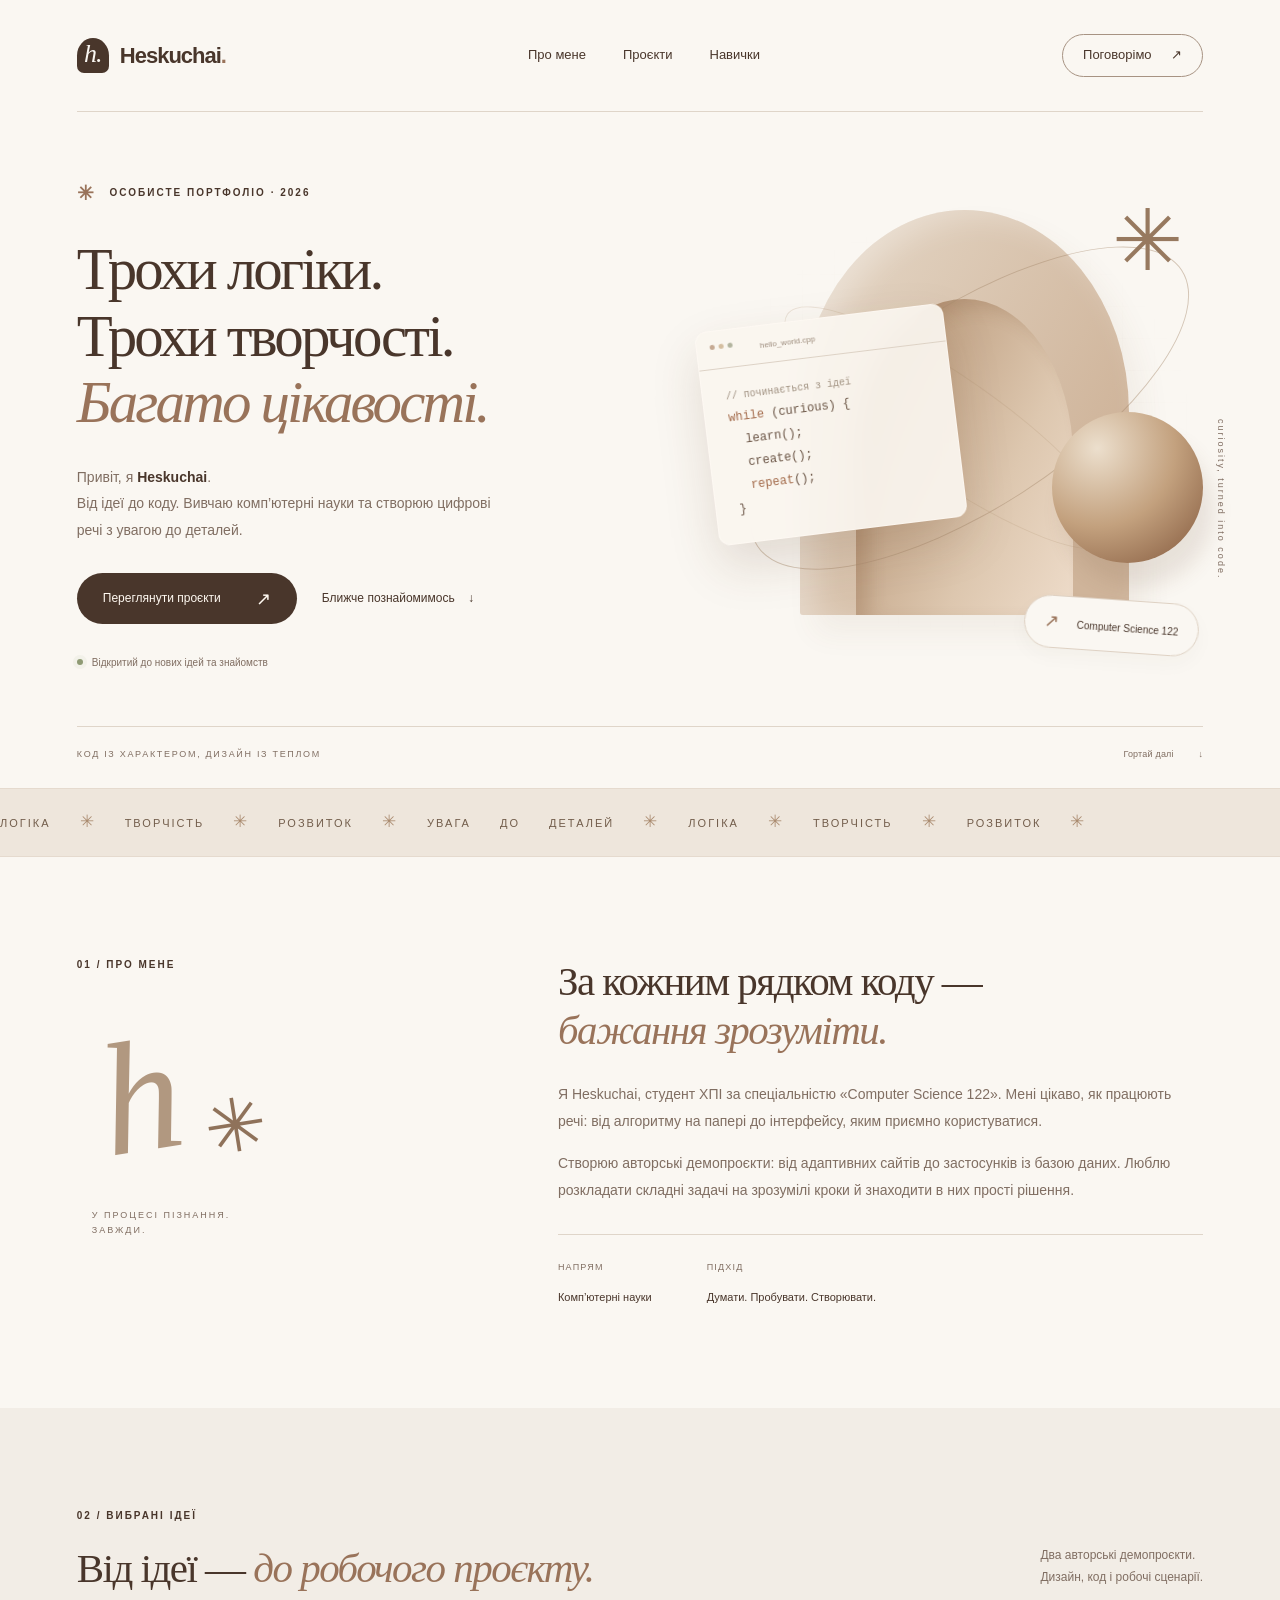
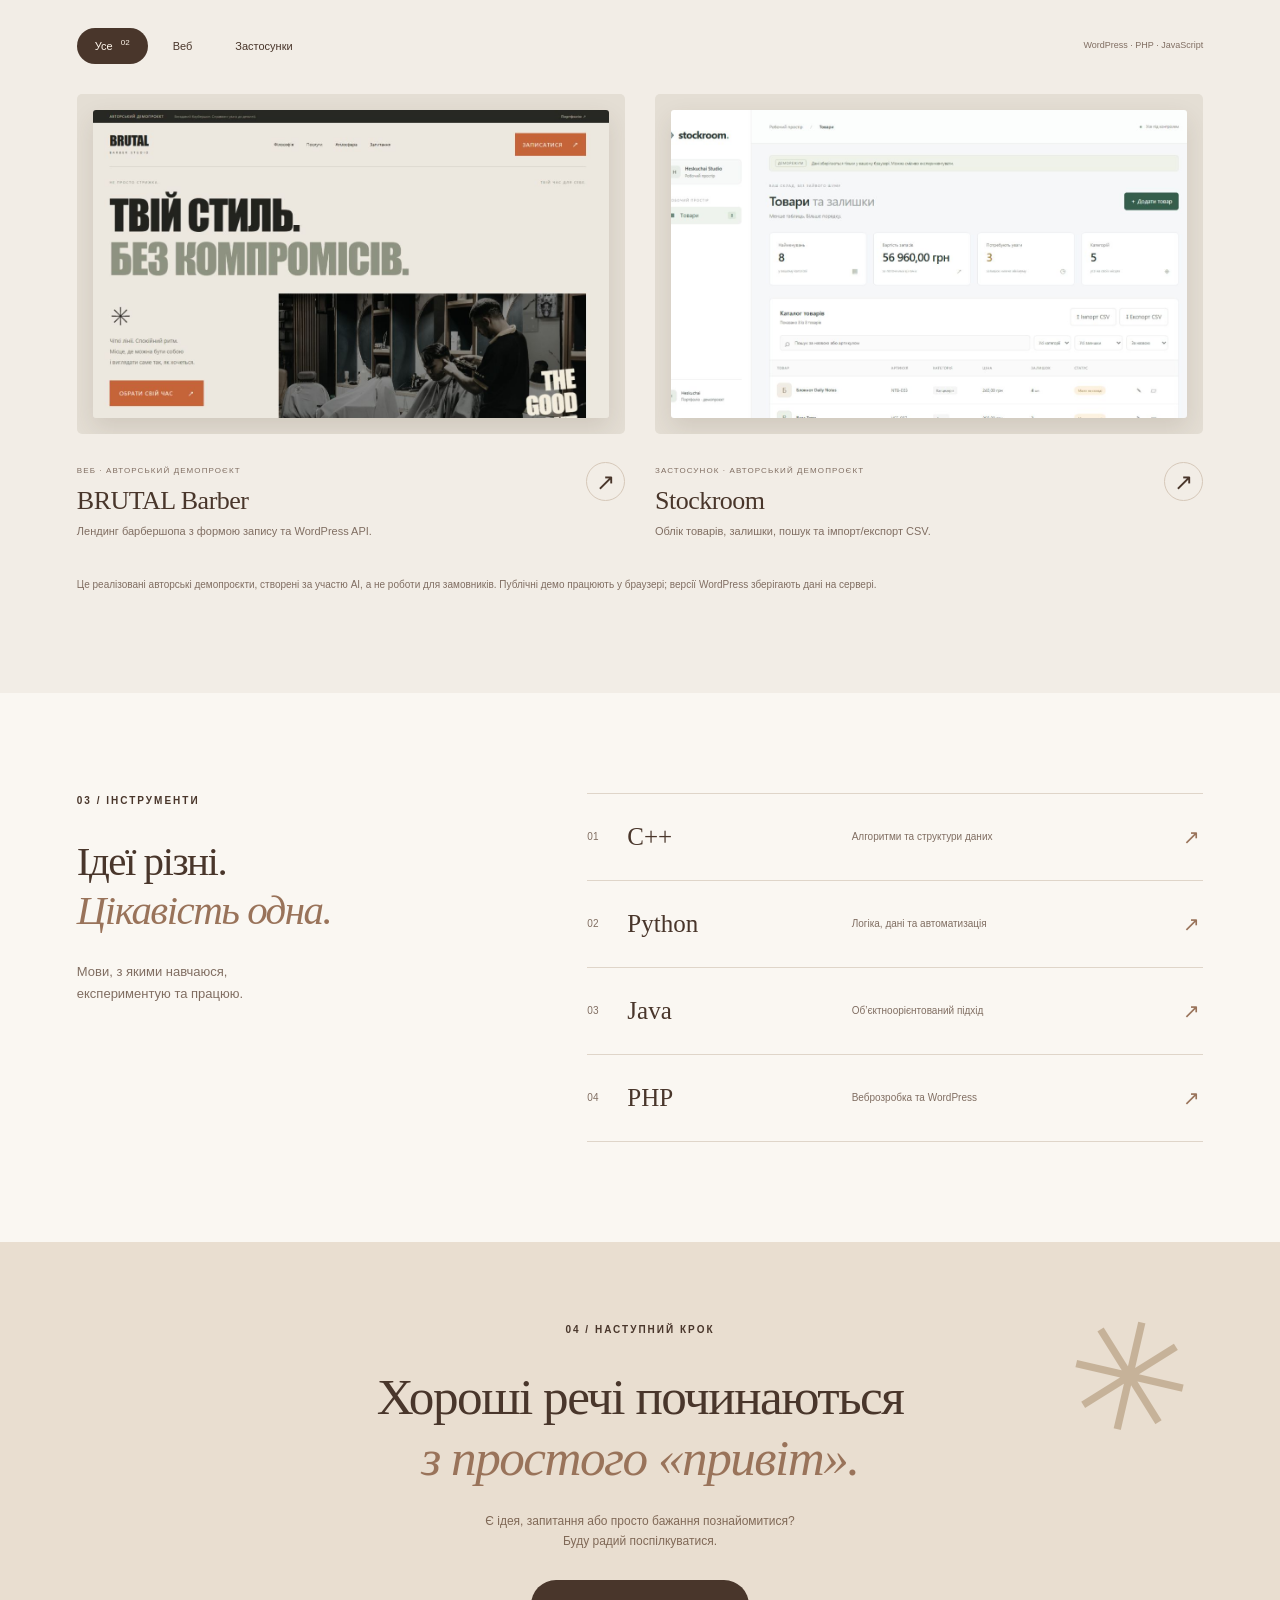
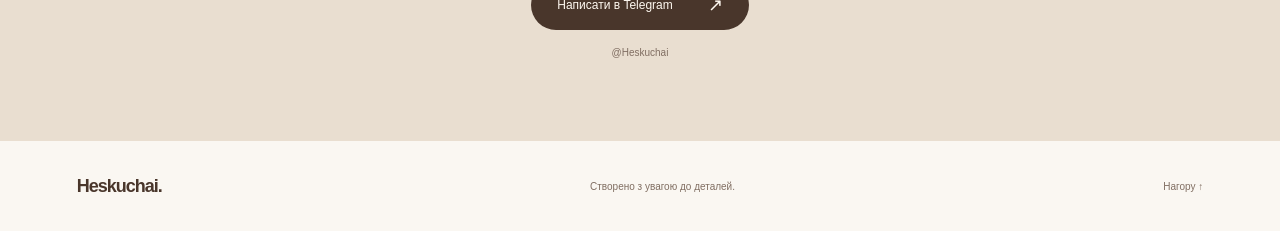
==== docs/index.html @ 46d988ea "Build WordPress projects and publish portfolio demos" ====
<!doctype html>
<html lang="uk">
<head><meta charset="UTF-8"><meta name="viewport" content="width=device-width, initial-scale=1"><title>Heskuchai — портфоліо розробника</title><meta name="description" content="Heskuchai. Computer Science 122. Авторські проєкти WordPress: BRUTAL Barber та Stockroom."><link rel="icon" href="data:,"><link rel="stylesheet" href="style.css"></head>
<body >

<a class="skip" href="#main">Перейти до вмісту</a>
<header class="header wrap">
 <a class="brand" href="./" aria-label="На головну"><span class="brand-icon">h.</span><span>Heskuchai<span class="brand-dot">.</span></span></a>
 <button class="menu-toggle" aria-expanded="false" aria-controls="navigation" aria-label="Відкрити меню"><span></span><span></span></button>
 <nav id="navigation" aria-label="Головна навігація"><a href="#about">Про мене</a><a href="#projects">Проєкти</a><a href="#skills">Навички</a></nav>
 <a class="header-contact" href="https://t.me/Heskuchai" target="_blank" rel="noopener noreferrer">Поговорімо <span>↗</span></a>
</header>


<main id="main">
<section id="top" class="hero wrap">
 <div class="hero-copy"><p class="eyebrow"><span class="small-star">✳</span> ОСОБИСТЕ ПОРТФОЛІО · 2026</p>
 <h1>Трохи логіки.<br>Трохи творчості.<br><em>Багато цікавості.</em></h1>
 <p class="intro">Привіт, я <strong>Heskuchai</strong>.<br>Від ідеї до коду. Вивчаю комп’ютерні науки та створюю цифрові речі з увагою до деталей.</p>
 <div class="hero-actions"><a class="button primary" href="#projects">Переглянути проєкти <span>↗</span></a><a class="text-link" href="#about">Ближче познайомимось <span>↓</span></a></div>
 <div class="hero-note"><span class="status-dot"></span> Відкритий до нових ідей та знайомств</div>
 </div>
 <div class="hero-art" aria-label="Абстрактна композиція: арка, сфера та картка з кодом" role="img">
   <div class="art-grid"></div><div class="arch"></div><div class="orbit orbit-one"></div><div class="orbit orbit-two"></div><div class="sphere"></div><div class="art-star">✳</div>
   <div class="art-caption">curiosity, turned into code.</div>
   <div class="code-card"><div class="code-top"><i></i><i></i><i></i><span>hello_world.cpp</span></div><div class="code-lines"><span class="code-muted">// починається з ідеї</span><br><span class="code-key">while</span> (curious) {<br>&nbsp;&nbsp;learn();<br>&nbsp;&nbsp;create();<br>&nbsp;&nbsp;<span class="code-key">repeat</span>();<br>}</div></div>
   <div class="art-label"><span>↗</span> Computer Science 122</div>
 </div>
 <div class="hero-bottom"><span>КОД ІЗ ХАРАКТЕРОМ, ДИЗАЙН ІЗ ТЕПЛОМ</span><a href="#about">Гортай далі <span>↓</span></a></div>
</section>
<div class="ticker" aria-hidden="true"><div>ЛОГІКА <b>✳</b> ТВОРЧІСТЬ <b>✳</b> РОЗВИТОК <b>✳</b> УВАГА ДО ДЕТАЛЕЙ <b>✳</b> ЛОГІКА <b>✳</b> ТВОРЧІСТЬ <b>✳</b> РОЗВИТОК <b>✳</b></div></div>
<section class="about wrap section" id="about">
 <div class="section-side"><p class="eyebrow">01 / ПРО МЕНЕ</p><div class="about-symbol" aria-hidden="true">h<span>✳</span></div><p class="small-label">У ПРОЦЕСІ ПІЗНАННЯ.<br>ЗАВЖДИ.</p></div>
 <div class="about-copy"><h2>За кожним рядком коду —<br><em>бажання зрозуміти.</em></h2><p>Я Heskuchai, студент ХПІ за спеціальністю «Computer Science 122». Мені цікаво, як працюють речі: від алгоритму на папері до інтерфейсу, яким приємно користуватися.</p><p>Створюю авторські демопроєкти: від адаптивних сайтів до застосунків із базою даних. Люблю розкладати складні задачі на зрозумілі кроки й знаходити в них прості рішення.</p><div class="about-facts"><div><span>НАПРЯМ</span><strong>Комп’ютерні науки</strong></div><div><span>ПІДХІД</span><strong>Думати. Пробувати. Створювати.</strong></div></div></div>
</section>
<section class="projects section" id="projects"><div class="wrap">
 <div class="section-heading"><div><p class="eyebrow">02 / ВИБРАНІ ІДЕЇ</p><h2>Від ідеї — <em>до робочого проєкту.</em></h2></div><p>Два авторські демопроєкти.<br>Дизайн, код і робочі сценарії.</p></div>
 <div class="project-toolbar"><div class="filters" role="group" aria-label="Фільтрувати проєкти"><button class="active" data-filter="all" aria-pressed="true">Усе <sup>02</sup></button><button data-filter="web" aria-pressed="false">Веб</button><button data-filter="app" aria-pressed="false">Застосунки</button></div><span class="demo-note">WordPress · PHP · JavaScript</span></div>
 <div class="project-grid">
 <button class="project-card" data-category="web" data-project="0" aria-label="Детальніше про BRUTAL Barber"><div class="project-art project-screenshot"><img src="./assets/barber-preview.png" alt="Скріншот реалізованого проєкту BRUTAL Barber" loading="lazy" width="1265" height="712"></div><div class="project-meta"><div><span class="project-type">ВЕБ · АВТОРСЬКИЙ ДЕМОПРОЄКТ</span><h3>BRUTAL Barber</h3><p>Лендинг барбершопа з формою запису та WordPress API.</p></div><span class="project-arrow">↗</span></div></button>
 <button class="project-card" data-category="app" data-project="1" aria-label="Детальніше про Stockroom"><div class="project-art project-screenshot"><img src="./assets/stockroom-preview.png" alt="Скріншот реалізованого проєкту Stockroom" loading="lazy" width="1265" height="712"></div><div class="project-meta"><div><span class="project-type">ЗАСТОСУНОК · АВТОРСЬКИЙ ДЕМОПРОЄКТ</span><h3>Stockroom</h3><p>Облік товарів, залишки, пошук та імпорт/експорт CSV.</p></div><span class="project-arrow">↗</span></div></button>
 </div><p class="projects-disclaimer">Це реалізовані авторські демопроєкти, створені за участю AI, а не роботи для замовників. Публічні демо працюють у браузері; версії WordPress зберігають дані на сервері.</p>
</div></section>
<section class="skills wrap section" id="skills"><div><p class="eyebrow">03 / ІНСТРУМЕНТИ</p><h2>Ідеї різні.<br><em>Цікавість одна.</em></h2><p>Мови, з якими навчаюся,<br>експериментую та працюю.</p></div><div class="skill-list"><div><span class="skill-num">01</span><h3>C++</h3><p>Алгоритми та структури даних</p><span>↗</span></div><div><span class="skill-num">02</span><h3>Python</h3><p>Логіка, дані та автоматизація</p><span>↗</span></div><div><span class="skill-num">03</span><h3>Java</h3><p>Об’єктноорієнтований підхід</p><span>↗</span></div><div><span class="skill-num">04</span><h3>PHP</h3><p>Веброзробка та WordPress</p><span>↗</span></div></div></section>
<section class="contact-section" id="contact"><div class="wrap contact-inner"><p class="eyebrow">04 / НАСТУПНИЙ КРОК</p><h2>Хороші речі починаються<br><em>з простого «привіт».</em></h2><p>Є ідея, запитання або просто бажання познайомитися?<br>Буду радий поспілкуватися.</p><a class="button primary" href="https://t.me/Heskuchai" target="_blank" rel="noopener noreferrer">Написати в Telegram <span>↗</span></a><span class="contact-handle">@Heskuchai</span><span class="contact-star" aria-hidden="true">✳</span></div></section>
</main>
<dialog class="project-dialog" aria-labelledby="dialog-title"><button class="dialog-close" aria-label="Закрити опис проєкту">×</button><p class="eyebrow">АВТОРСЬКИЙ ДЕМОПРОЄКТ</p><h2 id="dialog-title"></h2><p id="dialog-description"></p><div class="dialog-tags"></div><div class="dialog-detail"><h3>Задача та реалізація</h3><p id="dialog-detail"></p></div><p class="dialog-note">Реалізований демопроєкт. Без реального замовника. Деталі зберігання даних описані в README на GitHub.</p><div class="case-links"><a id="case-demo" class="button primary" href="#" target="_blank" rel="noopener noreferrer">Відкрити демо ↗</a><a id="case-source" class="text-link" href="#" target="_blank" rel="noopener noreferrer">Код на GitHub ↗</a></div></dialog>



<footer class="footer wrap"><a class="brand" href="./">Heskuchai.</a><p>Створено з увагою до деталей.</p><a href="#top">Нагору ↑</a></footer>
<script>window.CocoaProjects={base:new URL("./",location.href).href};</script><script src="script.js"></script>
</body></html>
---- docs/style.css ----
/*
Theme Name: Cocoa Portfolio
Author: Heskuchai
Description: Тепле адаптивне портфоліо з інтерактивними концептами проєктів.
Version: 1.1.0
Requires at least: 6.0
Requires PHP: 7.4
License: GNU General Public License v2 or later
License URI: https://www.gnu.org/licenses/gpl-2.0.html
Text Domain: cocoa-portfolio
*/
:root{--paper:#faf7f2;--ink:#49362b;--muted:#806e62;--accent:#99735a;--line:#dfd5c9;--soft:#eee5da;--serif:Georgia,'Times New Roman',serif;--sans:'Segoe UI',Arial,sans-serif}*{box-sizing:border-box}html{scroll-behavior:smooth;scroll-padding-top:30px}body{margin:0;background:var(--paper);color:var(--ink);font:15px/1.7 var(--sans);-webkit-font-smoothing:antialiased}body.modal-open{overflow:hidden}a{color:inherit;text-decoration:none}button{font:inherit;color:inherit;cursor:pointer}button,a{-webkit-tap-highlight-color:transparent}button:focus-visible,a:focus-visible{outline:2px solid #81583e;outline-offset:6px}button{border:0}::selection{background:#d6bda7;color:#35271f}.wrap{width:min(1240px,88%);margin-inline:auto}.header{height:112px;display:flex;align-items:center;justify-content:space-between;border-bottom:1px solid var(--line);gap:25px}.brand{display:flex;align-items:center;gap:11px;font-size:22px;font-weight:600;letter-spacing:-1px}.brand-icon{width:32px;height:35px;border-radius:50% 50% 7px 7px;background:var(--ink);color:var(--paper);display:grid;place-items:center;font:italic 26px var(--serif);padding-bottom:3px}.brand-dot{color:var(--accent)}nav{display:flex;gap:37px;font-size:13px}nav a{position:relative}nav a:after,.text-link:after{content:'';position:absolute;bottom:-5px;height:1px;background:currentColor;left:0;width:0;transition:width .3s}nav a:hover:after,.text-link:hover:after{width:100%}.header-contact{border:1px solid #a79383;padding:9px 20px;border-radius:30px;font-size:13px}.header-contact span{padding-left:16px}.header-contact:hover{background:var(--ink);color:var(--paper)}.menu-toggle{display:none}.hero{display:grid;grid-template-columns:1.2fr 1fr;gap:32px;padding-top:65px}.eyebrow{font-size:10px;font-weight:600;letter-spacing:2px;line-height:1.6;margin:0 0 28px}.small-star{font-size:20px;vertical-align:middle;margin-right:9px;color:var(--accent)}h1,h2,h3,p{margin-top:0}h1{font:clamp(43px,4.6vw,68px)/1.13 var(--serif);letter-spacing:-2.8px;margin-bottom:27px;font-weight:400}h1 em,h2 em{color:var(--accent);font-weight:400}h2{font:clamp(31px,3.2vw,46px)/1.2 var(--serif);letter-spacing:-1.5px;margin-bottom:26px}.intro{max-width:420px;font-size:14px;color:var(--muted);line-height:1.9}.intro strong{font-weight:600;color:var(--ink)}.hero-actions{display:flex;align-items:center;gap:25px;margin-top:30px}.button{display:inline-flex;align-items:center;justify-content:center;gap:35px;border-radius:35px;padding:15px 26px;font-size:12px;transition:transform .25s,background .25s}.button:hover{transform:translateY(-3px)}.primary{background:var(--ink);color:#fff9f1}.primary:hover{background:#6d503e}.button span{font-size:18px;line-height:1}.text-link{font-size:12px;position:relative}.text-link span{margin-left:10px}.hero-note{margin-top:30px;font-size:10px;color:var(--muted);display:flex;align-items:center;gap:9px}.status-dot{height:6px;width:6px;border-radius:50%;background:#8f9a74;box-shadow:0 0 0 4px #929d7813}.hero-art{position:relative;min-height:465px;align-self:center;isolation:isolate}.art-grid{position:absolute;inset:4% 0 3%;border-radius:180px 180px 8px 8px;background-image:linear-gradient(#9f8c7622 1px,transparent 1px),linear-gradient(90deg,#9f8c7622 1px,transparent 1px);background-size:32px 32px;opacity:.65;mask-image:radial-gradient(ellipse,black,transparent 70%)}.arch{position:absolute;width:66%;height:87%;left:19%;top:4%;border-radius:50% 50% 3px 3px;background:linear-gradient(120deg,#e6d9c9,#cfb49a 80%);box-shadow:inset 15px 7px 30px #ffffff4d,15px 18px 30px #6c493510;overflow:hidden}.arch:after{content:'';position:absolute;inset:22% 17% 0;border-radius:50% 50% 0 0;background:linear-gradient(115deg,#af8b6a,#ddc7af 65%,#eedcca);box-shadow:inset 13px 8px 18px #6f45232e}.sphere{position:absolute;width:151px;height:151px;right:0;bottom:20%;border-radius:50%;background:radial-gradient(circle at 30% 24%,#ecdfcd 0,#c3a17e 50%,#8e6548 90%);box-shadow:10px 23px 20px #71533a20;animation:float 7s ease-in-out infinite}.orbit{position:absolute;border:1px solid #a78a6d75;border-radius:50%;width:102%;height:43%;top:25%;left:2%;transform:rotate(-33deg)}.orbit-two{width:80%;height:22%;top:40%;left:9%;transform:rotate(35deg);border-color:#a78a6d35}.art-star{position:absolute;right:4%;top:0;font:85px var(--serif);color:#97795f;animation:spin 45s linear infinite}.art-caption{position:absolute;right:-5%;top:49%;writing-mode:vertical-rl;font-size:9px;letter-spacing:2px;color:var(--muted)}.code-card{position:absolute;top:27%;left:0;width:250px;border:1px solid #fff9f291;box-shadow:0 22px 50px #55371c26;border-radius:12px;transform:rotate(-7deg);background:#faf6efeb;backdrop-filter:blur(12px);transition:transform .5s}.hero-art:hover .code-card{transform:rotate(-3deg) translateY(-7px)}.code-top{display:flex;gap:4px;padding:13px 13px 10px;border-bottom:1px solid #ddd2c5}.code-top i{width:5px;height:5px;border-radius:50%;background:#c5a992}.code-top i:nth-child(2){background:#d4bea0}.code-top i:nth-child(3){background:#b2b49e}.code-top span{font-size:8px;margin-left:23px;color:#9c8b7b}.code-lines{font:12px/1.9 Consolas,monospace;padding:17px 23px 22px;color:#695343}.code-muted{color:#a09180;font-size:10px}.code-key{color:#a26948}.art-label{position:absolute;right:1%;bottom:1%;background:#faf7f2;border:1px solid #ded1c3;box-shadow:0 8px 20px #49362b08;border-radius:30px;padding:10px 19px;font-size:10px;transform:rotate(4deg)}.art-label span{margin-right:15px;font-size:18px;color:var(--accent)}.hero-bottom{grid-column:1/-1;display:flex;justify-content:space-between;border-top:1px solid var(--line);margin-top:23px;padding:20px 0 26px;font-size:9px;letter-spacing:1.7px;color:var(--muted)}.hero-bottom a{letter-spacing:.2px}.hero-bottom a span{padding-left:22px}.ticker{background:#eee6dc;border-block:1px solid #e5dace;overflow:hidden;padding:19px 0}.ticker>div{width:max-content;word-spacing:24px;letter-spacing:2px;font-size:11px;color:#725d4b;animation:marquee 40s linear infinite}.ticker b{font-size:17px;font-weight:400;color:#aa8b6f}.section{padding-block:100px}.about{display:grid;grid-template-columns:1fr 1.65fr;gap:90px}.section-side .eyebrow{margin-bottom:45px}.about-symbol{position:relative;font:italic 160px/.9 var(--serif);color:#b19880;width:160px;height:170px;transform:rotate(-9deg);margin-left:25px}.about-symbol span{position:absolute;font:74px var(--serif);bottom:10px;right:0;color:#8f725a}.small-label{font-size:9px;letter-spacing:2px;color:var(--muted);margin:20px 0 0 15px}.about-copy>p{max-width:615px;color:var(--muted);font-size:14px;line-height:1.95}.about-facts{border-top:1px solid var(--line);padding-top:25px;margin-top:30px;display:flex;gap:55px}.about-facts span{display:block;font-size:9px;color:var(--muted);letter-spacing:1.2px;margin-bottom:7px}.about-facts strong{font-size:11px;font-weight:500}.projects{background:#f2ede6}.section-heading{display:flex;justify-content:space-between;align-items:end;gap:30px}.section-heading h2{margin-bottom:0}.section-heading>p{font-size:12px;line-height:1.8;color:var(--muted);margin-bottom:5px}.section-heading .eyebrow{margin-bottom:20px}.project-toolbar{display:flex;align-items:center;justify-content:space-between;margin:35px 0 30px;gap:20px}.filters{display:flex;gap:7px;flex-wrap:wrap}.filters button{background:transparent;font-size:11px;border:1px solid transparent;border-radius:25px;padding:7px 17px;transition:background .2s}.filters .active{background:var(--ink);color:#fff7ed}.filters button:not(.active):hover{border-color:#c8b8a7}.filters sup{font-size:8px;padding-left:5px}.demo-note{font-size:9px;color:var(--muted)}.project-grid{display:grid;grid-template-columns:1fr 1fr;gap:35px 30px}.project-card{background:none;padding:0;text-align:left;width:100%;display:block}.project-card[hidden]{display:none}.project-art{position:relative;overflow:hidden;height:340px;background:#e1d3c3;border-radius:5px;transition:box-shadow .4s}.project-card:hover .project-art{box-shadow:0 14px 32px #49362b15}.project-art>div{transition:transform .6s}.project-card:hover .mock-browser{transform:rotate(-3deg) translateY(-7px)}.mock-browser{position:absolute;left:10%;top:14%;width:82%;height:75%;transform:rotate(-5deg);background:#fbf7ef;box-shadow:8px 18px 30px #664a3424;padding:18px 24px}.mock-bar{border-bottom:1px solid #ded6cb;padding-bottom:10px;display:flex;align-items:center;justify-content:space-between;line-height:1}.mock-bar>span{font:20px var(--serif)}.mock-bar small{font-size:5px}.mock-layout{display:grid;grid-template-columns:1fr .9fr;gap:5px;align-items:center;height:76%}.mock-layout small{font-size:5px;letter-spacing:1.4px}.mock-layout h3{font:33px/1.1 var(--serif);margin:9px 0 18px;letter-spacing:-1px}.mock-button{font-size:5px;background:#5b4937;color:#fff;padding:6px 12px;border-radius:20px}.vase{height:83%;background:#e6dccf;border-radius:80px 80px 0 0;position:relative;overflow:hidden}.vase:before{content:'';position:absolute;width:64%;height:55%;bottom:0;left:19%;border-radius:42% 42% 33% 33%;background:linear-gradient(90deg,#a2876a,#d1b99a 60%,#a88b6a);box-shadow:inset -8px 0 20px #8c6a4b40}.vase:after{content:'';position:absolute;width:29%;height:25%;left:36%;bottom:43%;border-radius:0 0 30% 30%;background:linear-gradient(90deg,#ab8c6a,#d1b99a 60%,#a88b6a)}.mock-bottom{border-top:1px solid #ded6cb;padding-top:8px;display:flex;justify-content:space-between;font-size:5px;letter-spacing:1px}.project-index{position:absolute;left:20px;bottom:13px;font-size:8px;letter-spacing:1.8px;opacity:.7}.project-meta{display:flex;justify-content:space-between;gap:15px;padding-top:21px}.project-type{font-size:8px;letter-spacing:1.1px;color:var(--muted)}.project-meta h3{font:26px var(--serif);letter-spacing:-.5px;margin:6px 0}.project-meta p{font-size:11px;color:var(--muted);margin:0}.project-arrow{font-size:23px;width:39px;height:39px;border:1px solid #d6c8b9;border-radius:50%;display:grid;place-items:center;margin-top:7px;flex-shrink:0;transition:background .3s,color .3s}.project-card:hover .project-arrow{background:var(--ink);color:var(--paper)}.art-app{background:#d4d7c8}.app-orbit{position:absolute;border:1px solid #8b977a66;width:80%;height:80%;border-radius:50%;top:10%;left:10%}.mock-phone{position:absolute;width:176px;height:310px;border:5px solid #524f40;border-radius:29px;left:23%;top:12%;background:#f8f7ef;transform:rotate(9deg);box-shadow:14px 13px 30px #43503827;padding:12px}.project-card:hover .mock-phone{transform:rotate(5deg) translateY(-7px)}.phone-notch{position:absolute;top:4px;width:48px;height:11px;border-radius:20px;background:#524f40;left:calc(50% - 24px)}.phone-top{display:flex;justify-content:space-between;font-size:6px;margin:0 0 19px}.mock-phone>p{font-size:6px;color:#939680;margin-bottom:5px}.mock-phone h3{font:18px/1.2 var(--serif);letter-spacing:-.5px;margin-bottom:12px}.mock-phone h3 i{color:#899070;float:right;font-size:24px}.phone-progress{height:83px;width:83px;border:7px solid #abb395;border-right-color:#e2e4d5;border-radius:50%;margin:0 auto 17px;display:flex;align-items:center;justify-content:center;flex-direction:column;transform:rotate(-9deg)}.phone-progress strong{font-size:20px;line-height:1.2;font-weight:500}.phone-progress strong span{font-size:9px;color:#8e927b}.phone-progress small{font-size:5px}.phone-task{font-size:6px;margin-bottom:7px;padding-bottom:5px;border-bottom:1px solid #e0e3d5}.phone-task span{color:#859069;margin-right:5px}.phone-nav{display:flex;justify-content:space-between;font-size:13px;color:#929579}.phone-nav span{background:#8a9474;color:#fff;border-radius:50%;width:22px;height:22px;text-align:center}.app-sticker{position:absolute;right:9%;top:35%;font:19px/1.3 var(--serif);transform:rotate(-10deg);color:#626b51}.project-wide{grid-column:1/-1}.project-wide .project-art{height:280px;background:#e7ddd1;display:flex;align-items:center;justify-content:space-between;padding:30px 9%;gap:30px}.algorithm-copy>span{font-size:8px;letter-spacing:2px}.algorithm-copy h3{font:45px/1.1 var(--serif);letter-spacing:-1.5px;margin:15px 0}.algorithm-copy h3 em{color:var(--accent);font-weight:400}.algorithm-copy p{font-size:10px;color:var(--muted)}.sort-bars{display:flex;align-items:flex-end;gap:12px;height:160px;width:44%}.sort-bars i{display:block;width:35px;height:var(--height);border-radius:30px 30px 2px 2px;background:linear-gradient(90deg,#ac8b6d,#c3a98f);transition:height .6s}.sort-bars i:nth-child(2n){background:linear-gradient(90deg,#c8b39b,#dfcdb6)}.project-card:hover .sort-bars i{animation:bars 2.5s ease-in-out infinite;animation-delay:calc(var(--n)*.12s)}.projects-disclaimer{font-size:10px;color:var(--muted);margin:35px 0 0}.skills{display:grid;grid-template-columns:1fr 1.5fr;gap:100px}.skills>div>p:not(.eyebrow){font-size:13px;color:var(--muted)}.skill-list>div{display:grid;grid-template-columns:30px 1fr 1.5fr 20px;gap:10px;align-items:center;padding:26px 0;border-bottom:1px solid var(--line)}.skill-list>div:first-child{border-top:1px solid var(--line)}.skill-num{font-size:10px;color:var(--muted)}.skill-list h3{font:25px var(--serif);margin:0}.skill-list p{font-size:10px;color:var(--muted);margin:0}.skill-list>div>span:last-child{font-size:20px;color:var(--accent)}.contact-section{background:#e9ded0;position:relative;overflow:hidden}.contact-inner{position:relative;text-align:center;padding-block:80px}.contact-inner h2{font-size:clamp(35px,4vw,57px);margin-bottom:22px}.contact-inner>p:not(.eyebrow){font-size:12px;color:#806957;margin-bottom:28px}.contact-handle{display:block;font-size:10px;color:var(--muted);margin-top:14px}.contact-star{position:absolute;right:1%;top:10%;font:150px var(--serif);color:#c6b299;transform:rotate(13deg);pointer-events:none}.footer{display:flex;align-items:center;justify-content:space-between;padding-block:30px;gap:20px}.footer .brand{font-size:18px}.footer p,.footer>a:last-child{font-size:10px;color:var(--muted);margin:0}.project-dialog{border:1px solid var(--line);border-radius:12px;width:min(600px,90vw);padding:50px;background:var(--paper);color:var(--ink);max-height:85vh;box-shadow:0 30px 100px #2f1d1933}.project-dialog::backdrop{background:#35251bd0;backdrop-filter:blur(5px)}.dialog-close{position:absolute;right:16px;top:12px;font:30px var(--serif);background:none;width:40px;height:40px}.project-dialog h2{font-size:39px}.project-dialog p{font-size:14px;color:var(--muted)}.dialog-tags{display:flex;gap:8px;flex-wrap:wrap;margin:25px 0}.dialog-tags span{padding:4px 11px;border:1px solid var(--line);border-radius:20px;font-size:10px}.dialog-detail{padding-top:22px;border-top:1px solid var(--line)}.dialog-detail h3{font-size:15px;font-weight:500}.project-dialog .dialog-note{font-size:11px;margin:22px 0}.skip{position:fixed;z-index:100;top:-100px;left:10px;background:var(--ink);color:white;padding:10px}.skip:focus{top:10px}.content-page{width:min(800px,88%);margin:60px auto;min-height:60vh}.content-page img{max-width:100%;height:auto}.reveal-ready{opacity:0;transform:translateY(18px);transition:opacity .7s,transform .7s}.revealed{opacity:1;transform:none}@keyframes float{50%{transform:translateY(-12px)}}@keyframes spin{to{transform:rotate(360deg)}}@keyframes marquee{to{transform:translateX(-25%)}}@keyframes bars{50%{height:calc(var(--height) * .6)}}
@media(min-width:1600px){.hero{padding-top:85px;padding-bottom:10px}.hero-art{min-height:510px}}
@media(max-width:1100px){.hero{gap:20px}.hero-actions{gap:15px}.button{padding:14px 20px;gap:20px}.hero-actions .text-link{font-size:10px}.hero-art{min-height:410px}.sphere{width:125px;height:125px}.code-card{width:225px}.about{gap:60px}.about-facts{gap:25px}.skills{gap:45px}.project-art{height:300px}.mock-browser{padding:15px 18px}.mock-layout h3{font-size:27px}.mock-phone{left:16%}.app-sticker{right:5%;font-size:17px}.contact-star{font-size:110px;right:-2%}}
@media(max-width:760px){.wrap{width:88%}.header{height:84px}.brand{font-size:20px}.header-contact{display:none}.menu-toggle{display:flex;flex-direction:column;justify-content:center;gap:6px;background:transparent;padding:12px;z-index:11}.menu-toggle span{height:1px;width:23px;background:var(--ink);transition:transform .25s}.menu-toggle[aria-expanded=true] span:first-child{transform:translateY(3.5px) rotate(45deg)}.menu-toggle[aria-expanded=true] span:last-child{transform:translateY(-3.5px) rotate(-45deg)}nav{display:none;position:absolute;top:83px;left:0;right:0;background:var(--paper);z-index:10;padding:25px 6%;border-bottom:1px solid var(--line);box-shadow:0 20px 20px #49362b0c}nav.is-open{display:flex;flex-direction:column;gap:20px}.hero{padding-top:38px;grid-template-columns:1fr;gap:20px}h1{font-size:clamp(40px,7.8vw,60px);letter-spacing:-1.9px}.eyebrow{font-size:9px;margin-bottom:23px;letter-spacing:1.5px}.intro{font-size:13px;max-width:470px}.hero-actions{gap:23px}.hero-actions .text-link{font-size:11px}.hero-note{margin-top:22px}.hero-art{width:min(450px,100%);justify-self:center;min-height:420px;margin-top:5px}.hero-bottom{margin-top:5px;font-size:7px;letter-spacing:1px}.hero-bottom a span{padding-left:10px}.ticker{padding:14px 0}.ticker>div{font-size:9px;word-spacing:17px}.section{padding-block:65px}.about{grid-template-columns:1fr;gap:25px}.section-side{display:flex;align-items:center;justify-content:space-between}.section-side .eyebrow{margin:0}.about-symbol,.small-label{display:none}.about-copy h2{font-size:32px}.about-copy>p{font-size:13px}.about-facts{gap:25px;justify-content:space-between}.about-facts strong{font-size:10px}.section-heading{display:block}.section-heading h2{font-size:34px}.section-heading>p{margin-top:20px}.project-toolbar{align-items:start;flex-direction:column;gap:13px;margin-top:25px}.filters button{padding:7px 14px;font-size:10px}.project-grid{grid-template-columns:1fr;gap:30px}.project-wide{grid-column:auto}.project-art{height:320px}.mock-browser{left:12%;width:78%;height:73%;padding:20px 22px}.mock-layout h3{font-size:33px}.mock-phone{left:25%}.app-sticker{right:10%}.project-wide .project-art{height:290px;padding:30px 6%;gap:10px}.algorithm-copy h3{font-size:34px}.algorithm-copy>span{font-size:6px;letter-spacing:1.5px}.algorithm-copy p{font-size:8px}.sort-bars{gap:7px;width:44%;height:130px}.sort-bars i{width:20px}.project-meta h3{font-size:25px}.project-meta p{font-size:10px}.project-type{font-size:7px}.projects-disclaimer{font-size:9px}.skills{grid-template-columns:1fr;gap:25px}.skills h2{font-size:36px}.skill-list>div{grid-template-columns:25px .8fr 1.5fr 15px;gap:8px;padding-block:22px}.skill-list h3{font-size:24px}.skill-list p{font-size:9px}.contact-inner{padding-block:65px}.contact-star{font-size:55px;top:3%;right:-2%}.contact-inner h2{font-size:36px}.contact-inner>p:not(.eyebrow){font-size:11px}.footer{flex-wrap:wrap;padding-block:25px}.footer p{order:3;width:100%;text-align:center;font-size:9px}.project-dialog{padding:40px 25px 30px}.project-dialog h2{font-size:31px}}
.project-card{min-width:0}.project-type{overflow-wrap:anywhere}
@media(max-width:760px){.hero-art .orbit-one{width:86%;left:4%}.project-grid{grid-template-columns:minmax(0,1fr)}}
@media(max-width:370px){.hero-actions{gap:12px}.hero-actions .text-link{font-size:9px}.button{font-size:10px;padding:13px 17px}.hero-art{min-height:360px}.code-card{width:205px}.code-lines{font-size:11px;padding:15px}.sphere{width:100px;height:100px}.hero-bottom{font-size:6px}.art-label{font-size:8px}.project-art{height:280px}.mock-layout h3{font-size:26px}.app-sticker{right:5%}.mock-phone{left:18%}.about-facts{gap:15px}.about-facts strong{font-size:9px}}
@media(prefers-reduced-motion:reduce){html{scroll-behavior:auto}*,*:before,*:after{animation:none!important;transition:none!important}.reveal-ready{opacity:1;transform:none}}

.project-screenshot{background:#e4ded4;padding:16px;display:flex;align-items:center}.project-screenshot img{width:100%;height:100%;object-fit:cover;object-position:top;border-radius:3px;box-shadow:0 10px 25px #49362b20;transition:transform .5s}.project-card:hover .project-screenshot img{transform:scale(1.025)}.case-links{display:flex;align-items:center;gap:25px;flex-wrap:wrap;margin-top:25px}.project-grid{grid-template-columns:repeat(2,minmax(0,1fr))}@media(max-width:760px){.project-grid{grid-template-columns:minmax(0,1fr)}.project-screenshot{height:250px;padding:12px}.case-links{gap:20px}}
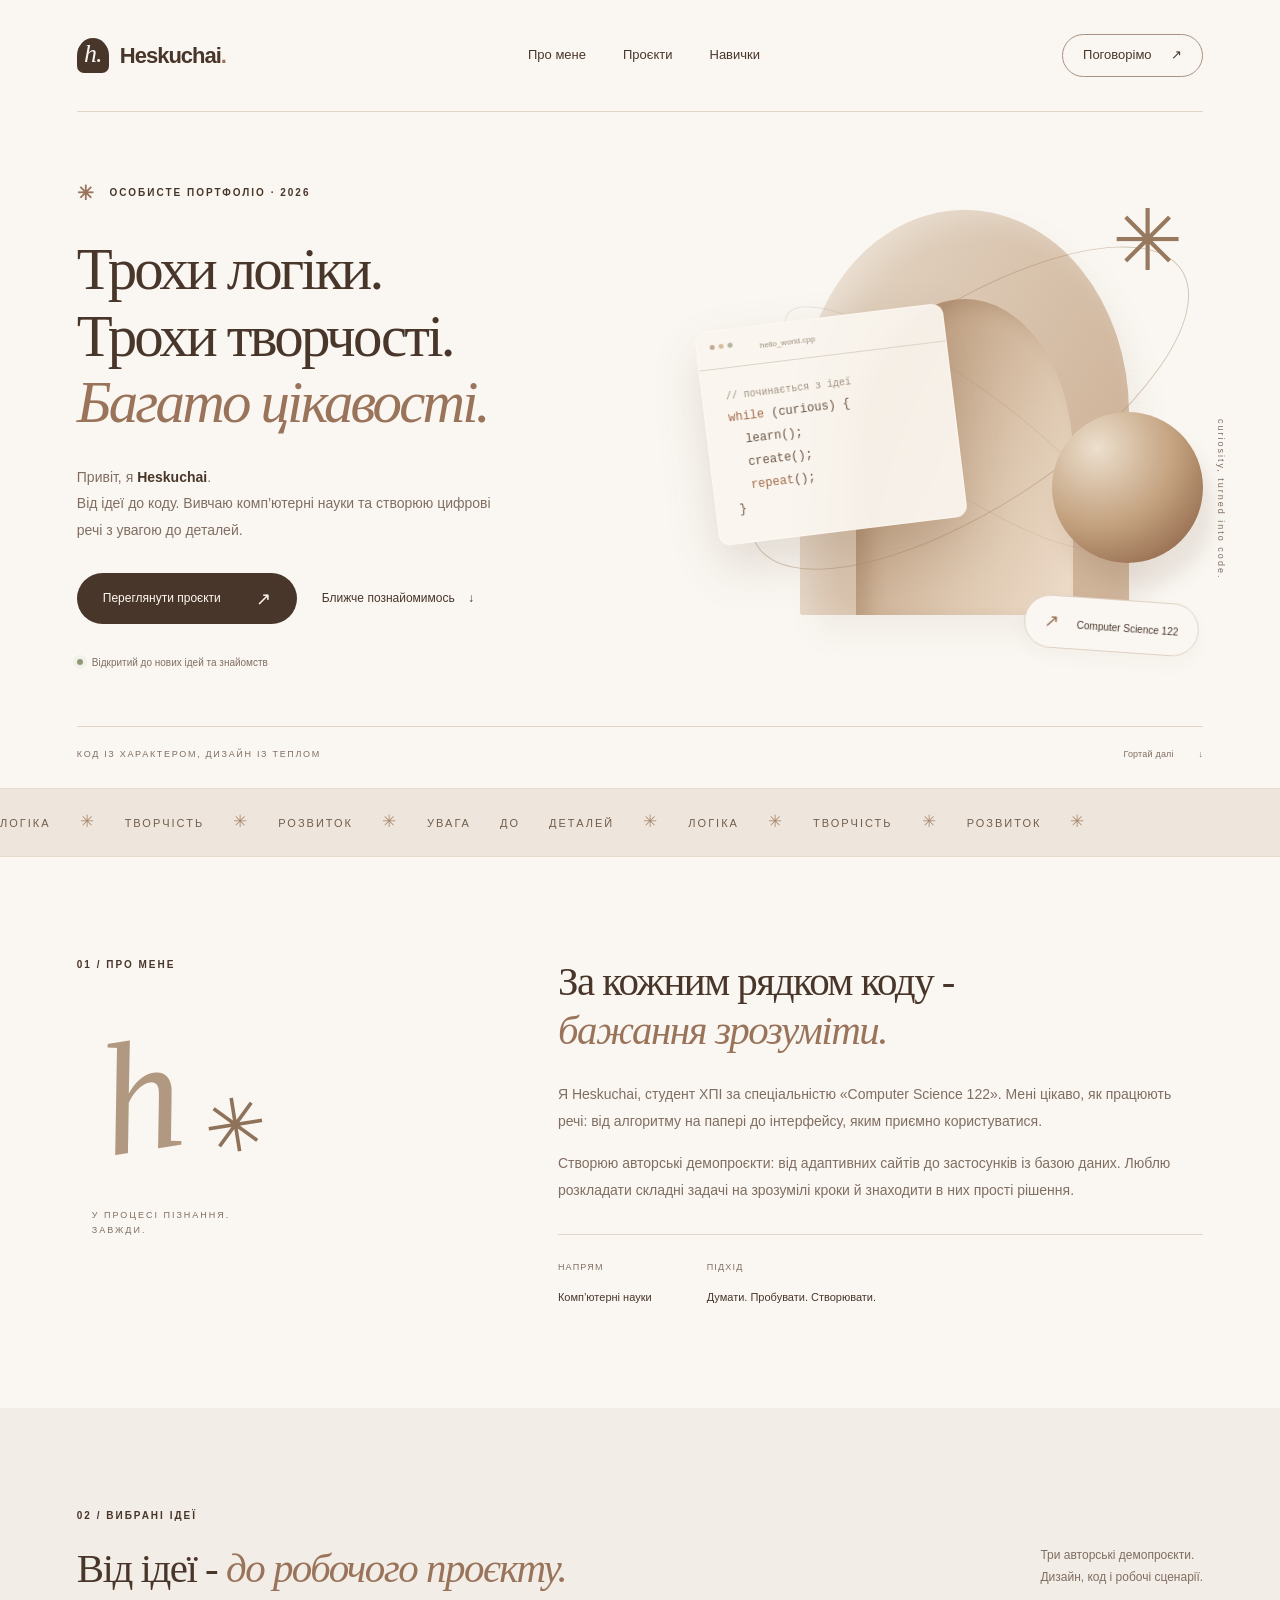
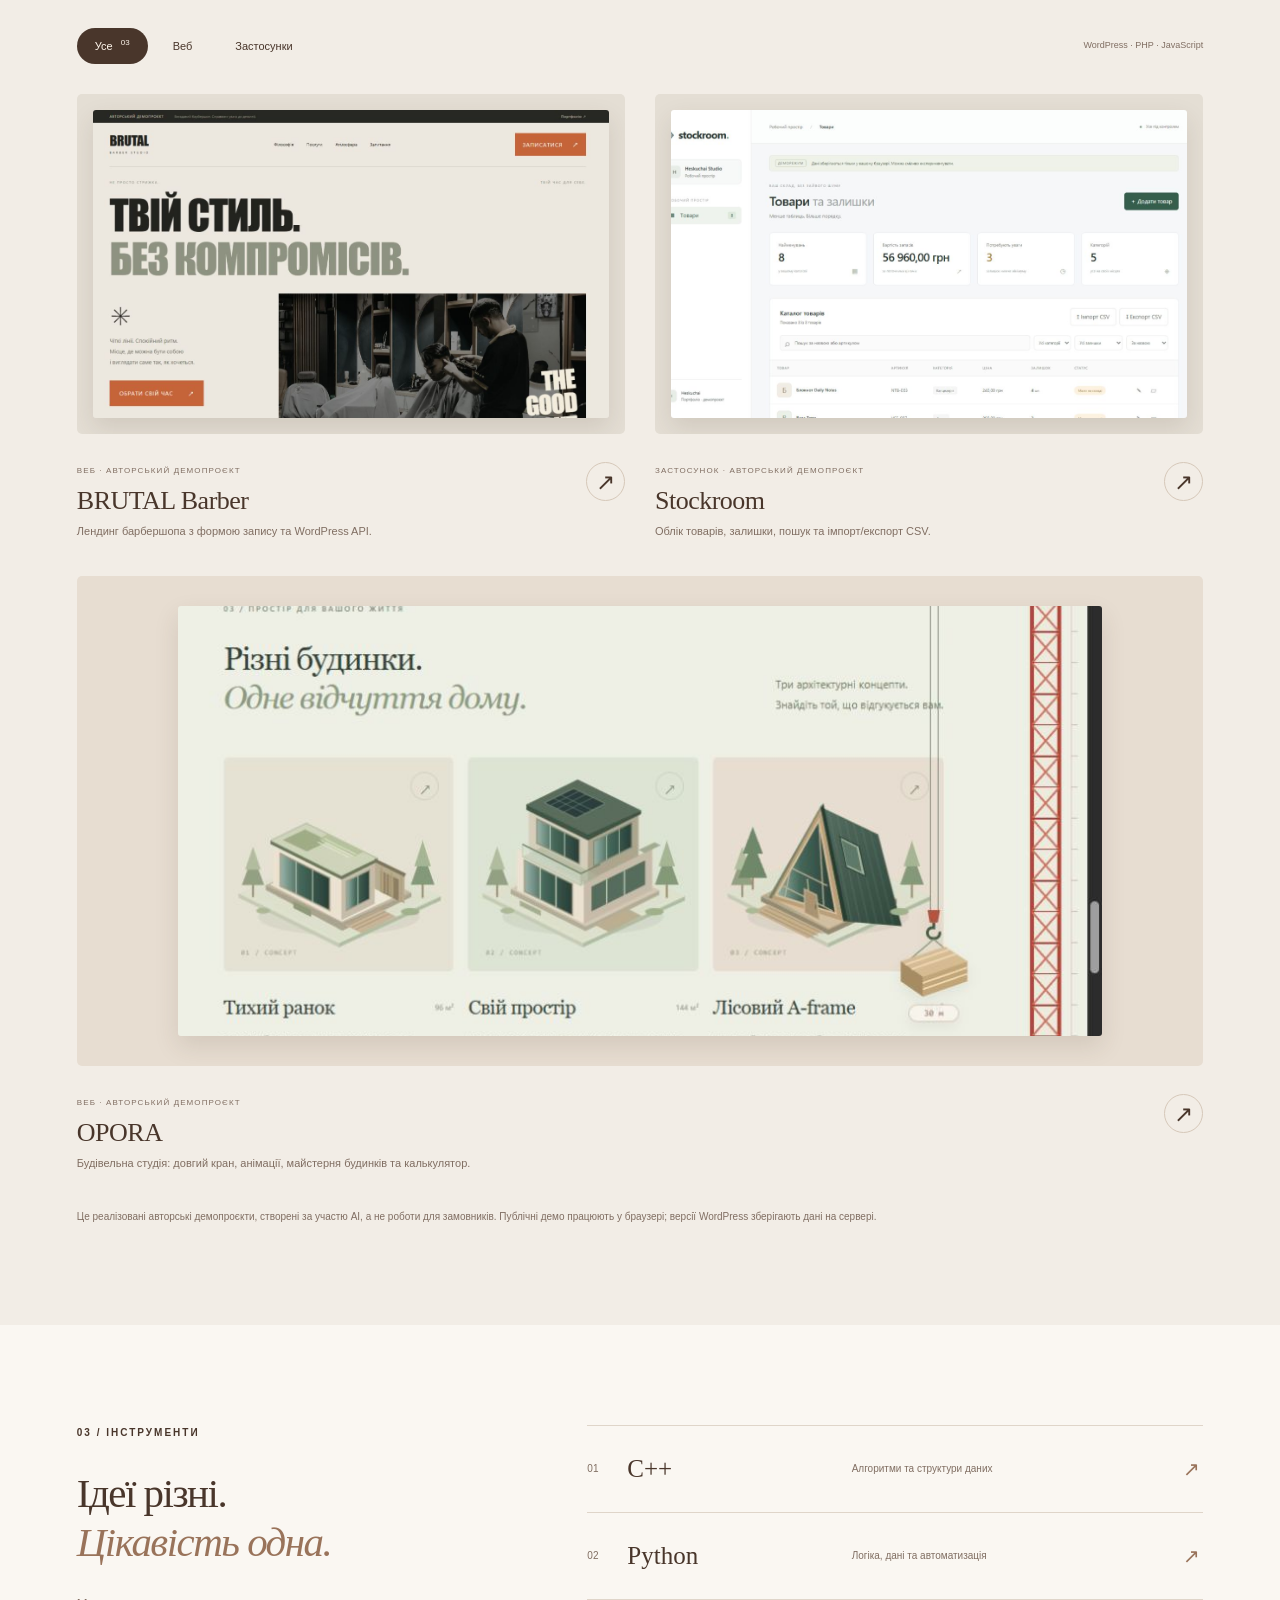
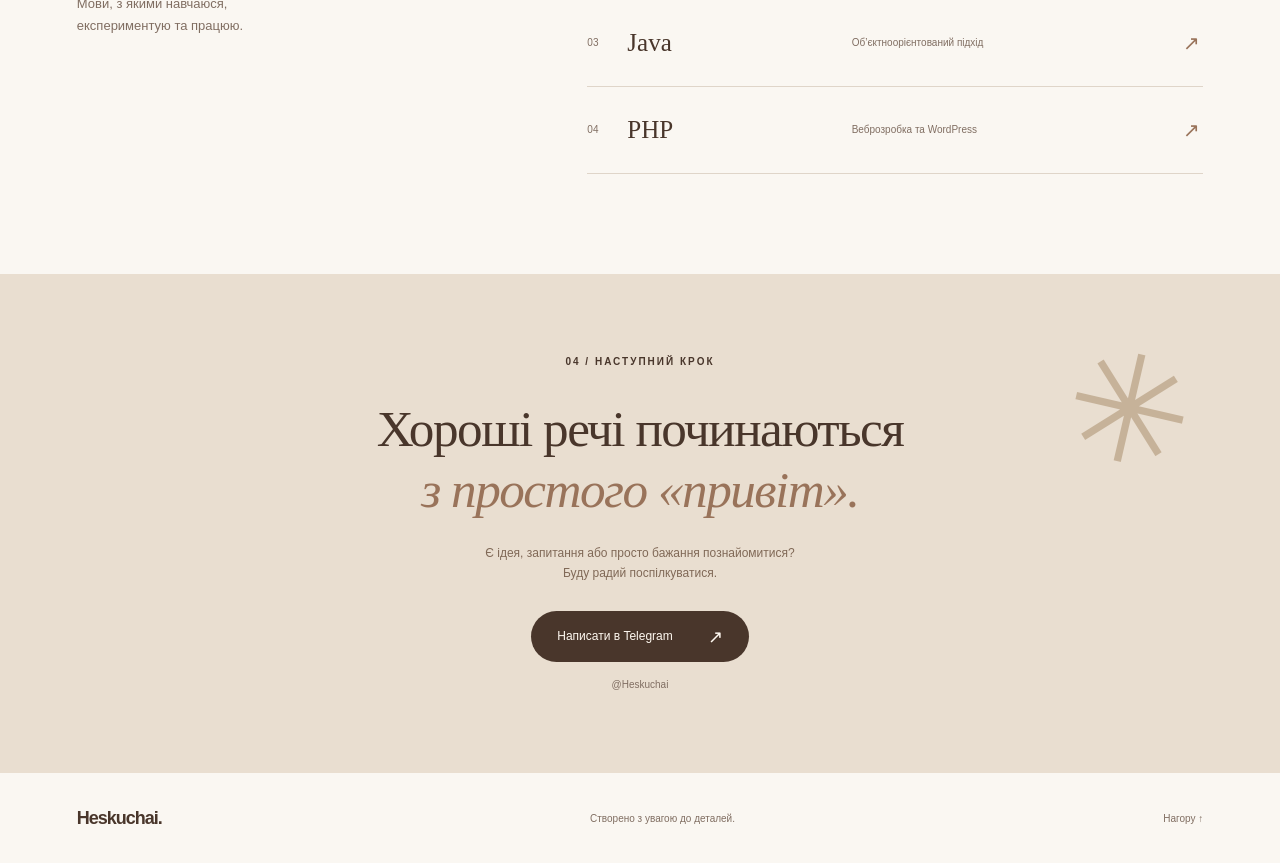
==== commit 2c53990b: "Publish OPORA construction demo and add portfolio case" ====
--- a/docs/index.html
+++ b/docs/index.html
@@ -1,7 +1,7 @@
 
 <!doctype html>
 <html lang="uk">
-<head><meta charset="UTF-8"><meta name="viewport" content="width=device-width, initial-scale=1"><title>Heskuchai — портфоліо розробника</title><meta name="description" content="Heskuchai. Computer Science 122. Авторські проєкти WordPress: BRUTAL Barber та Stockroom."><link rel="icon" href="data:,"><link rel="stylesheet" href="style.css"></head>
+<head><meta charset="UTF-8"><meta name="viewport" content="width=device-width, initial-scale=1"><title>Heskuchai - портфоліо розробника</title><meta name="description" content="Heskuchai. Computer Science 122. Авторські проєкти WordPress: BRUTAL Barber, Stockroom та OPORA."><link rel="icon" href="data:,"><link rel="stylesheet" href="style.css?v=1.2.0"></head>
 <body >
 
 <a class="skip" href="#main">Перейти до вмісту</a>
@@ -32,14 +32,15 @@
 <div class="ticker" aria-hidden="true"><div>ЛОГІКА <b>✳</b> ТВОРЧІСТЬ <b>✳</b> РОЗВИТОК <b>✳</b> УВАГА ДО ДЕТАЛЕЙ <b>✳</b> ЛОГІКА <b>✳</b> ТВОРЧІСТЬ <b>✳</b> РОЗВИТОК <b>✳</b></div></div>
 <section class="about wrap section" id="about">
  <div class="section-side"><p class="eyebrow">01 / ПРО МЕНЕ</p><div class="about-symbol" aria-hidden="true">h<span>✳</span></div><p class="small-label">У ПРОЦЕСІ ПІЗНАННЯ.<br>ЗАВЖДИ.</p></div>
- <div class="about-copy"><h2>За кожним рядком коду —<br><em>бажання зрозуміти.</em></h2><p>Я Heskuchai, студент ХПІ за спеціальністю «Computer Science 122». Мені цікаво, як працюють речі: від алгоритму на папері до інтерфейсу, яким приємно користуватися.</p><p>Створюю авторські демопроєкти: від адаптивних сайтів до застосунків із базою даних. Люблю розкладати складні задачі на зрозумілі кроки й знаходити в них прості рішення.</p><div class="about-facts"><div><span>НАПРЯМ</span><strong>Комп’ютерні науки</strong></div><div><span>ПІДХІД</span><strong>Думати. Пробувати. Створювати.</strong></div></div></div>
+ <div class="about-copy"><h2>За кожним рядком коду -<br><em>бажання зрозуміти.</em></h2><p>Я Heskuchai, студент ХПІ за спеціальністю «Computer Science 122». Мені цікаво, як працюють речі: від алгоритму на папері до інтерфейсу, яким приємно користуватися.</p><p>Створюю авторські демопроєкти: від адаптивних сайтів до застосунків із базою даних. Люблю розкладати складні задачі на зрозумілі кроки й знаходити в них прості рішення.</p><div class="about-facts"><div><span>НАПРЯМ</span><strong>Комп’ютерні науки</strong></div><div><span>ПІДХІД</span><strong>Думати. Пробувати. Створювати.</strong></div></div></div>
 </section>
 <section class="projects section" id="projects"><div class="wrap">
- <div class="section-heading"><div><p class="eyebrow">02 / ВИБРАНІ ІДЕЇ</p><h2>Від ідеї — <em>до робочого проєкту.</em></h2></div><p>Два авторські демопроєкти.<br>Дизайн, код і робочі сценарії.</p></div>
- <div class="project-toolbar"><div class="filters" role="group" aria-label="Фільтрувати проєкти"><button class="active" data-filter="all" aria-pressed="true">Усе <sup>02</sup></button><button data-filter="web" aria-pressed="false">Веб</button><button data-filter="app" aria-pressed="false">Застосунки</button></div><span class="demo-note">WordPress · PHP · JavaScript</span></div>
+ <div class="section-heading"><div><p class="eyebrow">02 / ВИБРАНІ ІДЕЇ</p><h2>Від ідеї - <em>до робочого проєкту.</em></h2></div><p>Три авторські демопроєкти.<br>Дизайн, код і робочі сценарії.</p></div>
+ <div class="project-toolbar"><div class="filters" role="group" aria-label="Фільтрувати проєкти"><button class="active" data-filter="all" aria-pressed="true">Усе <sup>03</sup></button><button data-filter="web" aria-pressed="false">Веб</button><button data-filter="app" aria-pressed="false">Застосунки</button></div><span class="demo-note">WordPress · PHP · JavaScript</span></div>
  <div class="project-grid">
  <button class="project-card" data-category="web" data-project="0" aria-label="Детальніше про BRUTAL Barber"><div class="project-art project-screenshot"><img src="./assets/barber-preview.png" alt="Скріншот реалізованого проєкту BRUTAL Barber" loading="lazy" width="1265" height="712"></div><div class="project-meta"><div><span class="project-type">ВЕБ · АВТОРСЬКИЙ ДЕМОПРОЄКТ</span><h3>BRUTAL Barber</h3><p>Лендинг барбершопа з формою запису та WordPress API.</p></div><span class="project-arrow">↗</span></div></button>
  <button class="project-card" data-category="app" data-project="1" aria-label="Детальніше про Stockroom"><div class="project-art project-screenshot"><img src="./assets/stockroom-preview.png" alt="Скріншот реалізованого проєкту Stockroom" loading="lazy" width="1265" height="712"></div><div class="project-meta"><div><span class="project-type">ЗАСТОСУНОК · АВТОРСЬКИЙ ДЕМОПРОЄКТ</span><h3>Stockroom</h3><p>Облік товарів, залишки, пошук та імпорт/експорт CSV.</p></div><span class="project-arrow">↗</span></div></button>
+ <button class="project-card project-wide" data-category="web" data-project="2" aria-label="Детальніше про OPORA"><div class="project-art project-screenshot"><img src="./assets/opora-preview.png" alt="OPORA - інтерактивна будівельна студія з червоним краном" loading="lazy" width="1265" height="712"></div><div class="project-meta"><div><span class="project-type">ВЕБ · АВТОРСЬКИЙ ДЕМОПРОЄКТ</span><h3>OPORA</h3><p>Будівельна студія: довгий кран, анімації, майстерня будинків та калькулятор.</p></div><span class="project-arrow">↗</span></div></button>
  </div><p class="projects-disclaimer">Це реалізовані авторські демопроєкти, створені за участю AI, а не роботи для замовників. Публічні демо працюють у браузері; версії WordPress зберігають дані на сервері.</p>
 </div></section>
 <section class="skills wrap section" id="skills"><div><p class="eyebrow">03 / ІНСТРУМЕНТИ</p><h2>Ідеї різні.<br><em>Цікавість одна.</em></h2><p>Мови, з якими навчаюся,<br>експериментую та працюю.</p></div><div class="skill-list"><div><span class="skill-num">01</span><h3>C++</h3><p>Алгоритми та структури даних</p><span>↗</span></div><div><span class="skill-num">02</span><h3>Python</h3><p>Логіка, дані та автоматизація</p><span>↗</span></div><div><span class="skill-num">03</span><h3>Java</h3><p>Об’єктноорієнтований підхід</p><span>↗</span></div><div><span class="skill-num">04</span><h3>PHP</h3><p>Веброзробка та WordPress</p><span>↗</span></div></div></section>
@@ -50,5 +51,5 @@
 
 
 <footer class="footer wrap"><a class="brand" href="./">Heskuchai.</a><p>Створено з увагою до деталей.</p><a href="#top">Нагору ↑</a></footer>
-<script>window.CocoaProjects={base:new URL("./",location.href).href};</script><script src="script.js"></script>
+<script>window.CocoaProjects={base:new URL("./",location.href).href};</script><script src="script.js?v=1.2.0"></script>
 </body></html>
--- a/docs/style.css
+++ b/docs/style.css
@@ -19,3 +19,5 @@
 @media(prefers-reduced-motion:reduce){html{scroll-behavior:auto}*,*:before,*:after{animation:none!important;transition:none!important}.reveal-ready{opacity:1;transform:none}}
 
 .project-screenshot{background:#e4ded4;padding:16px;display:flex;align-items:center}.project-screenshot img{width:100%;height:100%;object-fit:cover;object-position:top;border-radius:3px;box-shadow:0 10px 25px #49362b20;transition:transform .5s}.project-card:hover .project-screenshot img{transform:scale(1.025)}.case-links{display:flex;align-items:center;gap:25px;flex-wrap:wrap;margin-top:25px}.project-grid{grid-template-columns:repeat(2,minmax(0,1fr))}@media(max-width:760px){.project-grid{grid-template-columns:minmax(0,1fr)}.project-screenshot{height:250px;padding:12px}.case-links{gap:20px}}
+
+.project-wide{grid-column:1/-1}.project-wide .project-screenshot{height:auto;aspect-ratio:2.3}.project-wide .project-screenshot img{object-position:center 38%}@media(max-width:760px){.project-wide .project-screenshot{aspect-ratio:16/10}}
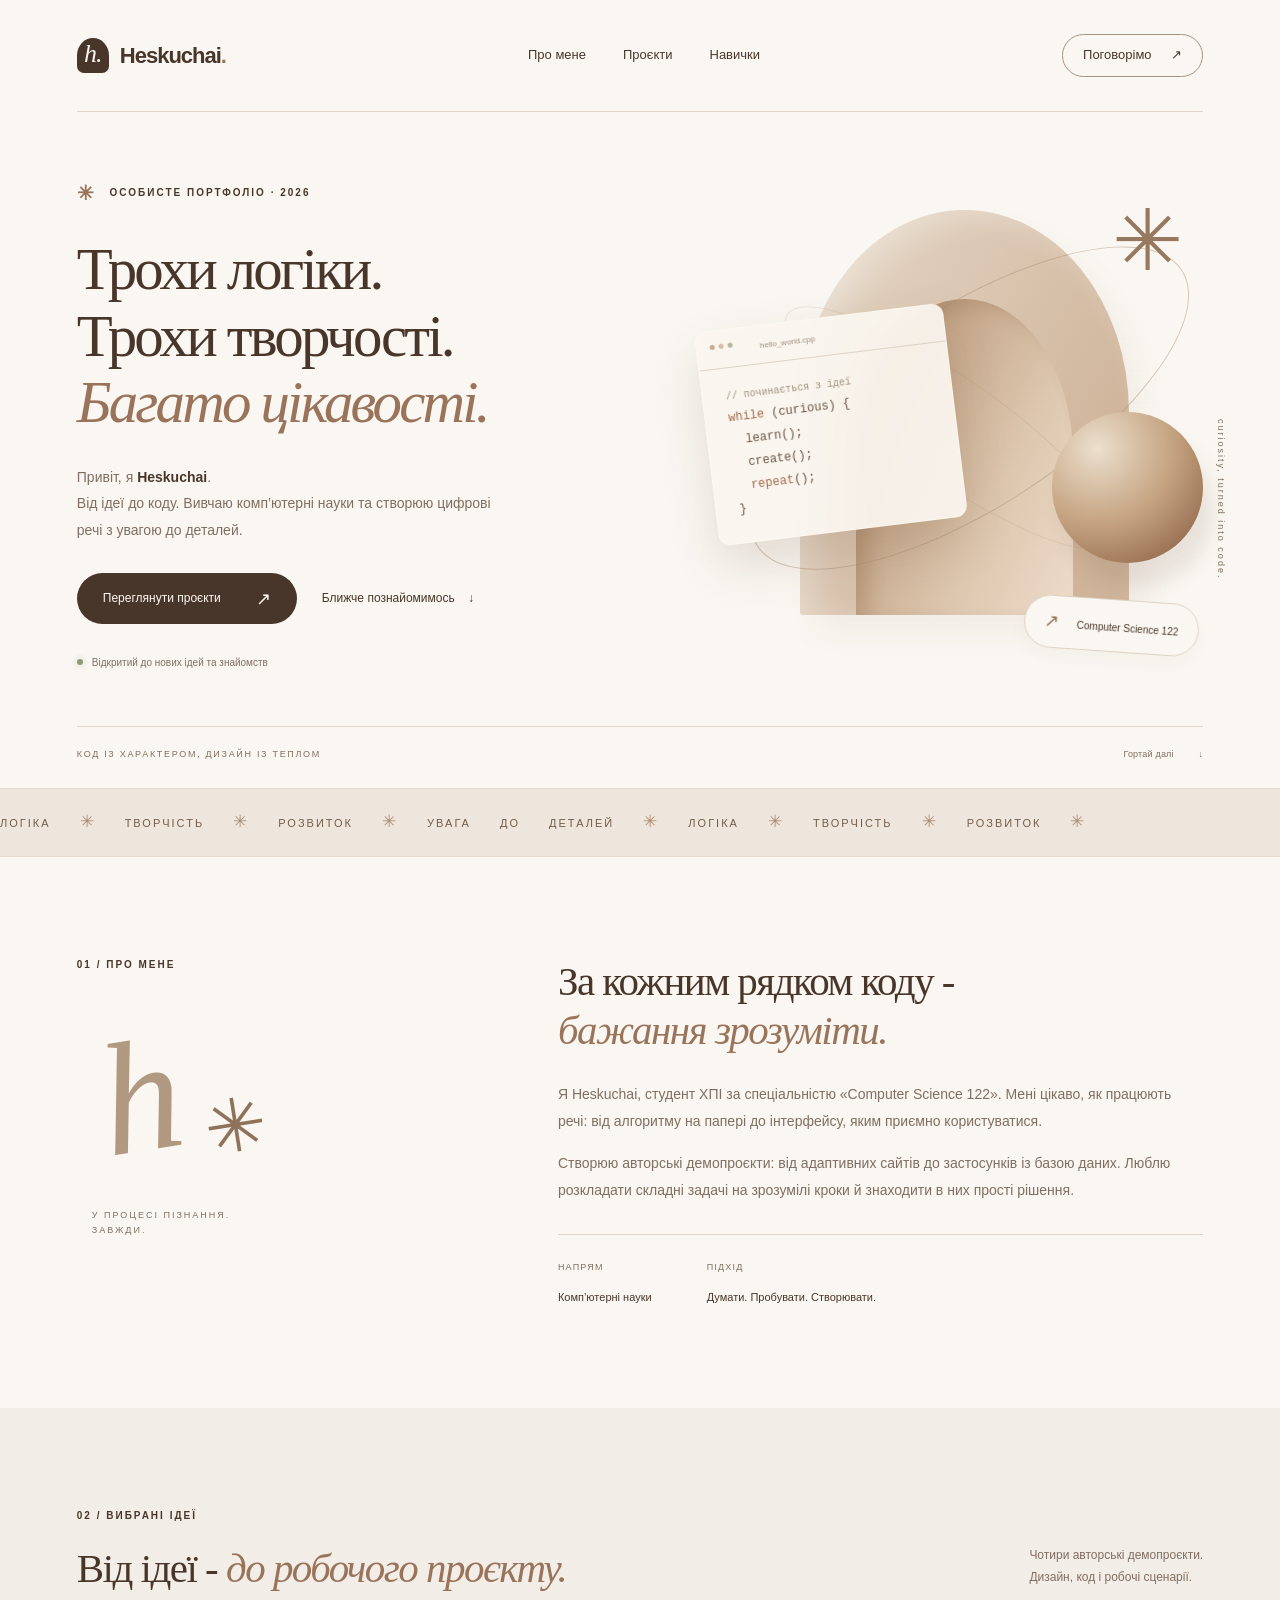
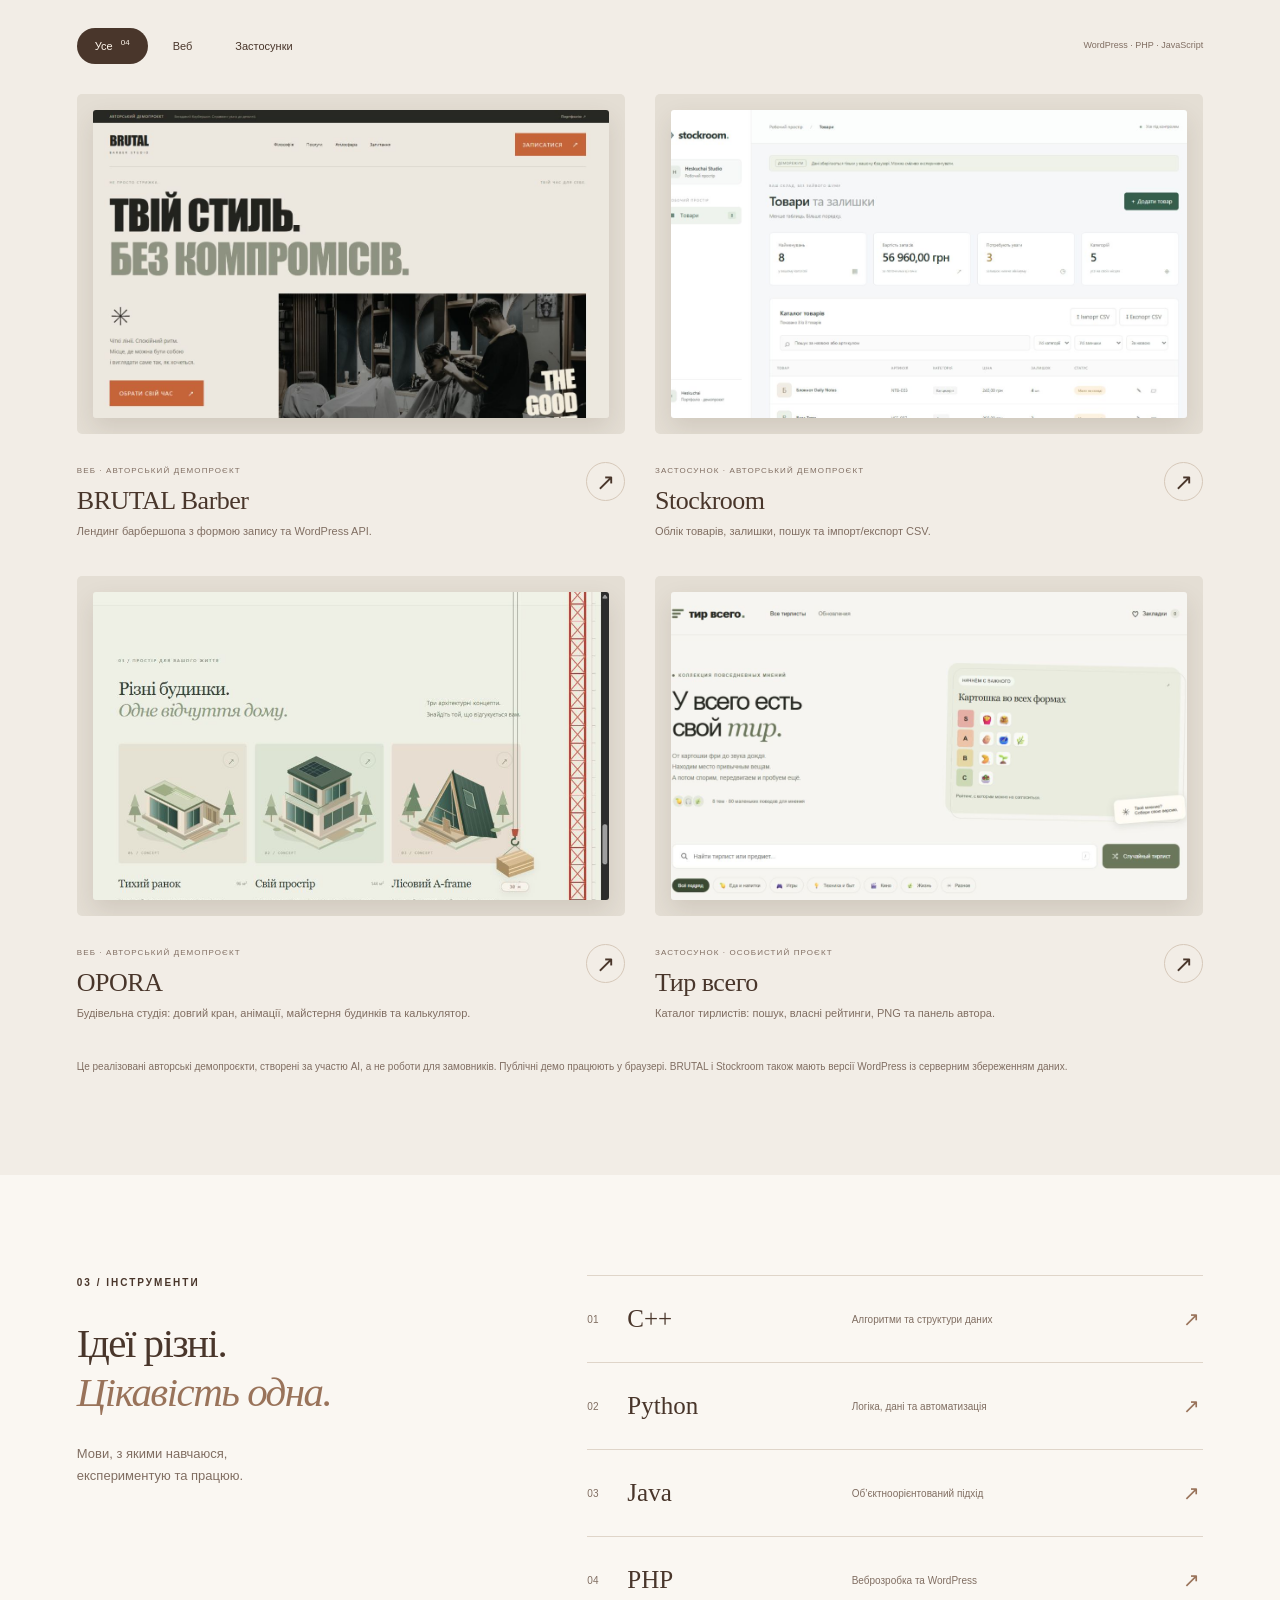
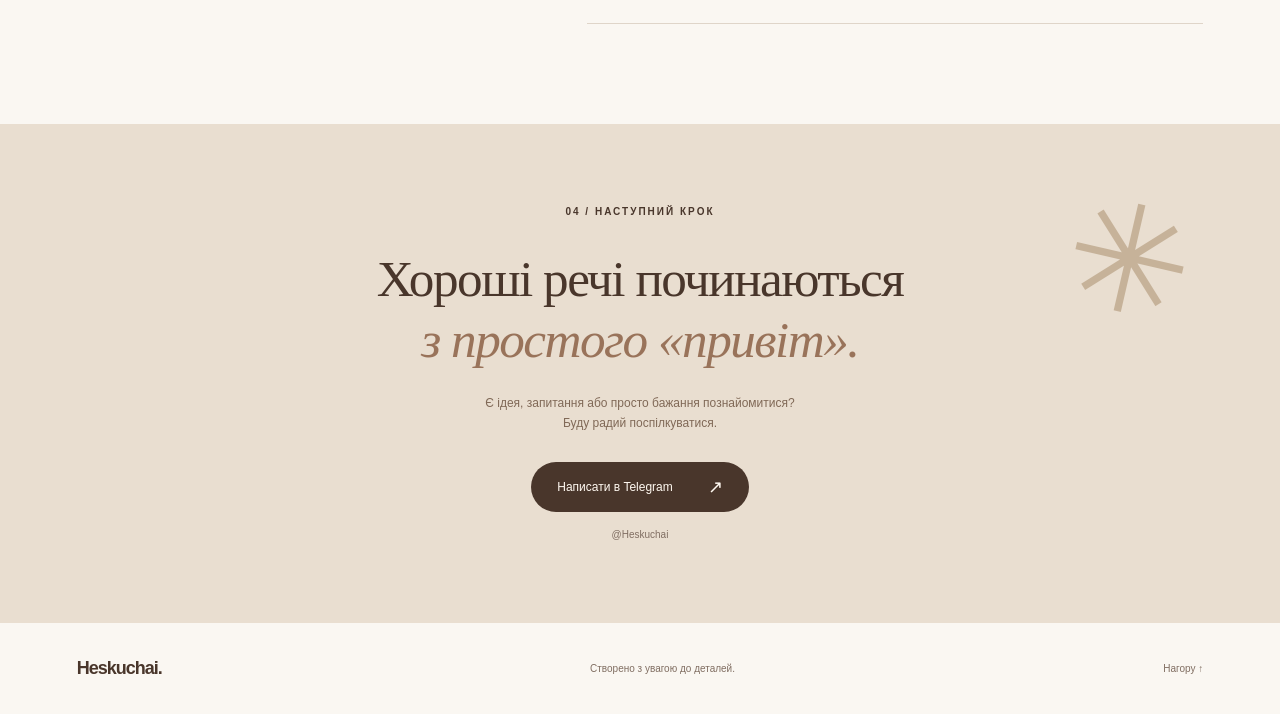
==== commit 961f6a09: "Add Tier of Everything to portfolio" ====
--- a/docs/index.html
+++ b/docs/index.html
@@ -1,7 +1,7 @@
 
 <!doctype html>
 <html lang="uk">
-<head><meta charset="UTF-8"><meta name="viewport" content="width=device-width, initial-scale=1"><title>Heskuchai - портфоліо розробника</title><meta name="description" content="Heskuchai. Computer Science 122. Авторські проєкти WordPress: BRUTAL Barber, Stockroom та OPORA."><link rel="icon" href="data:,"><link rel="stylesheet" href="style.css?v=1.2.0"></head>
+<head><meta charset="UTF-8"><meta name="viewport" content="width=device-width, initial-scale=1"><title>Heskuchai - портфоліо розробника</title><meta name="description" content="Heskuchai. Computer Science 122. Авторські проєкти WordPress: BRUTAL Barber, Stockroom, OPORA та Тир всего."><link rel="icon" href="data:,"><link rel="stylesheet" href="style.css?v=1.3.0"></head>
 <body >
 
 <a class="skip" href="#main">Перейти до вмісту</a>
@@ -35,13 +35,14 @@
  <div class="about-copy"><h2>За кожним рядком коду -<br><em>бажання зрозуміти.</em></h2><p>Я Heskuchai, студент ХПІ за спеціальністю «Computer Science 122». Мені цікаво, як працюють речі: від алгоритму на папері до інтерфейсу, яким приємно користуватися.</p><p>Створюю авторські демопроєкти: від адаптивних сайтів до застосунків із базою даних. Люблю розкладати складні задачі на зрозумілі кроки й знаходити в них прості рішення.</p><div class="about-facts"><div><span>НАПРЯМ</span><strong>Комп’ютерні науки</strong></div><div><span>ПІДХІД</span><strong>Думати. Пробувати. Створювати.</strong></div></div></div>
 </section>
 <section class="projects section" id="projects"><div class="wrap">
- <div class="section-heading"><div><p class="eyebrow">02 / ВИБРАНІ ІДЕЇ</p><h2>Від ідеї - <em>до робочого проєкту.</em></h2></div><p>Три авторські демопроєкти.<br>Дизайн, код і робочі сценарії.</p></div>
- <div class="project-toolbar"><div class="filters" role="group" aria-label="Фільтрувати проєкти"><button class="active" data-filter="all" aria-pressed="true">Усе <sup>03</sup></button><button data-filter="web" aria-pressed="false">Веб</button><button data-filter="app" aria-pressed="false">Застосунки</button></div><span class="demo-note">WordPress · PHP · JavaScript</span></div>
+ <div class="section-heading"><div><p class="eyebrow">02 / ВИБРАНІ ІДЕЇ</p><h2>Від ідеї - <em>до робочого проєкту.</em></h2></div><p>Чотири авторські демопроєкти.<br>Дизайн, код і робочі сценарії.</p></div>
+ <div class="project-toolbar"><div class="filters" role="group" aria-label="Фільтрувати проєкти"><button class="active" data-filter="all" aria-pressed="true">Усе <sup>04</sup></button><button data-filter="web" aria-pressed="false">Веб</button><button data-filter="app" aria-pressed="false">Застосунки</button></div><span class="demo-note">WordPress · PHP · JavaScript</span></div>
  <div class="project-grid">
  <button class="project-card" data-category="web" data-project="0" aria-label="Детальніше про BRUTAL Barber"><div class="project-art project-screenshot"><img src="./assets/barber-preview.png" alt="Скріншот реалізованого проєкту BRUTAL Barber" loading="lazy" width="1265" height="712"></div><div class="project-meta"><div><span class="project-type">ВЕБ · АВТОРСЬКИЙ ДЕМОПРОЄКТ</span><h3>BRUTAL Barber</h3><p>Лендинг барбершопа з формою запису та WordPress API.</p></div><span class="project-arrow">↗</span></div></button>
  <button class="project-card" data-category="app" data-project="1" aria-label="Детальніше про Stockroom"><div class="project-art project-screenshot"><img src="./assets/stockroom-preview.png" alt="Скріншот реалізованого проєкту Stockroom" loading="lazy" width="1265" height="712"></div><div class="project-meta"><div><span class="project-type">ЗАСТОСУНОК · АВТОРСЬКИЙ ДЕМОПРОЄКТ</span><h3>Stockroom</h3><p>Облік товарів, залишки, пошук та імпорт/експорт CSV.</p></div><span class="project-arrow">↗</span></div></button>
- <button class="project-card project-wide" data-category="web" data-project="2" aria-label="Детальніше про OPORA"><div class="project-art project-screenshot"><img src="./assets/opora-preview.png" alt="OPORA - інтерактивна будівельна студія з червоним краном" loading="lazy" width="1265" height="712"></div><div class="project-meta"><div><span class="project-type">ВЕБ · АВТОРСЬКИЙ ДЕМОПРОЄКТ</span><h3>OPORA</h3><p>Будівельна студія: довгий кран, анімації, майстерня будинків та калькулятор.</p></div><span class="project-arrow">↗</span></div></button>
- </div><p class="projects-disclaimer">Це реалізовані авторські демопроєкти, створені за участю AI, а не роботи для замовників. Публічні демо працюють у браузері; версії WordPress зберігають дані на сервері.</p>
+ <button class="project-card" data-category="web" data-project="2" aria-label="Детальніше про OPORA"><div class="project-art project-screenshot"><img src="./assets/opora-preview.png" alt="OPORA - інтерактивна будівельна студія з червоним краном" loading="lazy" width="1265" height="712"></div><div class="project-meta"><div><span class="project-type">ВЕБ · АВТОРСЬКИЙ ДЕМОПРОЄКТ</span><h3>OPORA</h3><p>Будівельна студія: довгий кран, анімації, майстерня будинків та калькулятор.</p></div><span class="project-arrow">↗</span></div></button>
+ <button class="project-card" data-category="app" data-project="3" aria-label="Детальніше про Тир всего"><div class="project-art project-screenshot"><img src="./assets/tier-preview.png" alt="Тир всего - каталог тирлистів із пошуком і власними рейтингами" loading="lazy" width="1265" height="712"></div><div class="project-meta"><div><span class="project-type">ЗАСТОСУНОК · ОСОБИСТИЙ ПРОЄКТ</span><h3>Тир всего</h3><p>Каталог тирлистів: пошук, власні рейтинги, PNG та панель автора.</p></div><span class="project-arrow">↗</span></div></button>
+ </div><p class="projects-disclaimer">Це реалізовані авторські демопроєкти, створені за участю AI, а не роботи для замовників. Публічні демо працюють у браузері. BRUTAL і Stockroom також мають версії WordPress із серверним збереженням даних.</p>
 </div></section>
 <section class="skills wrap section" id="skills"><div><p class="eyebrow">03 / ІНСТРУМЕНТИ</p><h2>Ідеї різні.<br><em>Цікавість одна.</em></h2><p>Мови, з якими навчаюся,<br>експериментую та працюю.</p></div><div class="skill-list"><div><span class="skill-num">01</span><h3>C++</h3><p>Алгоритми та структури даних</p><span>↗</span></div><div><span class="skill-num">02</span><h3>Python</h3><p>Логіка, дані та автоматизація</p><span>↗</span></div><div><span class="skill-num">03</span><h3>Java</h3><p>Об’єктноорієнтований підхід</p><span>↗</span></div><div><span class="skill-num">04</span><h3>PHP</h3><p>Веброзробка та WordPress</p><span>↗</span></div></div></section>
 <section class="contact-section" id="contact"><div class="wrap contact-inner"><p class="eyebrow">04 / НАСТУПНИЙ КРОК</p><h2>Хороші речі починаються<br><em>з простого «привіт».</em></h2><p>Є ідея, запитання або просто бажання познайомитися?<br>Буду радий поспілкуватися.</p><a class="button primary" href="https://t.me/Heskuchai" target="_blank" rel="noopener noreferrer">Написати в Telegram <span>↗</span></a><span class="contact-handle">@Heskuchai</span><span class="contact-star" aria-hidden="true">✳</span></div></section>
@@ -51,5 +52,5 @@
 
 
 <footer class="footer wrap"><a class="brand" href="./">Heskuchai.</a><p>Створено з увагою до деталей.</p><a href="#top">Нагору ↑</a></footer>
-<script>window.CocoaProjects={base:new URL("./",location.href).href};</script><script src="script.js?v=1.2.0"></script>
+<script>window.CocoaProjects={base:new URL("./",location.href).href};</script><script src="script.js?v=1.3.0"></script>
 </body></html>
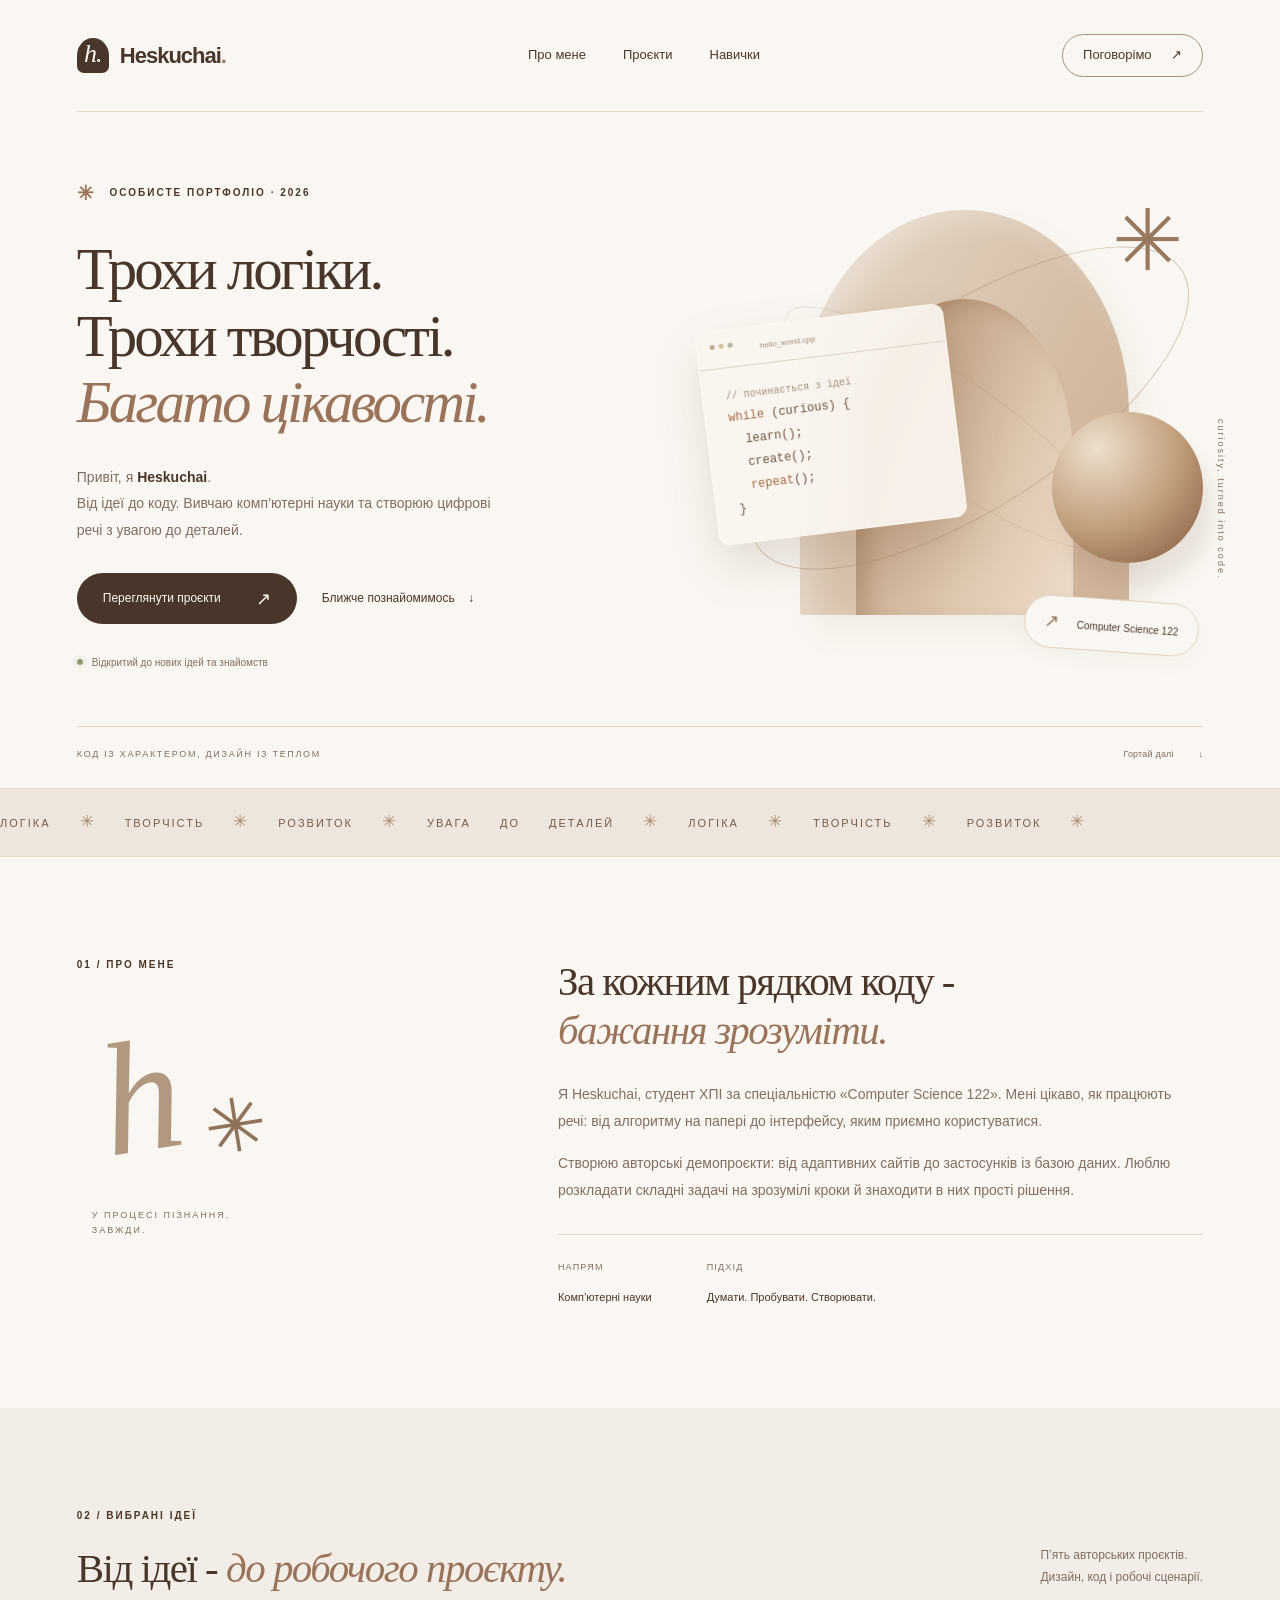
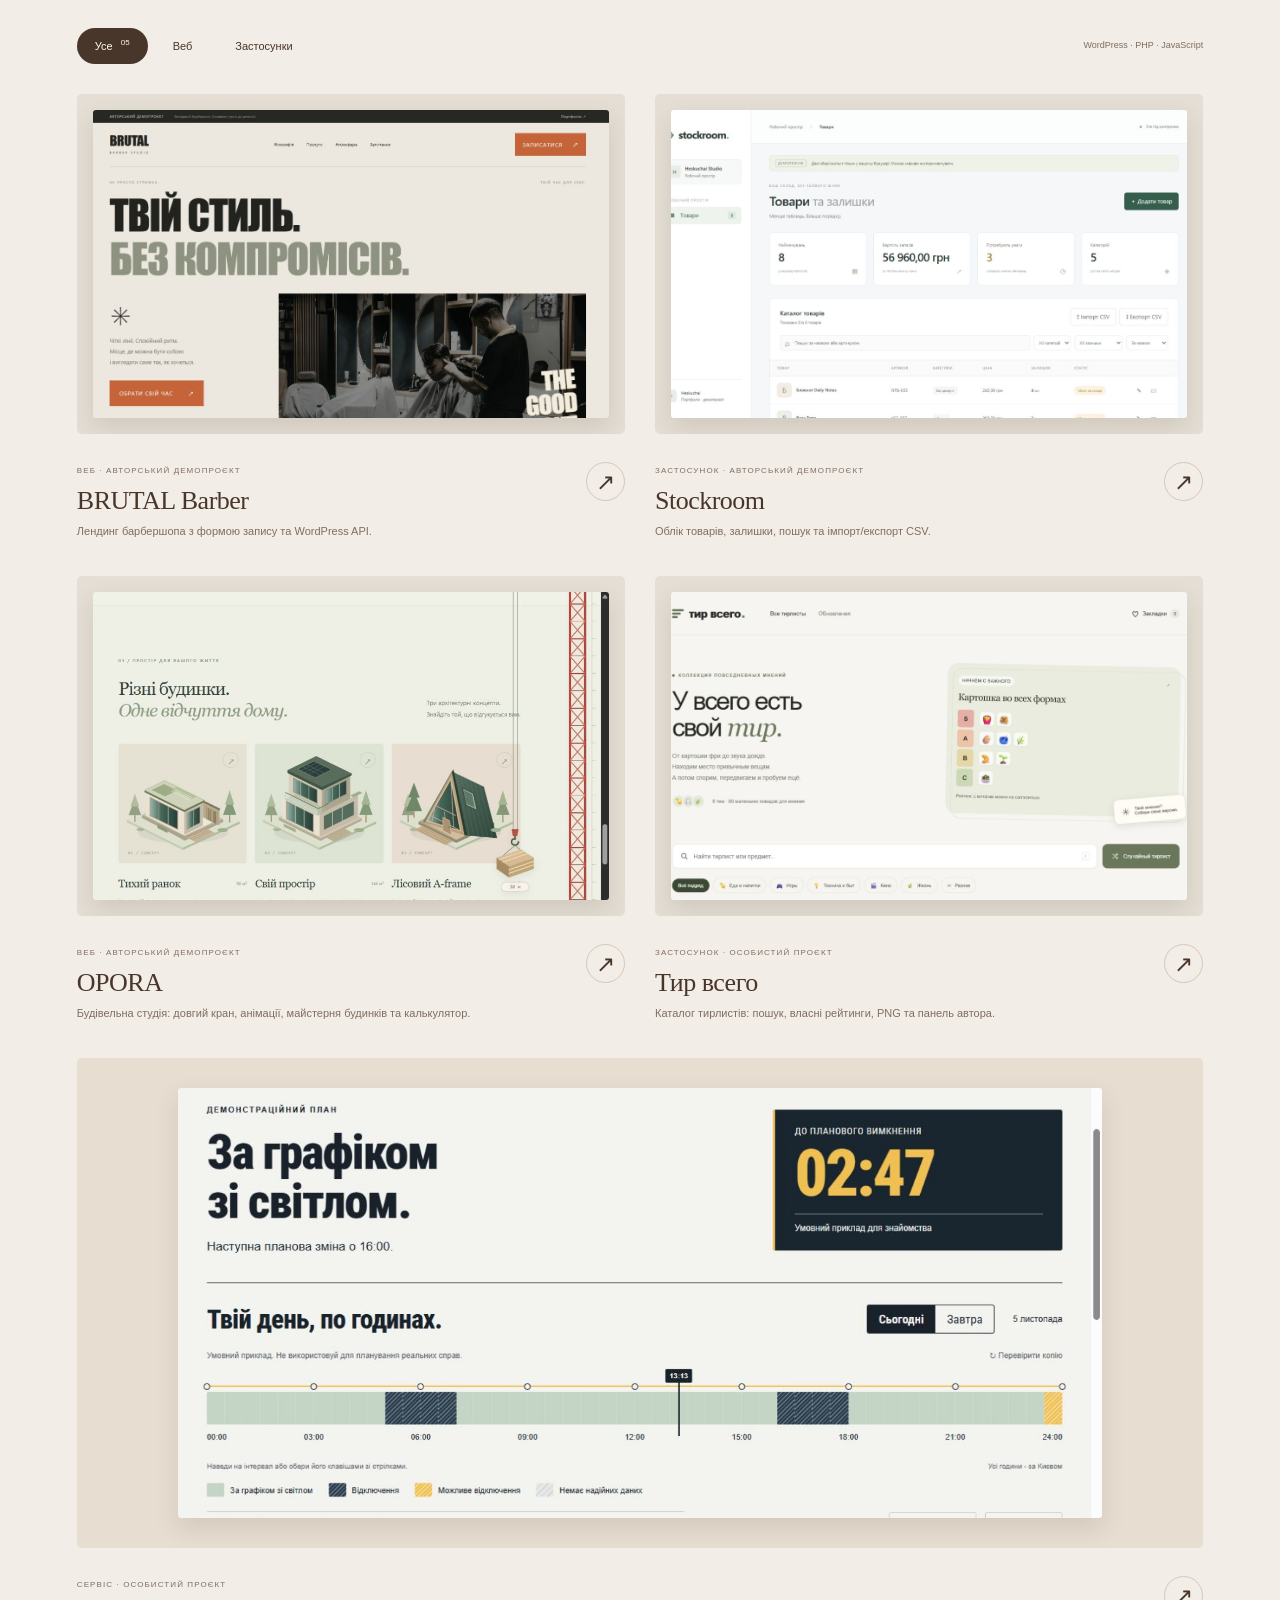
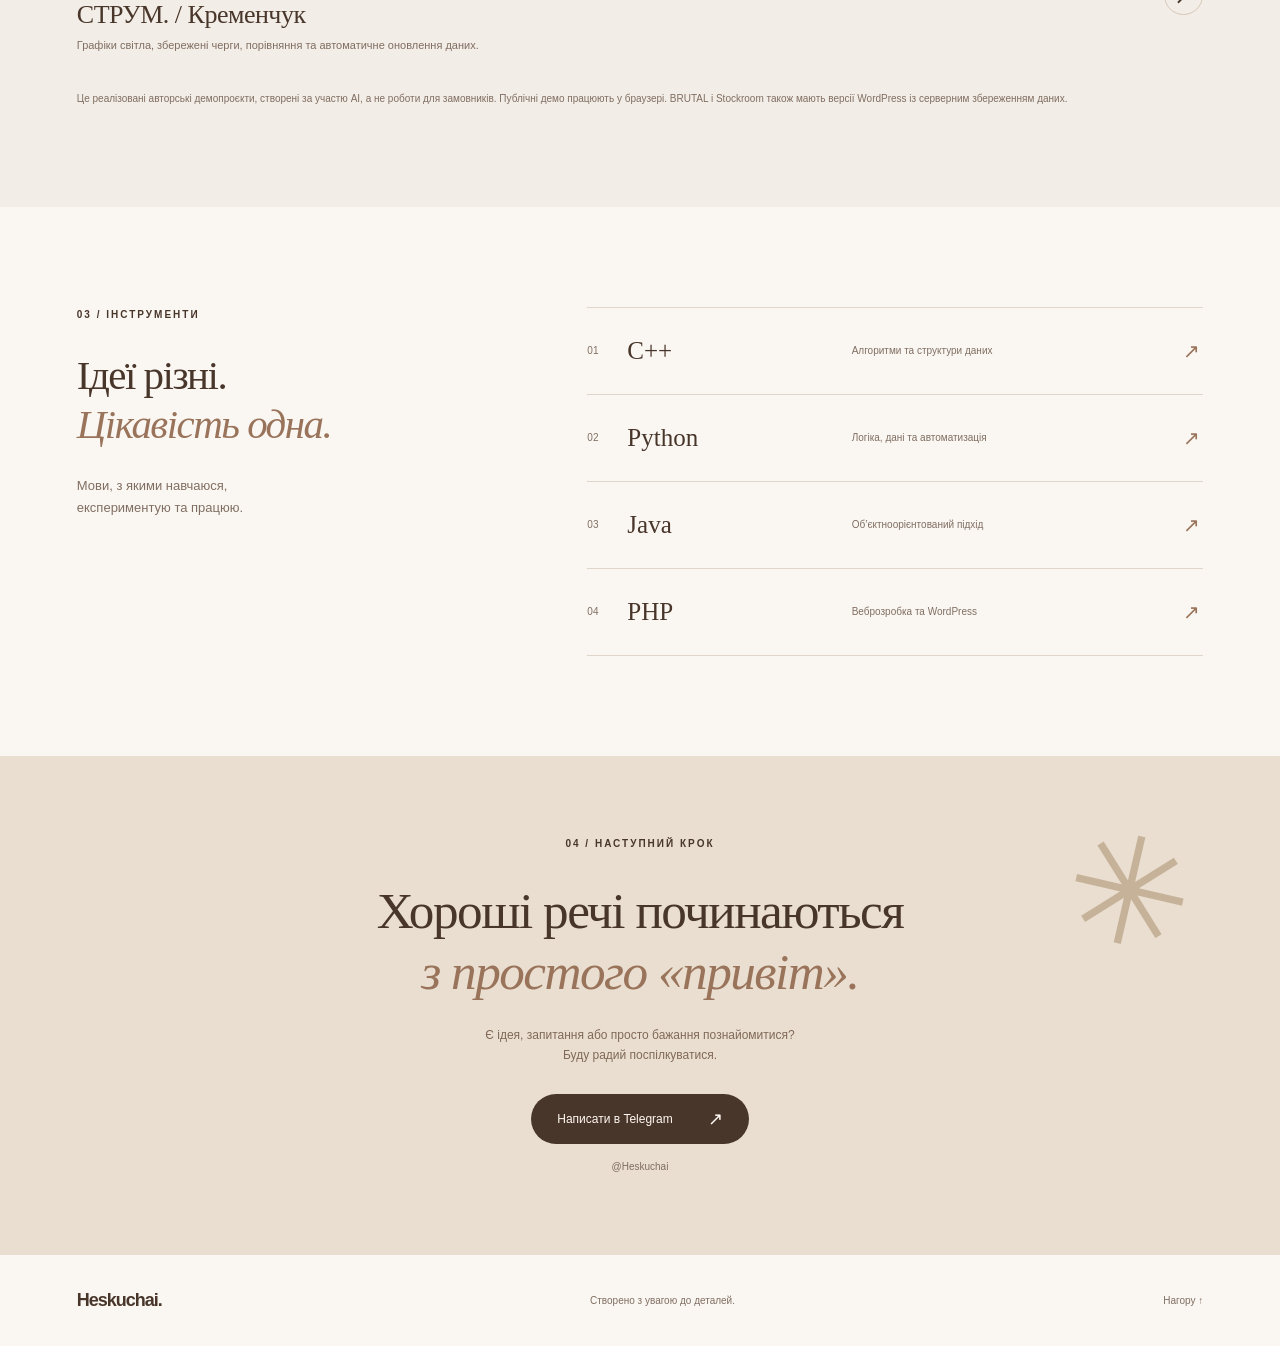
==== commit ee866cd1: "Add STRUM Kremenchuk to portfolio" ====
--- a/docs/index.html
+++ b/docs/index.html
@@ -1,7 +1,7 @@
 
 <!doctype html>
 <html lang="uk">
-<head><meta charset="UTF-8"><meta name="viewport" content="width=device-width, initial-scale=1"><title>Heskuchai - портфоліо розробника</title><meta name="description" content="Heskuchai. Computer Science 122. Авторські проєкти WordPress: BRUTAL Barber, Stockroom, OPORA та Тир всего."><link rel="icon" href="data:,"><link rel="stylesheet" href="style.css?v=1.3.0"></head>
+<head><meta charset="UTF-8"><meta name="viewport" content="width=device-width, initial-scale=1"><title>Heskuchai - портфоліо розробника</title><meta name="description" content="Heskuchai. Computer Science 122. Авторські вебпроєкти: BRUTAL Barber, Stockroom, OPORA, Тир всего та СТРУМ."><link rel="icon" href="data:,"><link rel="stylesheet" href="style.css?v=1.4.0"></head>
 <body >
 
 <a class="skip" href="#main">Перейти до вмісту</a>
@@ -35,13 +35,14 @@
  <div class="about-copy"><h2>За кожним рядком коду -<br><em>бажання зрозуміти.</em></h2><p>Я Heskuchai, студент ХПІ за спеціальністю «Computer Science 122». Мені цікаво, як працюють речі: від алгоритму на папері до інтерфейсу, яким приємно користуватися.</p><p>Створюю авторські демопроєкти: від адаптивних сайтів до застосунків із базою даних. Люблю розкладати складні задачі на зрозумілі кроки й знаходити в них прості рішення.</p><div class="about-facts"><div><span>НАПРЯМ</span><strong>Комп’ютерні науки</strong></div><div><span>ПІДХІД</span><strong>Думати. Пробувати. Створювати.</strong></div></div></div>
 </section>
 <section class="projects section" id="projects"><div class="wrap">
- <div class="section-heading"><div><p class="eyebrow">02 / ВИБРАНІ ІДЕЇ</p><h2>Від ідеї - <em>до робочого проєкту.</em></h2></div><p>Чотири авторські демопроєкти.<br>Дизайн, код і робочі сценарії.</p></div>
- <div class="project-toolbar"><div class="filters" role="group" aria-label="Фільтрувати проєкти"><button class="active" data-filter="all" aria-pressed="true">Усе <sup>04</sup></button><button data-filter="web" aria-pressed="false">Веб</button><button data-filter="app" aria-pressed="false">Застосунки</button></div><span class="demo-note">WordPress · PHP · JavaScript</span></div>
+ <div class="section-heading"><div><p class="eyebrow">02 / ВИБРАНІ ІДЕЇ</p><h2>Від ідеї - <em>до робочого проєкту.</em></h2></div><p>П’ять авторських проєктів.<br>Дизайн, код і робочі сценарії.</p></div>
+ <div class="project-toolbar"><div class="filters" role="group" aria-label="Фільтрувати проєкти"><button class="active" data-filter="all" aria-pressed="true">Усе <sup>05</sup></button><button data-filter="web" aria-pressed="false">Веб</button><button data-filter="app" aria-pressed="false">Застосунки</button></div><span class="demo-note">WordPress · PHP · JavaScript</span></div>
  <div class="project-grid">
  <button class="project-card" data-category="web" data-project="0" aria-label="Детальніше про BRUTAL Barber"><div class="project-art project-screenshot"><img src="./assets/barber-preview.png" alt="Скріншот реалізованого проєкту BRUTAL Barber" loading="lazy" width="1265" height="712"></div><div class="project-meta"><div><span class="project-type">ВЕБ · АВТОРСЬКИЙ ДЕМОПРОЄКТ</span><h3>BRUTAL Barber</h3><p>Лендинг барбершопа з формою запису та WordPress API.</p></div><span class="project-arrow">↗</span></div></button>
  <button class="project-card" data-category="app" data-project="1" aria-label="Детальніше про Stockroom"><div class="project-art project-screenshot"><img src="./assets/stockroom-preview.png" alt="Скріншот реалізованого проєкту Stockroom" loading="lazy" width="1265" height="712"></div><div class="project-meta"><div><span class="project-type">ЗАСТОСУНОК · АВТОРСЬКИЙ ДЕМОПРОЄКТ</span><h3>Stockroom</h3><p>Облік товарів, залишки, пошук та імпорт/експорт CSV.</p></div><span class="project-arrow">↗</span></div></button>
  <button class="project-card" data-category="web" data-project="2" aria-label="Детальніше про OPORA"><div class="project-art project-screenshot"><img src="./assets/opora-preview.png" alt="OPORA - інтерактивна будівельна студія з червоним краном" loading="lazy" width="1265" height="712"></div><div class="project-meta"><div><span class="project-type">ВЕБ · АВТОРСЬКИЙ ДЕМОПРОЄКТ</span><h3>OPORA</h3><p>Будівельна студія: довгий кран, анімації, майстерня будинків та калькулятор.</p></div><span class="project-arrow">↗</span></div></button>
  <button class="project-card" data-category="app" data-project="3" aria-label="Детальніше про Тир всего"><div class="project-art project-screenshot"><img src="./assets/tier-preview.png" alt="Тир всего - каталог тирлистів із пошуком і власними рейтингами" loading="lazy" width="1265" height="712"></div><div class="project-meta"><div><span class="project-type">ЗАСТОСУНОК · ОСОБИСТИЙ ПРОЄКТ</span><h3>Тир всего</h3><p>Каталог тирлистів: пошук, власні рейтинги, PNG та панель автора.</p></div><span class="project-arrow">↗</span></div></button>
+ <button class="project-card project-wide" data-category="app" data-project="4" aria-label="Детальніше про СТРУМ"><div class="project-art project-screenshot"><img src="./assets/strum-preview.png" alt="СТРУМ - графік світла для Кременчуга, прев’ю демонстраційного режиму" loading="lazy" width="1265" height="712"></div><div class="project-meta"><div><span class="project-type">СЕРВІС · ОСОБИСТИЙ ПРОЄКТ</span><h3>СТРУМ. / Кременчук</h3><p>Графіки світла, збережені черги, порівняння та автоматичне оновлення даних.</p></div><span class="project-arrow">↗</span></div></button>
  </div><p class="projects-disclaimer">Це реалізовані авторські демопроєкти, створені за участю AI, а не роботи для замовників. Публічні демо працюють у браузері. BRUTAL і Stockroom також мають версії WordPress із серверним збереженням даних.</p>
 </div></section>
 <section class="skills wrap section" id="skills"><div><p class="eyebrow">03 / ІНСТРУМЕНТИ</p><h2>Ідеї різні.<br><em>Цікавість одна.</em></h2><p>Мови, з якими навчаюся,<br>експериментую та працюю.</p></div><div class="skill-list"><div><span class="skill-num">01</span><h3>C++</h3><p>Алгоритми та структури даних</p><span>↗</span></div><div><span class="skill-num">02</span><h3>Python</h3><p>Логіка, дані та автоматизація</p><span>↗</span></div><div><span class="skill-num">03</span><h3>Java</h3><p>Об’єктноорієнтований підхід</p><span>↗</span></div><div><span class="skill-num">04</span><h3>PHP</h3><p>Веброзробка та WordPress</p><span>↗</span></div></div></section>
@@ -52,5 +53,5 @@
 
 
 <footer class="footer wrap"><a class="brand" href="./">Heskuchai.</a><p>Створено з увагою до деталей.</p><a href="#top">Нагору ↑</a></footer>
-<script>window.CocoaProjects={base:new URL("./",location.href).href};</script><script src="script.js?v=1.3.0"></script>
+<script>window.CocoaProjects={base:new URL("./",location.href).href};</script><script src="script.js?v=1.4.0"></script>
 </body></html>
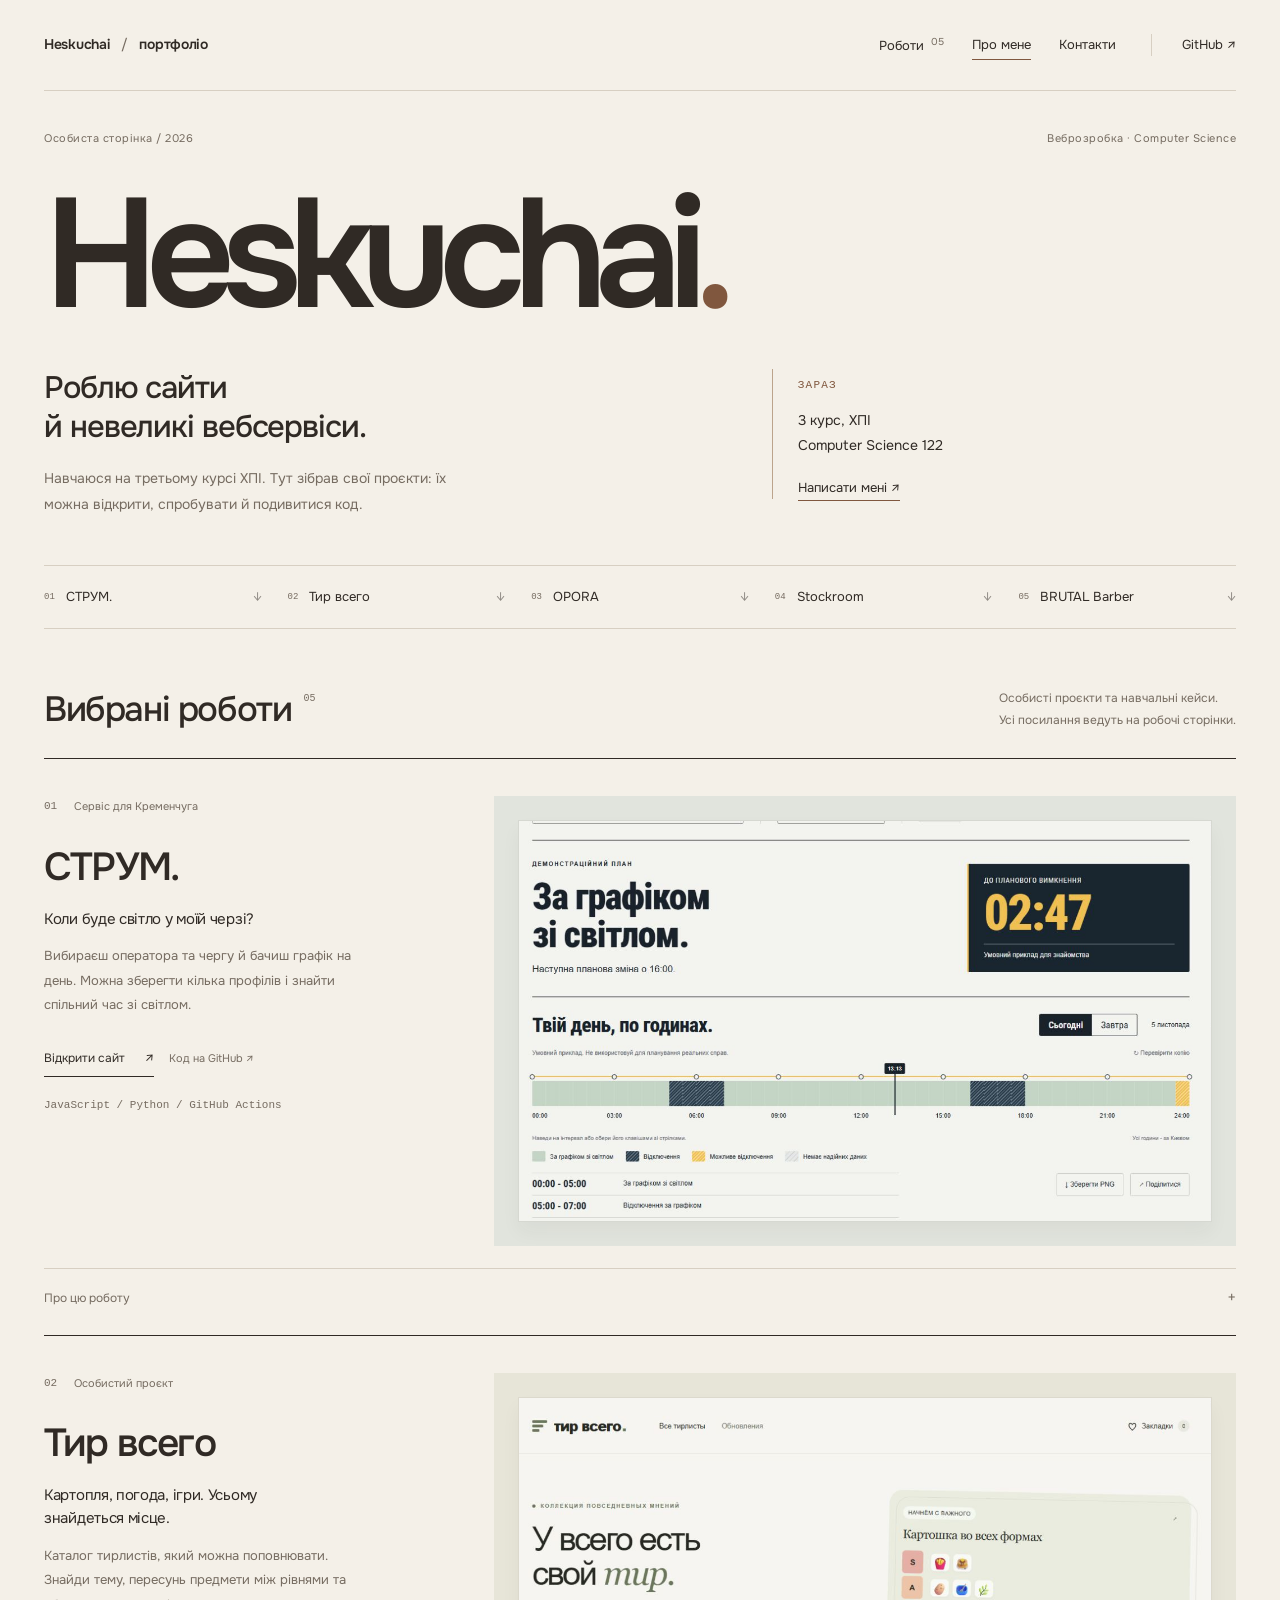
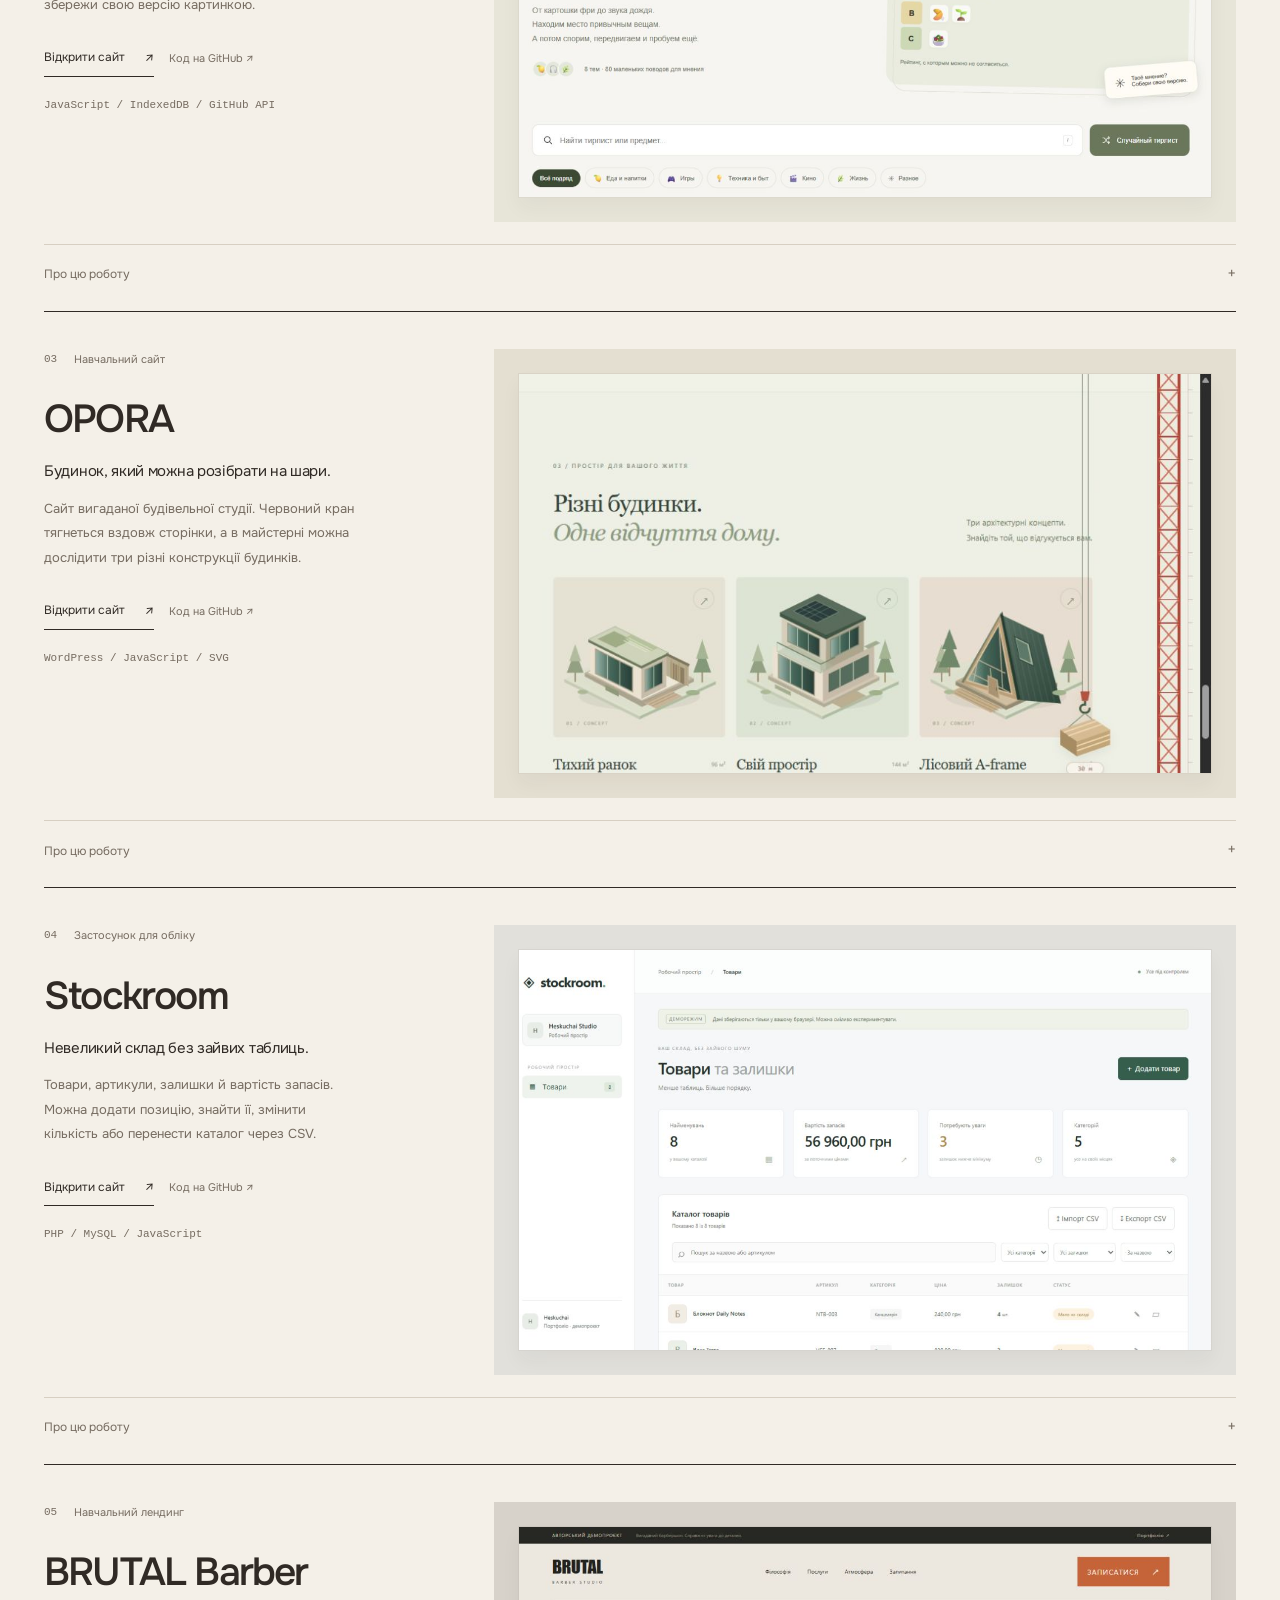
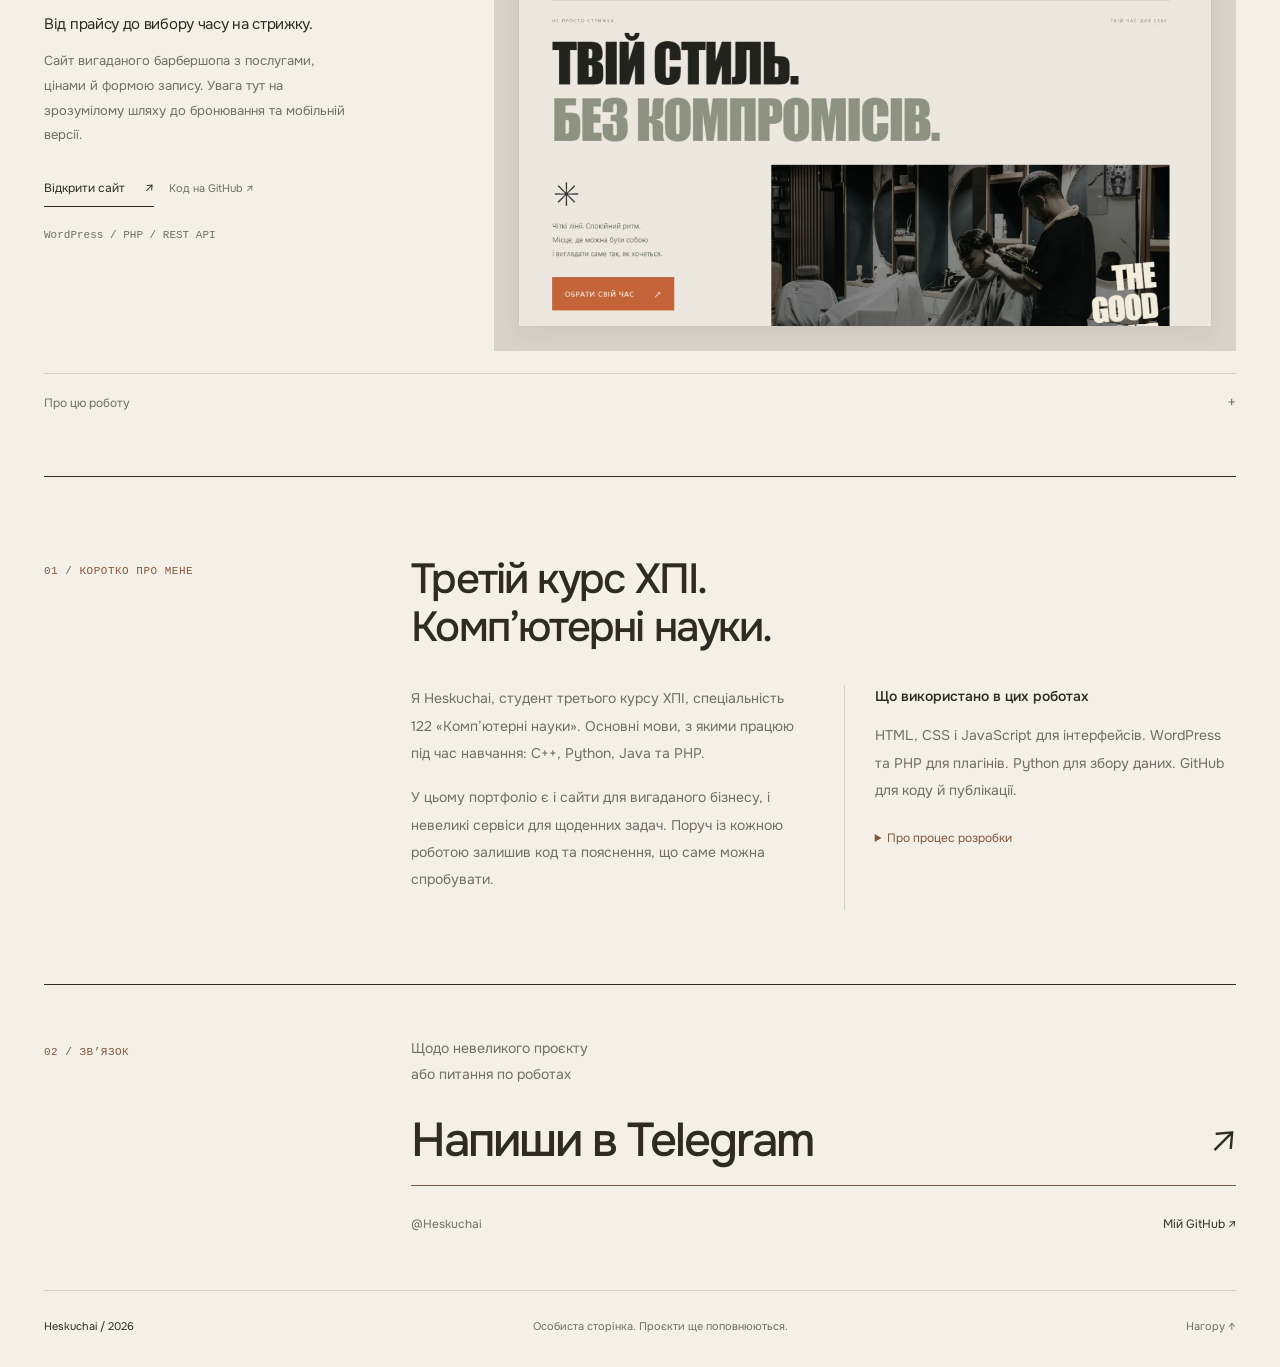
==== commit 0baacba8: "Redesign portfolio around real projects and personal copy" ====
--- a/docs/index.html
+++ b/docs/index.html
@@ -1,57 +1,61 @@
 
 <!doctype html>
 <html lang="uk">
-<head><meta charset="UTF-8"><meta name="viewport" content="width=device-width, initial-scale=1"><title>Heskuchai - портфоліо розробника</title><meta name="description" content="Heskuchai. Computer Science 122. Авторські вебпроєкти: BRUTAL Barber, Stockroom, OPORA, Тир всего та СТРУМ."><link rel="icon" href="data:,"><link rel="stylesheet" href="style.css?v=1.4.0"></head>
+<head><meta charset="UTF-8"><meta name="viewport" content="width=device-width, initial-scale=1"><title>Heskuchai - портфоліо розробника</title><meta name="description" content="Heskuchai. Computer Science 122. Авторські вебпроєкти: BRUTAL Barber, Stockroom, OPORA, Тир всего та СТРУМ."><link rel="icon" href="data:,"><link rel="stylesheet" href="style.css?v=2.0.0"></head>
 <body >
 
 <a class="skip" href="#main">Перейти до вмісту</a>
+<div class="reading-progress" aria-hidden="true"><span></span></div>
 <header class="header wrap">
- <a class="brand" href="./" aria-label="На головну"><span class="brand-icon">h.</span><span>Heskuchai<span class="brand-dot">.</span></span></a>
+ <a class="brand" href="./" aria-label="На головну">Heskuchai<span> / </span>портфоліо</a>
  <button class="menu-toggle" aria-expanded="false" aria-controls="navigation" aria-label="Відкрити меню"><span></span><span></span></button>
- <nav id="navigation" aria-label="Головна навігація"><a href="#about">Про мене</a><a href="#projects">Проєкти</a><a href="#skills">Навички</a></nav>
- <a class="header-contact" href="https://t.me/Heskuchai" target="_blank" rel="noopener noreferrer">Поговорімо <span>↗</span></a>
+ <nav id="navigation" aria-label="Головна навігація"><a href="#projects">Роботи <sup>05</sup></a><a href="#about">Про мене</a><a href="#contact">Контакти</a></nav>
+ <a class="header-github" href="https://github.com/Heskuchai" target="_blank" rel="noopener noreferrer">GitHub ↗</a>
 </header>
 
 
 <main id="main">
-<section id="top" class="hero wrap">
- <div class="hero-copy"><p class="eyebrow"><span class="small-star">✳</span> ОСОБИСТЕ ПОРТФОЛІО · 2026</p>
- <h1>Трохи логіки.<br>Трохи творчості.<br><em>Багато цікавості.</em></h1>
- <p class="intro">Привіт, я <strong>Heskuchai</strong>.<br>Від ідеї до коду. Вивчаю комп’ютерні науки та створюю цифрові речі з увагою до деталей.</p>
- <div class="hero-actions"><a class="button primary" href="#projects">Переглянути проєкти <span>↗</span></a><a class="text-link" href="#about">Ближче познайомимось <span>↓</span></a></div>
- <div class="hero-note"><span class="status-dot"></span> Відкритий до нових ідей та знайомств</div>
- </div>
- <div class="hero-art" aria-label="Абстрактна композиція: арка, сфера та картка з кодом" role="img">
-   <div class="art-grid"></div><div class="arch"></div><div class="orbit orbit-one"></div><div class="orbit orbit-two"></div><div class="sphere"></div><div class="art-star">✳</div>
-   <div class="art-caption">curiosity, turned into code.</div>
-   <div class="code-card"><div class="code-top"><i></i><i></i><i></i><span>hello_world.cpp</span></div><div class="code-lines"><span class="code-muted">// починається з ідеї</span><br><span class="code-key">while</span> (curious) {<br>&nbsp;&nbsp;learn();<br>&nbsp;&nbsp;create();<br>&nbsp;&nbsp;<span class="code-key">repeat</span>();<br>}</div></div>
-   <div class="art-label"><span>↗</span> Computer Science 122</div>
- </div>
- <div class="hero-bottom"><span>КОД ІЗ ХАРАКТЕРОМ, ДИЗАЙН ІЗ ТЕПЛОМ</span><a href="#about">Гортай далі <span>↓</span></a></div>
+<section class="hero wrap" id="top" aria-labelledby="intro-title">
+ <div class="hero-caption"><span>Особиста сторінка / 2026</span><span>Веброзробка · Computer Science</span></div>
+ <h1 id="intro-title">Heskuchai<span class="name-dot">.</span></h1>
+ <div class="hero-intro"><div><h2>Роблю сайти<br>й невеликі вебсервіси.</h2><p>Навчаюся на третьому курсі ХПІ. Тут зібрав свої проєкти: їх можна відкрити, спробувати й подивитися код.</p></div><div class="study-note"><span class="note-label">ЗАРАЗ</span><p>3 курс, ХПІ<br>Computer Science 122</p><a href="https://t.me/Heskuchai" target="_blank" rel="noopener noreferrer">Написати мені ↗</a></div></div>
+ <nav class="work-index" aria-label="Швидко перейти до проєкту"><a href="#work-strum"><span>01</span>СТРУМ.<b aria-hidden="true">↓</b></a>
+<a href="#work-tier"><span>02</span>Тир всего<b aria-hidden="true">↓</b></a>
+<a href="#work-opora"><span>03</span>OPORA<b aria-hidden="true">↓</b></a>
+<a href="#work-stockroom"><span>04</span>Stockroom<b aria-hidden="true">↓</b></a>
+<a href="#work-barber"><span>05</span>BRUTAL Barber<b aria-hidden="true">↓</b></a></nav>
 </section>
-<div class="ticker" aria-hidden="true"><div>ЛОГІКА <b>✳</b> ТВОРЧІСТЬ <b>✳</b> РОЗВИТОК <b>✳</b> УВАГА ДО ДЕТАЛЕЙ <b>✳</b> ЛОГІКА <b>✳</b> ТВОРЧІСТЬ <b>✳</b> РОЗВИТОК <b>✳</b></div></div>
-<section class="about wrap section" id="about">
- <div class="section-side"><p class="eyebrow">01 / ПРО МЕНЕ</p><div class="about-symbol" aria-hidden="true">h<span>✳</span></div><p class="small-label">У ПРОЦЕСІ ПІЗНАННЯ.<br>ЗАВЖДИ.</p></div>
- <div class="about-copy"><h2>За кожним рядком коду -<br><em>бажання зрозуміти.</em></h2><p>Я Heskuchai, студент ХПІ за спеціальністю «Computer Science 122». Мені цікаво, як працюють речі: від алгоритму на папері до інтерфейсу, яким приємно користуватися.</p><p>Створюю авторські демопроєкти: від адаптивних сайтів до застосунків із базою даних. Люблю розкладати складні задачі на зрозумілі кроки й знаходити в них прості рішення.</p><div class="about-facts"><div><span>НАПРЯМ</span><strong>Комп’ютерні науки</strong></div><div><span>ПІДХІД</span><strong>Думати. Пробувати. Створювати.</strong></div></div></div>
-</section>
-<section class="projects section" id="projects"><div class="wrap">
- <div class="section-heading"><div><p class="eyebrow">02 / ВИБРАНІ ІДЕЇ</p><h2>Від ідеї - <em>до робочого проєкту.</em></h2></div><p>П’ять авторських проєктів.<br>Дизайн, код і робочі сценарії.</p></div>
- <div class="project-toolbar"><div class="filters" role="group" aria-label="Фільтрувати проєкти"><button class="active" data-filter="all" aria-pressed="true">Усе <sup>05</sup></button><button data-filter="web" aria-pressed="false">Веб</button><button data-filter="app" aria-pressed="false">Застосунки</button></div><span class="demo-note">WordPress · PHP · JavaScript</span></div>
- <div class="project-grid">
- <button class="project-card" data-category="web" data-project="0" aria-label="Детальніше про BRUTAL Barber"><div class="project-art project-screenshot"><img src="./assets/barber-preview.png" alt="Скріншот реалізованого проєкту BRUTAL Barber" loading="lazy" width="1265" height="712"></div><div class="project-meta"><div><span class="project-type">ВЕБ · АВТОРСЬКИЙ ДЕМОПРОЄКТ</span><h3>BRUTAL Barber</h3><p>Лендинг барбершопа з формою запису та WordPress API.</p></div><span class="project-arrow">↗</span></div></button>
- <button class="project-card" data-category="app" data-project="1" aria-label="Детальніше про Stockroom"><div class="project-art project-screenshot"><img src="./assets/stockroom-preview.png" alt="Скріншот реалізованого проєкту Stockroom" loading="lazy" width="1265" height="712"></div><div class="project-meta"><div><span class="project-type">ЗАСТОСУНОК · АВТОРСЬКИЙ ДЕМОПРОЄКТ</span><h3>Stockroom</h3><p>Облік товарів, залишки, пошук та імпорт/експорт CSV.</p></div><span class="project-arrow">↗</span></div></button>
- <button class="project-card" data-category="web" data-project="2" aria-label="Детальніше про OPORA"><div class="project-art project-screenshot"><img src="./assets/opora-preview.png" alt="OPORA - інтерактивна будівельна студія з червоним краном" loading="lazy" width="1265" height="712"></div><div class="project-meta"><div><span class="project-type">ВЕБ · АВТОРСЬКИЙ ДЕМОПРОЄКТ</span><h3>OPORA</h3><p>Будівельна студія: довгий кран, анімації, майстерня будинків та калькулятор.</p></div><span class="project-arrow">↗</span></div></button>
- <button class="project-card" data-category="app" data-project="3" aria-label="Детальніше про Тир всего"><div class="project-art project-screenshot"><img src="./assets/tier-preview.png" alt="Тир всего - каталог тирлистів із пошуком і власними рейтингами" loading="lazy" width="1265" height="712"></div><div class="project-meta"><div><span class="project-type">ЗАСТОСУНОК · ОСОБИСТИЙ ПРОЄКТ</span><h3>Тир всего</h3><p>Каталог тирлистів: пошук, власні рейтинги, PNG та панель автора.</p></div><span class="project-arrow">↗</span></div></button>
- <button class="project-card project-wide" data-category="app" data-project="4" aria-label="Детальніше про СТРУМ"><div class="project-art project-screenshot"><img src="./assets/strum-preview.png" alt="СТРУМ - графік світла для Кременчуга, прев’ю демонстраційного режиму" loading="lazy" width="1265" height="712"></div><div class="project-meta"><div><span class="project-type">СЕРВІС · ОСОБИСТИЙ ПРОЄКТ</span><h3>СТРУМ. / Кременчук</h3><p>Графіки світла, збережені черги, порівняння та автоматичне оновлення даних.</p></div><span class="project-arrow">↗</span></div></button>
- </div><p class="projects-disclaimer">Це реалізовані авторські демопроєкти, створені за участю AI, а не роботи для замовників. Публічні демо працюють у браузері. BRUTAL і Stockroom також мають версії WordPress із серверним збереженням даних.</p>
-</div></section>
-<section class="skills wrap section" id="skills"><div><p class="eyebrow">03 / ІНСТРУМЕНТИ</p><h2>Ідеї різні.<br><em>Цікавість одна.</em></h2><p>Мови, з якими навчаюся,<br>експериментую та працюю.</p></div><div class="skill-list"><div><span class="skill-num">01</span><h3>C++</h3><p>Алгоритми та структури даних</p><span>↗</span></div><div><span class="skill-num">02</span><h3>Python</h3><p>Логіка, дані та автоматизація</p><span>↗</span></div><div><span class="skill-num">03</span><h3>Java</h3><p>Об’єктноорієнтований підхід</p><span>↗</span></div><div><span class="skill-num">04</span><h3>PHP</h3><p>Веброзробка та WordPress</p><span>↗</span></div></div></section>
-<section class="contact-section" id="contact"><div class="wrap contact-inner"><p class="eyebrow">04 / НАСТУПНИЙ КРОК</p><h2>Хороші речі починаються<br><em>з простого «привіт».</em></h2><p>Є ідея, запитання або просто бажання познайомитися?<br>Буду радий поспілкуватися.</p><a class="button primary" href="https://t.me/Heskuchai" target="_blank" rel="noopener noreferrer">Написати в Telegram <span>↗</span></a><span class="contact-handle">@Heskuchai</span><span class="contact-star" aria-hidden="true">✳</span></div></section>
+<section class="work-section wrap" id="projects" aria-labelledby="work-title"><div class="section-heading"><h2 id="work-title">Вибрані роботи<span class="work-count">05</span></h2><p>Особисті проєкти та навчальні кейси.<br>Усі посилання ведуть на робочі сторінки.</p></div><div class="work-list"><article class="work" id="work-strum">
+ <div class="work-copy"><div class="work-label"><span>01</span><span>Сервіс для Кременчуга</span></div><h3>СТРУМ.</h3><p class="work-question">Коли буде світло у моїй черзі?</p><p class="work-description">Вибираєш оператора та чергу й бачиш графік на день. Можна зберегти кілька профілів і знайти спільний час зі світлом.</p><div class="work-links"><a class="visit-link" href="https://heskuchai.github.io/strum-kremenchuk/" target="_blank" rel="noopener noreferrer">Відкрити сайт <span>↗</span></a><a class="code-link" href="https://github.com/Heskuchai/strum-kremenchuk" target="_blank" rel="noopener noreferrer">Код на GitHub ↗</a></div><p class="work-stack">JavaScript / Python / GitHub Actions</p></div>
+ <a class="work-media strum" href="https://heskuchai.github.io/strum-kremenchuk/" target="_blank" rel="noopener noreferrer" aria-label="Відкрити СТРУМ."><img src="./assets/strum-preview.png" alt="Інтерфейс СТРУМ у демонстраційному режимі: таймер та шкала доби" width="1265" height="712" loading="lazy"><span class="image-open" aria-hidden="true">Відкрити ↗</span></a>
+ <details class="work-details"><summary>Про цю роботу <span aria-hidden="true">+</span></summary><div class="work-detail-columns"><div><h4>Що всередині</h4><p>Є шкала з кроком 30 хвилин, світла і темна теми, профілі та експорт графіка в PNG. Дані збираються з відкритої сторінки Alerts.energy за розкладом на GitHub.</p></div><div><h4>Що варто знати</h4><p>Це неофіційний сервіс. Коли джерело повідомляє про аварійні відключення або копія застаріла, таймер вимикається. На скриншоті показано окремий деморежим.</p></div></div></details>
+</article>
+<article class="work" id="work-tier">
+ <div class="work-copy"><div class="work-label"><span>02</span><span>Особистий проєкт</span></div><h3>Тир всего</h3><p class="work-question">Картопля, погода, ігри. Усьому знайдеться місце.</p><p class="work-description">Каталог тирлистів, який можна поповнювати. Знайди тему, пересунь предмети між рівнями та збережи свою версію картинкою.</p><div class="work-links"><a class="visit-link" href="https://heskuchai.github.io/tier-of-everything/" target="_blank" rel="noopener noreferrer">Відкрити сайт <span>↗</span></a><a class="code-link" href="https://github.com/Heskuchai/tier-of-everything" target="_blank" rel="noopener noreferrer">Код на GitHub ↗</a></div><p class="work-stack">JavaScript / IndexedDB / GitHub API</p></div>
+ <a class="work-media tier" href="https://heskuchai.github.io/tier-of-everything/" target="_blank" rel="noopener noreferrer" aria-label="Відкрити Тир всего"><img src="./assets/tier-preview.png" alt="Головна сторінка каталогу Тир всего з пошуком і прикладом рейтингу" width="1265" height="712" loading="lazy"><span class="image-open" aria-hidden="true">Відкрити ↗</span></a>
+ <details class="work-details"><summary>Про цю роботу <span aria-hidden="true">+</span></summary><div class="work-detail-columns"><div><h4>Що всередині</h4><p>Пошук знаходить навіть предмети всередині списків. Є закладки, власна розстановка та PNG. Для поповнення каталогу зроблена панель автора з формами і завантаженням зображень.</p></div><div><h4>Що варто знати</h4><p>Власні рейтинги зберігаються у браузері, без акаунтів і синхронізації. Публікувати каталог через панель може власник репозиторію після підключення свого ключа GitHub.</p></div></div></details>
+</article>
+<article class="work" id="work-opora">
+ <div class="work-copy"><div class="work-label"><span>03</span><span>Навчальний сайт</span></div><h3>OPORA</h3><p class="work-question">Будинок, який можна розібрати на шари.</p><p class="work-description">Сайт вигаданої будівельної студії. Червоний кран тягнеться вздовж сторінки, а в майстерні можна дослідити три різні конструкції будинків.</p><div class="work-links"><a class="visit-link" href="https://heskuchai.github.io/heskuchai-web-lab/opora/" target="_blank" rel="noopener noreferrer">Відкрити сайт <span>↗</span></a><a class="code-link" href="https://github.com/Heskuchai/heskuchai-web-lab/tree/main/wordpress/opora-studio" target="_blank" rel="noopener noreferrer">Код на GitHub ↗</a></div><p class="work-stack">WordPress / JavaScript / SVG</p></div>
+ <a class="work-media opora" href="https://heskuchai.github.io/heskuchai-web-lab/opora/" target="_blank" rel="noopener noreferrer" aria-label="Відкрити OPORA"><img src="./assets/opora-preview.png" alt="Три різні моделі будинків OPORA і червоний кран поруч" width="1265" height="712" loading="lazy"><span class="image-open" aria-hidden="true">Відкрити ↗</span></a>
+ <details class="work-details"><summary>Про цю роботу <span aria-hidden="true">+</span></summary><div class="work-detail-columns"><div><h4>Що всередині</h4><p>Можна керувати вантажем крана, змінювати модель будинку, відкривати план і розбирати конструкцію. SVG-графіка генерується кодом, а рух прив’язаний до прокрутки.</p></div><div><h4>Що варто знати</h4><p>Компанія та об’єкти вигадані. Плани схематичні, ціни у калькуляторі умовні. Це робота над графікою та взаємодією, не будівельна документація.</p></div></div></details>
+</article>
+<article class="work" id="work-stockroom">
+ <div class="work-copy"><div class="work-label"><span>04</span><span>Застосунок для обліку</span></div><h3>Stockroom</h3><p class="work-question">Невеликий склад без зайвих таблиць.</p><p class="work-description">Товари, артикули, залишки й вартість запасів. Можна додати позицію, знайти її, змінити кількість або перенести каталог через CSV.</p><div class="work-links"><a class="visit-link" href="https://heskuchai.github.io/heskuchai-web-lab/stockroom/" target="_blank" rel="noopener noreferrer">Відкрити сайт <span>↗</span></a><a class="code-link" href="https://github.com/Heskuchai/heskuchai-web-lab/tree/main/wordpress/stockroom" target="_blank" rel="noopener noreferrer">Код на GitHub ↗</a></div><p class="work-stack">PHP / MySQL / JavaScript</p></div>
+ <a class="work-media stockroom" href="https://heskuchai.github.io/heskuchai-web-lab/stockroom/" target="_blank" rel="noopener noreferrer" aria-label="Відкрити Stockroom"><img src="./assets/stockroom-preview.png" alt="Каталог товарів Stockroom із залишками, пошуком і показниками запасів" width="1265" height="712" loading="lazy"><span class="image-open" aria-hidden="true">Відкрити ↗</span></a>
+ <details class="work-details"><summary>Про цю роботу <span aria-hidden="true">+</span></summary><div class="work-detail-columns"><div><h4>Що всередині</h4><p>Є сортування, категорії, архівування зі скасуванням і перевірка CSV перед імпортом. Окрема версія для WordPress зберігає товари у MySQL та перевіряє права адміністратора.</p></div><div><h4>Що варто знати</h4><p>Публічна версія зберігає демотовари у браузері. Це каталог для невеликого обсягу даних; руху товарів, ролей комірників і серверної пагінації тут поки немає.</p></div></div></details>
+</article>
+<article class="work" id="work-barber">
+ <div class="work-copy"><div class="work-label"><span>05</span><span>Навчальний лендинг</span></div><h3>BRUTAL Barber</h3><p class="work-question">Від прайсу до вибору часу на стрижку.</p><p class="work-description">Сайт вигаданого барбершопа з послугами, цінами й формою запису. Увага тут на зрозумілому шляху до бронювання та мобільній версії.</p><div class="work-links"><a class="visit-link" href="https://heskuchai.github.io/heskuchai-web-lab/barber/" target="_blank" rel="noopener noreferrer">Відкрити сайт <span>↗</span></a><a class="code-link" href="https://github.com/Heskuchai/heskuchai-web-lab/tree/main/wordpress/brutal-barber" target="_blank" rel="noopener noreferrer">Код на GitHub ↗</a></div><p class="work-stack">WordPress / PHP / REST API</p></div>
+ <a class="work-media barber" href="https://heskuchai.github.io/heskuchai-web-lab/barber/" target="_blank" rel="noopener noreferrer" aria-label="Відкрити BRUTAL Barber"><img src="./assets/barber-preview.png" alt="Темний сайт BRUTAL Barber з фотографіями, послугами та записом" width="1265" height="712" loading="lazy"><span class="image-open" aria-hidden="true">Відкрити ↗</span></a>
+ <details class="work-details"><summary>Про цю роботу <span aria-hidden="true">+</span></summary><div class="work-detail-columns"><div><h4>Що всередині</h4><p>У WordPress-версії форма перевіряє дані, API повертає вільні години, а база захищає слот від подвійного запису. Публічна сторінка дозволяє спробувати вибір часу.</p></div><div><h4>Що варто знати</h4><p>Демо не записує до справжнього майстра та не надсилає SMS. На GitHub Pages вибраний слот зберігається тільки у браузері; серверна реалізація доступна в коді плагіна.</p></div></div></details>
+</article></div></section>
+<section class="about-section wrap" id="about" aria-labelledby="about-title"><div class="section-kicker"><span>01 / КОРОТКО ПРО МЕНЕ</span></div><div class="about-content"><h2 id="about-title">Третій курс ХПІ.<br>Комп’ютерні науки.</h2><div class="about-columns"><div><p>Я Heskuchai, студент третього курсу ХПІ, спеціальність 122 «Комп’ютерні науки». Основні мови, з якими працюю під час навчання: C++, Python, Java та PHP.</p><p>У цьому портфоліо є і сайти для вигаданого бізнесу, і невеликі сервіси для щоденних задач. Поруч із кожною роботою залишив код та пояснення, що саме можна спробувати.</p></div><div class="tool-note"><h3>Що використано в цих роботах</h3><p>HTML, CSS і JavaScript для інтерфейсів. WordPress та PHP для плагінів. Python для збору даних. GitHub для коду й публікації.</p><details class="process-note"><summary>Про процес розробки</summary><p>У роботі використовую AI-інструменти. Ці проєкти не видаю за замовлення реальних компаній. Обмеження демоверсій зазначені в описах і README.</p></details></div></div></div></section>
+<section class="contact-section wrap" id="contact" aria-labelledby="contact-title"><div class="section-kicker"><span>02 / ЗВ’ЯЗОК</span></div><div class="contact-content"><p>Щодо невеликого проєкту<br>або питання по роботах</p><h2 id="contact-title"><a href="https://t.me/Heskuchai" target="_blank" rel="noopener noreferrer">Напиши в Telegram<span aria-hidden="true">↗</span></a></h2><div class="contact-bottom"><span>@Heskuchai</span><a href="https://github.com/Heskuchai" target="_blank" rel="noopener noreferrer">Мій GitHub ↗</a></div></div></section>
 </main>
-<dialog class="project-dialog" aria-labelledby="dialog-title"><button class="dialog-close" aria-label="Закрити опис проєкту">×</button><p class="eyebrow">АВТОРСЬКИЙ ДЕМОПРОЄКТ</p><h2 id="dialog-title"></h2><p id="dialog-description"></p><div class="dialog-tags"></div><div class="dialog-detail"><h3>Задача та реалізація</h3><p id="dialog-detail"></p></div><p class="dialog-note">Реалізований демопроєкт. Без реального замовника. Деталі зберігання даних описані в README на GitHub.</p><div class="case-links"><a id="case-demo" class="button primary" href="#" target="_blank" rel="noopener noreferrer">Відкрити демо ↗</a><a id="case-source" class="text-link" href="#" target="_blank" rel="noopener noreferrer">Код на GitHub ↗</a></div></dialog>
 
 
 
-<footer class="footer wrap"><a class="brand" href="./">Heskuchai.</a><p>Створено з увагою до деталей.</p><a href="#top">Нагору ↑</a></footer>
-<script>window.CocoaProjects={base:new URL("./",location.href).href};</script><script src="script.js?v=1.4.0"></script>
+<footer class="footer wrap"><span>Heskuchai / 2026</span><span>Особиста сторінка. Проєкти ще поповнюються.</span><a href="#top">Нагору ↑</a></footer>
+<script src="script.js?v=2.0.0"></script>
 </body></html>
--- a/docs/style.css
+++ b/docs/style.css
@@ -1,23 +1,17 @@
 /*
-Theme Name: Cocoa Portfolio
+Theme Name: Heskuchai Portfolio
 Author: Heskuchai
-Description: Тепле адаптивне портфоліо з інтерактивними концептами проєктів.
-Version: 1.1.0
+Description: Особиста сторінка студента ХПІ з робочими вебпроєктами.
+Version: 2.0.0
 Requires at least: 6.0
 Requires PHP: 7.4
 License: GNU General Public License v2 or later
 License URI: https://www.gnu.org/licenses/gpl-2.0.html
 Text Domain: cocoa-portfolio
 */
-:root{--paper:#faf7f2;--ink:#49362b;--muted:#806e62;--accent:#99735a;--line:#dfd5c9;--soft:#eee5da;--serif:Georgia,'Times New Roman',serif;--sans:'Segoe UI',Arial,sans-serif}*{box-sizing:border-box}html{scroll-behavior:smooth;scroll-padding-top:30px}body{margin:0;background:var(--paper);color:var(--ink);font:15px/1.7 var(--sans);-webkit-font-smoothing:antialiased}body.modal-open{overflow:hidden}a{color:inherit;text-decoration:none}button{font:inherit;color:inherit;cursor:pointer}button,a{-webkit-tap-highlight-color:transparent}button:focus-visible,a:focus-visible{outline:2px solid #81583e;outline-offset:6px}button{border:0}::selection{background:#d6bda7;color:#35271f}.wrap{width:min(1240px,88%);margin-inline:auto}.header{height:112px;display:flex;align-items:center;justify-content:space-between;border-bottom:1px solid var(--line);gap:25px}.brand{display:flex;align-items:center;gap:11px;font-size:22px;font-weight:600;letter-spacing:-1px}.brand-icon{width:32px;height:35px;border-radius:50% 50% 7px 7px;background:var(--ink);color:var(--paper);display:grid;place-items:center;font:italic 26px var(--serif);padding-bottom:3px}.brand-dot{color:var(--accent)}nav{display:flex;gap:37px;font-size:13px}nav a{position:relative}nav a:after,.text-link:after{content:'';position:absolute;bottom:-5px;height:1px;background:currentColor;left:0;width:0;transition:width .3s}nav a:hover:after,.text-link:hover:after{width:100%}.header-contact{border:1px solid #a79383;padding:9px 20px;border-radius:30px;font-size:13px}.header-contact span{padding-left:16px}.header-contact:hover{background:var(--ink);color:var(--paper)}.menu-toggle{display:none}.hero{display:grid;grid-template-columns:1.2fr 1fr;gap:32px;padding-top:65px}.eyebrow{font-size:10px;font-weight:600;letter-spacing:2px;line-height:1.6;margin:0 0 28px}.small-star{font-size:20px;vertical-align:middle;margin-right:9px;color:var(--accent)}h1,h2,h3,p{margin-top:0}h1{font:clamp(43px,4.6vw,68px)/1.13 var(--serif);letter-spacing:-2.8px;margin-bottom:27px;font-weight:400}h1 em,h2 em{color:var(--accent);font-weight:400}h2{font:clamp(31px,3.2vw,46px)/1.2 var(--serif);letter-spacing:-1.5px;margin-bottom:26px}.intro{max-width:420px;font-size:14px;color:var(--muted);line-height:1.9}.intro strong{font-weight:600;color:var(--ink)}.hero-actions{display:flex;align-items:center;gap:25px;margin-top:30px}.button{display:inline-flex;align-items:center;justify-content:center;gap:35px;border-radius:35px;padding:15px 26px;font-size:12px;transition:transform .25s,background .25s}.button:hover{transform:translateY(-3px)}.primary{background:var(--ink);color:#fff9f1}.primary:hover{background:#6d503e}.button span{font-size:18px;line-height:1}.text-link{font-size:12px;position:relative}.text-link span{margin-left:10px}.hero-note{margin-top:30px;font-size:10px;color:var(--muted);display:flex;align-items:center;gap:9px}.status-dot{height:6px;width:6px;border-radius:50%;background:#8f9a74;box-shadow:0 0 0 4px #929d7813}.hero-art{position:relative;min-height:465px;align-self:center;isolation:isolate}.art-grid{position:absolute;inset:4% 0 3%;border-radius:180px 180px 8px 8px;background-image:linear-gradient(#9f8c7622 1px,transparent 1px),linear-gradient(90deg,#9f8c7622 1px,transparent 1px);background-size:32px 32px;opacity:.65;mask-image:radial-gradient(ellipse,black,transparent 70%)}.arch{position:absolute;width:66%;height:87%;left:19%;top:4%;border-radius:50% 50% 3px 3px;background:linear-gradient(120deg,#e6d9c9,#cfb49a 80%);box-shadow:inset 15px 7px 30px #ffffff4d,15px 18px 30px #6c493510;overflow:hidden}.arch:after{content:'';position:absolute;inset:22% 17% 0;border-radius:50% 50% 0 0;background:linear-gradient(115deg,#af8b6a,#ddc7af 65%,#eedcca);box-shadow:inset 13px 8px 18px #6f45232e}.sphere{position:absolute;width:151px;height:151px;right:0;bottom:20%;border-radius:50%;background:radial-gradient(circle at 30% 24%,#ecdfcd 0,#c3a17e 50%,#8e6548 90%);box-shadow:10px 23px 20px #71533a20;animation:float 7s ease-in-out infinite}.orbit{position:absolute;border:1px solid #a78a6d75;border-radius:50%;width:102%;height:43%;top:25%;left:2%;transform:rotate(-33deg)}.orbit-two{width:80%;height:22%;top:40%;left:9%;transform:rotate(35deg);border-color:#a78a6d35}.art-star{position:absolute;right:4%;top:0;font:85px var(--serif);color:#97795f;animation:spin 45s linear infinite}.art-caption{position:absolute;right:-5%;top:49%;writing-mode:vertical-rl;font-size:9px;letter-spacing:2px;color:var(--muted)}.code-card{position:absolute;top:27%;left:0;width:250px;border:1px solid #fff9f291;box-shadow:0 22px 50px #55371c26;border-radius:12px;transform:rotate(-7deg);background:#faf6efeb;backdrop-filter:blur(12px);transition:transform .5s}.hero-art:hover .code-card{transform:rotate(-3deg) translateY(-7px)}.code-top{display:flex;gap:4px;padding:13px 13px 10px;border-bottom:1px solid #ddd2c5}.code-top i{width:5px;height:5px;border-radius:50%;background:#c5a992}.code-top i:nth-child(2){background:#d4bea0}.code-top i:nth-child(3){background:#b2b49e}.code-top span{font-size:8px;margin-left:23px;color:#9c8b7b}.code-lines{font:12px/1.9 Consolas,monospace;padding:17px 23px 22px;color:#695343}.code-muted{color:#a09180;font-size:10px}.code-key{color:#a26948}.art-label{position:absolute;right:1%;bottom:1%;background:#faf7f2;border:1px solid #ded1c3;box-shadow:0 8px 20px #49362b08;border-radius:30px;padding:10px 19px;font-size:10px;transform:rotate(4deg)}.art-label span{margin-right:15px;font-size:18px;color:var(--accent)}.hero-bottom{grid-column:1/-1;display:flex;justify-content:space-between;border-top:1px solid var(--line);margin-top:23px;padding:20px 0 26px;font-size:9px;letter-spacing:1.7px;color:var(--muted)}.hero-bottom a{letter-spacing:.2px}.hero-bottom a span{padding-left:22px}.ticker{background:#eee6dc;border-block:1px solid #e5dace;overflow:hidden;padding:19px 0}.ticker>div{width:max-content;word-spacing:24px;letter-spacing:2px;font-size:11px;color:#725d4b;animation:marquee 40s linear infinite}.ticker b{font-size:17px;font-weight:400;color:#aa8b6f}.section{padding-block:100px}.about{display:grid;grid-template-columns:1fr 1.65fr;gap:90px}.section-side .eyebrow{margin-bottom:45px}.about-symbol{position:relative;font:italic 160px/.9 var(--serif);color:#b19880;width:160px;height:170px;transform:rotate(-9deg);margin-left:25px}.about-symbol span{position:absolute;font:74px var(--serif);bottom:10px;right:0;color:#8f725a}.small-label{font-size:9px;letter-spacing:2px;color:var(--muted);margin:20px 0 0 15px}.about-copy>p{max-width:615px;color:var(--muted);font-size:14px;line-height:1.95}.about-facts{border-top:1px solid var(--line);padding-top:25px;margin-top:30px;display:flex;gap:55px}.about-facts span{display:block;font-size:9px;color:var(--muted);letter-spacing:1.2px;margin-bottom:7px}.about-facts strong{font-size:11px;font-weight:500}.projects{background:#f2ede6}.section-heading{display:flex;justify-content:space-between;align-items:end;gap:30px}.section-heading h2{margin-bottom:0}.section-heading>p{font-size:12px;line-height:1.8;color:var(--muted);margin-bottom:5px}.section-heading .eyebrow{margin-bottom:20px}.project-toolbar{display:flex;align-items:center;justify-content:space-between;margin:35px 0 30px;gap:20px}.filters{display:flex;gap:7px;flex-wrap:wrap}.filters button{background:transparent;font-size:11px;border:1px solid transparent;border-radius:25px;padding:7px 17px;transition:background .2s}.filters .active{background:var(--ink);color:#fff7ed}.filters button:not(.active):hover{border-color:#c8b8a7}.filters sup{font-size:8px;padding-left:5px}.demo-note{font-size:9px;color:var(--muted)}.project-grid{display:grid;grid-template-columns:1fr 1fr;gap:35px 30px}.project-card{background:none;padding:0;text-align:left;width:100%;display:block}.project-card[hidden]{display:none}.project-art{position:relative;overflow:hidden;height:340px;background:#e1d3c3;border-radius:5px;transition:box-shadow .4s}.project-card:hover .project-art{box-shadow:0 14px 32px #49362b15}.project-art>div{transition:transform .6s}.project-card:hover .mock-browser{transform:rotate(-3deg) translateY(-7px)}.mock-browser{position:absolute;left:10%;top:14%;width:82%;height:75%;transform:rotate(-5deg);background:#fbf7ef;box-shadow:8px 18px 30px #664a3424;padding:18px 24px}.mock-bar{border-bottom:1px solid #ded6cb;padding-bottom:10px;display:flex;align-items:center;justify-content:space-between;line-height:1}.mock-bar>span{font:20px var(--serif)}.mock-bar small{font-size:5px}.mock-layout{display:grid;grid-template-columns:1fr .9fr;gap:5px;align-items:center;height:76%}.mock-layout small{font-size:5px;letter-spacing:1.4px}.mock-layout h3{font:33px/1.1 var(--serif);margin:9px 0 18px;letter-spacing:-1px}.mock-button{font-size:5px;background:#5b4937;color:#fff;padding:6px 12px;border-radius:20px}.vase{height:83%;background:#e6dccf;border-radius:80px 80px 0 0;position:relative;overflow:hidden}.vase:before{content:'';position:absolute;width:64%;height:55%;bottom:0;left:19%;border-radius:42% 42% 33% 33%;background:linear-gradient(90deg,#a2876a,#d1b99a 60%,#a88b6a);box-shadow:inset -8px 0 20px #8c6a4b40}.vase:after{content:'';position:absolute;width:29%;height:25%;left:36%;bottom:43%;border-radius:0 0 30% 30%;background:linear-gradient(90deg,#ab8c6a,#d1b99a 60%,#a88b6a)}.mock-bottom{border-top:1px solid #ded6cb;padding-top:8px;display:flex;justify-content:space-between;font-size:5px;letter-spacing:1px}.project-index{position:absolute;left:20px;bottom:13px;font-size:8px;letter-spacing:1.8px;opacity:.7}.project-meta{display:flex;justify-content:space-between;gap:15px;padding-top:21px}.project-type{font-size:8px;letter-spacing:1.1px;color:var(--muted)}.project-meta h3{font:26px var(--serif);letter-spacing:-.5px;margin:6px 0}.project-meta p{font-size:11px;color:var(--muted);margin:0}.project-arrow{font-size:23px;width:39px;height:39px;border:1px solid #d6c8b9;border-radius:50%;display:grid;place-items:center;margin-top:7px;flex-shrink:0;transition:background .3s,color .3s}.project-card:hover .project-arrow{background:var(--ink);color:var(--paper)}.art-app{background:#d4d7c8}.app-orbit{position:absolute;border:1px solid #8b977a66;width:80%;height:80%;border-radius:50%;top:10%;left:10%}.mock-phone{position:absolute;width:176px;height:310px;border:5px solid #524f40;border-radius:29px;left:23%;top:12%;background:#f8f7ef;transform:rotate(9deg);box-shadow:14px 13px 30px #43503827;padding:12px}.project-card:hover .mock-phone{transform:rotate(5deg) translateY(-7px)}.phone-notch{position:absolute;top:4px;width:48px;height:11px;border-radius:20px;background:#524f40;left:calc(50% - 24px)}.phone-top{display:flex;justify-content:space-between;font-size:6px;margin:0 0 19px}.mock-phone>p{font-size:6px;color:#939680;margin-bottom:5px}.mock-phone h3{font:18px/1.2 var(--serif);letter-spacing:-.5px;margin-bottom:12px}.mock-phone h3 i{color:#899070;float:right;font-size:24px}.phone-progress{height:83px;width:83px;border:7px solid #abb395;border-right-color:#e2e4d5;border-radius:50%;margin:0 auto 17px;display:flex;align-items:center;justify-content:center;flex-direction:column;transform:rotate(-9deg)}.phone-progress strong{font-size:20px;line-height:1.2;font-weight:500}.phone-progress strong span{font-size:9px;color:#8e927b}.phone-progress small{font-size:5px}.phone-task{font-size:6px;margin-bottom:7px;padding-bottom:5px;border-bottom:1px solid #e0e3d5}.phone-task span{color:#859069;margin-right:5px}.phone-nav{display:flex;justify-content:space-between;font-size:13px;color:#929579}.phone-nav span{background:#8a9474;color:#fff;border-radius:50%;width:22px;height:22px;text-align:center}.app-sticker{position:absolute;right:9%;top:35%;font:19px/1.3 var(--serif);transform:rotate(-10deg);color:#626b51}.project-wide{grid-column:1/-1}.project-wide .project-art{height:280px;background:#e7ddd1;display:flex;align-items:center;justify-content:space-between;padding:30px 9%;gap:30px}.algorithm-copy>span{font-size:8px;letter-spacing:2px}.algorithm-copy h3{font:45px/1.1 var(--serif);letter-spacing:-1.5px;margin:15px 0}.algorithm-copy h3 em{color:var(--accent);font-weight:400}.algorithm-copy p{font-size:10px;color:var(--muted)}.sort-bars{display:flex;align-items:flex-end;gap:12px;height:160px;width:44%}.sort-bars i{display:block;width:35px;height:var(--height);border-radius:30px 30px 2px 2px;background:linear-gradient(90deg,#ac8b6d,#c3a98f);transition:height .6s}.sort-bars i:nth-child(2n){background:linear-gradient(90deg,#c8b39b,#dfcdb6)}.project-card:hover .sort-bars i{animation:bars 2.5s ease-in-out infinite;animation-delay:calc(var(--n)*.12s)}.projects-disclaimer{font-size:10px;color:var(--muted);margin:35px 0 0}.skills{display:grid;grid-template-columns:1fr 1.5fr;gap:100px}.skills>div>p:not(.eyebrow){font-size:13px;color:var(--muted)}.skill-list>div{display:grid;grid-template-columns:30px 1fr 1.5fr 20px;gap:10px;align-items:center;padding:26px 0;border-bottom:1px solid var(--line)}.skill-list>div:first-child{border-top:1px solid var(--line)}.skill-num{font-size:10px;color:var(--muted)}.skill-list h3{font:25px var(--serif);margin:0}.skill-list p{font-size:10px;color:var(--muted);margin:0}.skill-list>div>span:last-child{font-size:20px;color:var(--accent)}.contact-section{background:#e9ded0;position:relative;overflow:hidden}.contact-inner{position:relative;text-align:center;padding-block:80px}.contact-inner h2{font-size:clamp(35px,4vw,57px);margin-bottom:22px}.contact-inner>p:not(.eyebrow){font-size:12px;color:#806957;margin-bottom:28px}.contact-handle{display:block;font-size:10px;color:var(--muted);margin-top:14px}.contact-star{position:absolute;right:1%;top:10%;font:150px var(--serif);color:#c6b299;transform:rotate(13deg);pointer-events:none}.footer{display:flex;align-items:center;justify-content:space-between;padding-block:30px;gap:20px}.footer .brand{font-size:18px}.footer p,.footer>a:last-child{font-size:10px;color:var(--muted);margin:0}.project-dialog{border:1px solid var(--line);border-radius:12px;width:min(600px,90vw);padding:50px;background:var(--paper);color:var(--ink);max-height:85vh;box-shadow:0 30px 100px #2f1d1933}.project-dialog::backdrop{background:#35251bd0;backdrop-filter:blur(5px)}.dialog-close{position:absolute;right:16px;top:12px;font:30px var(--serif);background:none;width:40px;height:40px}.project-dialog h2{font-size:39px}.project-dialog p{font-size:14px;color:var(--muted)}.dialog-tags{display:flex;gap:8px;flex-wrap:wrap;margin:25px 0}.dialog-tags span{padding:4px 11px;border:1px solid var(--line);border-radius:20px;font-size:10px}.dialog-detail{padding-top:22px;border-top:1px solid var(--line)}.dialog-detail h3{font-size:15px;font-weight:500}.project-dialog .dialog-note{font-size:11px;margin:22px 0}.skip{position:fixed;z-index:100;top:-100px;left:10px;background:var(--ink);color:white;padding:10px}.skip:focus{top:10px}.content-page{width:min(800px,88%);margin:60px auto;min-height:60vh}.content-page img{max-width:100%;height:auto}.reveal-ready{opacity:0;transform:translateY(18px);transition:opacity .7s,transform .7s}.revealed{opacity:1;transform:none}@keyframes float{50%{transform:translateY(-12px)}}@keyframes spin{to{transform:rotate(360deg)}}@keyframes marquee{to{transform:translateX(-25%)}}@keyframes bars{50%{height:calc(var(--height) * .6)}}
-@media(min-width:1600px){.hero{padding-top:85px;padding-bottom:10px}.hero-art{min-height:510px}}
-@media(max-width:1100px){.hero{gap:20px}.hero-actions{gap:15px}.button{padding:14px 20px;gap:20px}.hero-actions .text-link{font-size:10px}.hero-art{min-height:410px}.sphere{width:125px;height:125px}.code-card{width:225px}.about{gap:60px}.about-facts{gap:25px}.skills{gap:45px}.project-art{height:300px}.mock-browser{padding:15px 18px}.mock-layout h3{font-size:27px}.mock-phone{left:16%}.app-sticker{right:5%;font-size:17px}.contact-star{font-size:110px;right:-2%}}
-@media(max-width:760px){.wrap{width:88%}.header{height:84px}.brand{font-size:20px}.header-contact{display:none}.menu-toggle{display:flex;flex-direction:column;justify-content:center;gap:6px;background:transparent;padding:12px;z-index:11}.menu-toggle span{height:1px;width:23px;background:var(--ink);transition:transform .25s}.menu-toggle[aria-expanded=true] span:first-child{transform:translateY(3.5px) rotate(45deg)}.menu-toggle[aria-expanded=true] span:last-child{transform:translateY(-3.5px) rotate(-45deg)}nav{display:none;position:absolute;top:83px;left:0;right:0;background:var(--paper);z-index:10;padding:25px 6%;border-bottom:1px solid var(--line);box-shadow:0 20px 20px #49362b0c}nav.is-open{display:flex;flex-direction:column;gap:20px}.hero{padding-top:38px;grid-template-columns:1fr;gap:20px}h1{font-size:clamp(40px,7.8vw,60px);letter-spacing:-1.9px}.eyebrow{font-size:9px;margin-bottom:23px;letter-spacing:1.5px}.intro{font-size:13px;max-width:470px}.hero-actions{gap:23px}.hero-actions .text-link{font-size:11px}.hero-note{margin-top:22px}.hero-art{width:min(450px,100%);justify-self:center;min-height:420px;margin-top:5px}.hero-bottom{margin-top:5px;font-size:7px;letter-spacing:1px}.hero-bottom a span{padding-left:10px}.ticker{padding:14px 0}.ticker>div{font-size:9px;word-spacing:17px}.section{padding-block:65px}.about{grid-template-columns:1fr;gap:25px}.section-side{display:flex;align-items:center;justify-content:space-between}.section-side .eyebrow{margin:0}.about-symbol,.small-label{display:none}.about-copy h2{font-size:32px}.about-copy>p{font-size:13px}.about-facts{gap:25px;justify-content:space-between}.about-facts strong{font-size:10px}.section-heading{display:block}.section-heading h2{font-size:34px}.section-heading>p{margin-top:20px}.project-toolbar{align-items:start;flex-direction:column;gap:13px;margin-top:25px}.filters button{padding:7px 14px;font-size:10px}.project-grid{grid-template-columns:1fr;gap:30px}.project-wide{grid-column:auto}.project-art{height:320px}.mock-browser{left:12%;width:78%;height:73%;padding:20px 22px}.mock-layout h3{font-size:33px}.mock-phone{left:25%}.app-sticker{right:10%}.project-wide .project-art{height:290px;padding:30px 6%;gap:10px}.algorithm-copy h3{font-size:34px}.algorithm-copy>span{font-size:6px;letter-spacing:1.5px}.algorithm-copy p{font-size:8px}.sort-bars{gap:7px;width:44%;height:130px}.sort-bars i{width:20px}.project-meta h3{font-size:25px}.project-meta p{font-size:10px}.project-type{font-size:7px}.projects-disclaimer{font-size:9px}.skills{grid-template-columns:1fr;gap:25px}.skills h2{font-size:36px}.skill-list>div{grid-template-columns:25px .8fr 1.5fr 15px;gap:8px;padding-block:22px}.skill-list h3{font-size:24px}.skill-list p{font-size:9px}.contact-inner{padding-block:65px}.contact-star{font-size:55px;top:3%;right:-2%}.contact-inner h2{font-size:36px}.contact-inner>p:not(.eyebrow){font-size:11px}.footer{flex-wrap:wrap;padding-block:25px}.footer p{order:3;width:100%;text-align:center;font-size:9px}.project-dialog{padding:40px 25px 30px}.project-dialog h2{font-size:31px}}
-.project-card{min-width:0}.project-type{overflow-wrap:anywhere}
-@media(max-width:760px){.hero-art .orbit-one{width:86%;left:4%}.project-grid{grid-template-columns:minmax(0,1fr)}}
-@media(max-width:370px){.hero-actions{gap:12px}.hero-actions .text-link{font-size:9px}.button{font-size:10px;padding:13px 17px}.hero-art{min-height:360px}.code-card{width:205px}.code-lines{font-size:11px;padding:15px}.sphere{width:100px;height:100px}.hero-bottom{font-size:6px}.art-label{font-size:8px}.project-art{height:280px}.mock-layout h3{font-size:26px}.app-sticker{right:5%}.mock-phone{left:18%}.about-facts{gap:15px}.about-facts strong{font-size:9px}}
-@media(prefers-reduced-motion:reduce){html{scroll-behavior:auto}*,*:before,*:after{animation:none!important;transition:none!important}.reveal-ready{opacity:1;transform:none}}
-
-.project-screenshot{background:#e4ded4;padding:16px;display:flex;align-items:center}.project-screenshot img{width:100%;height:100%;object-fit:cover;object-position:top;border-radius:3px;box-shadow:0 10px 25px #49362b20;transition:transform .5s}.project-card:hover .project-screenshot img{transform:scale(1.025)}.case-links{display:flex;align-items:center;gap:25px;flex-wrap:wrap;margin-top:25px}.project-grid{grid-template-columns:repeat(2,minmax(0,1fr))}@media(max-width:760px){.project-grid{grid-template-columns:minmax(0,1fr)}.project-screenshot{height:250px;padding:12px}.case-links{gap:20px}}
-
-.project-wide{grid-column:1/-1}.project-wide .project-screenshot{height:auto;aspect-ratio:2.3}.project-wide .project-screenshot img{object-position:center 38%}@media(max-width:760px){.project-wide .project-screenshot{aspect-ratio:16/10}}
+@font-face{font-family:Onest;src:url('assets/fonts/Onest[wght].ttf') format('truetype');font-weight:100 900;font-display:swap}
+:root{--paper:#f4f0e8;--ink:#302a25;--muted:#766c61;--line:#d7cfc2;--accent:#80573e;--white:#fffcf7;--soft:#e9e1d5;font-family:Onest,'Segoe UI',Arial,sans-serif;color:var(--ink);background:var(--paper);font-synthesis:none}*{box-sizing:border-box}html{scroll-behavior:smooth;scroll-padding-top:25px}body{margin:0;font-size:14px;line-height:1.7;-webkit-font-smoothing:antialiased}a{color:inherit;text-decoration:none}button{font:inherit;color:inherit;cursor:pointer}button,a{-webkit-tap-highlight-color:transparent;touch-action:manipulation}a:focus-visible,button:focus-visible,summary:focus-visible{outline:2px solid var(--accent);outline-offset:5px}::selection{background:#d8baa3;color:#302a25}img{display:block;max-width:100%}.wrap{width:min(1220px,calc(100% - 88px));margin-inline:auto}h1,h2,h3,h4,p{margin-top:0}h2,h3,h4{font-weight:550}button{border:0;background:none}.skip{position:fixed;top:-100px;left:20px;padding:13px 20px;background:var(--ink);color:var(--paper);z-index:30}.skip:focus{top:12px}.reading-progress{position:fixed;top:0;left:0;right:0;height:3px;z-index:50;pointer-events:none}.reading-progress span{display:block;height:100%;background:var(--accent);transform-origin:left;transform:scaleX(0)}.header{display:flex;align-items:center;gap:35px;min-height:91px;border-bottom:1px solid var(--line)}.brand{font-size:14px;font-weight:600;letter-spacing:-.3px;white-space:nowrap}.brand span{font-weight:400;color:var(--muted);margin:0 8px}#navigation{display:flex;align-items:center;gap:28px;margin-left:auto;font-size:13px}#navigation sup{font-size:10px;margin-left:3px;color:var(--muted)}#navigation a{padding:10px 0;position:relative}#navigation a:after{content:'';position:absolute;left:0;right:0;bottom:6px;height:1px;background:var(--accent);transform:scaleX(0);transform-origin:left;transition:transform .18s}#navigation a:hover:after,#navigation a[aria-current]:after{transform:scaleX(1)}.header-github{font-size:13px;border-left:1px solid var(--line);padding-left:30px}.menu-toggle{display:none}.hero{padding:38px 0 0}.hero-caption{display:flex;justify-content:space-between;font-size:11px;color:var(--muted);letter-spacing:.5px}.hero h1{font-size:clamp(70px,12.1vw,170px);letter-spacing:-.08em;line-height:.96;font-weight:620;margin:34px 0 39px;overflow-wrap:anywhere}.name-dot{color:var(--accent);letter-spacing:-.1em}.hero-intro{display:grid;grid-template-columns:1.4fr .65fr;gap:120px;align-items:start;max-width:1010px}.hero-intro h2{font-size:31px;line-height:1.25;letter-spacing:-1.1px;margin-bottom:18px;font-weight:500}.hero-intro>div>p{font-size:14px;color:var(--muted);line-height:1.9;max-width:430px;margin:0}.study-note{border-left:1px solid #bca48c;padding-left:25px;padding-top:3px}.note-label{font:11px/1.5 'Courier New',monospace;color:var(--accent);letter-spacing:1.2px}.study-note p{font-size:14px!important;line-height:1.8!important;color:var(--ink)!important;margin:12px 0 17px!important}.study-note a{font-size:13px;border-bottom:1px solid var(--accent);padding-bottom:4px}.work-index{display:grid;grid-template-columns:repeat(5,minmax(0,1fr));gap:26px;margin-top:47px;padding:20px 0;border-top:1px solid var(--line);border-bottom:1px solid var(--line)}.work-index a{display:flex;gap:11px;align-items:center;font-size:13px;white-space:nowrap;transition:color .15s}.work-index span{font:9px 'Courier New',monospace;color:var(--muted)}.work-index b{font-weight:400;margin-left:auto;opacity:.5}.work-index a:hover{color:var(--accent)}.work-section{padding-top:59px}.section-heading{display:flex;align-items:end;justify-content:space-between;gap:35px;padding-bottom:27px}.section-heading h2{font-size:35px;letter-spacing:-1.4px;line-height:1.2;margin:0;display:flex;align-items:flex-start;gap:12px;font-weight:500}.work-count{font:10px/1.4 'Courier New',monospace;letter-spacing:0;color:var(--muted);padding-top:3px}.section-heading>p{font-size:12px;line-height:1.8;color:var(--muted);margin:0;max-width:310px}.work{display:grid;grid-template-columns:.8fr 1.5fr;gap:20px 55px;padding:37px 0 22px;border-top:1px solid var(--ink);scroll-margin-top:35px}.work-copy{padding-top:2px;min-width:0}.work-label{display:flex;gap:17px;font-size:11px;color:var(--muted);margin-bottom:31px;line-height:1.5}.work-label>span:first-child{font-family:'Courier New',monospace}.work h3{font-size:39px;letter-spacing:-1.8px;font-weight:550;line-height:1.1;margin:0 0 19px}.work-question{font-size:15px;letter-spacing:-.3px;line-height:1.55;margin:0 0 13px;max-width:290px}.work-description{font-size:13px;line-height:1.9;color:var(--muted);margin:0 0 22px;max-width:310px}.work-links{display:flex;align-items:center;flex-wrap:wrap;gap:15px;font-size:12px;margin-bottom:18px}.visit-link{display:inline-flex;align-items:center;gap:20px;border-bottom:1px solid var(--ink);padding:7px 0}.visit-link:hover{color:var(--accent);border-color:var(--accent)}.visit-link span{font-size:13px;transition:transform .18s}.visit-link:hover span{transform:translate(2px,-2px)}.code-link{font-size:11px;color:var(--muted);padding:7px 0}.code-link:hover{color:var(--accent)}.work-stack{font:11px/1.9 'Courier New',monospace;color:var(--muted);max-width:300px;margin:0}.work-media{display:flex;position:relative;min-width:0;align-self:start;overflow:hidden;aspect-ratio:1.65;background:var(--soft);padding:24px;align-items:center;justify-content:center}.work-media img{width:100%;height:100%;object-fit:cover;object-position:top;border:1px solid #302a2510;box-shadow:0 10px 18px #302a250b;transition:transform .3s}.work-media:hover img{transform:translateY(-3px)}.work-media.strum{background:#e1e4dd}.work-media.tier{background:#e7e5d8}.work-media.opora{background:#e4dfd1}.work-media.stockroom{background:#e1e0db}.work-media.barber{background:#d7d2ca}.image-open{position:absolute;right:17px;bottom:16px;background:var(--ink);color:var(--paper);font-size:11px;padding:7px 11px;opacity:0;transform:translateY(5px);transition:opacity .2s,transform .2s}.work-media:hover .image-open,.work-media:focus-visible .image-open{opacity:1;transform:translateY(0)}.work-details{grid-column:1/-1;border-top:1px solid var(--line);margin-top:2px}.work-details>summary{display:flex;align-items:center;justify-content:space-between;list-style:none;font-size:12px;color:var(--muted);padding:15px 0 0;cursor:pointer;width:100%}.work-details>summary::-webkit-details-marker{display:none}.work-details>summary:hover{color:var(--ink)}.work-details>summary span{font-size:17px;font-weight:300;transition:transform .2s}.work-details[open]>summary span{transform:rotate(45deg)}.work-detail-columns{display:grid;grid-template-columns:1fr 1fr;gap:55px;padding:25px 0 12px}.work-detail-columns h4{font-size:14px;font-weight:550;margin:0 0 9px}.work-detail-columns p{font-size:14px;line-height:1.9;color:var(--muted);margin:0;max-width:500px}.about-section{display:grid;grid-template-columns:.55fr 1.5fr;gap:65px;padding:78px 0 74px;border-top:1px solid var(--ink);margin-top:36px;scroll-margin-top:25px}.section-kicker{font:11px/1.8 'Courier New',monospace;letter-spacing:.5px;color:var(--accent);padding-top:7px}.about-content h2{font-size:42px;line-height:1.15;font-weight:500;letter-spacing:-1.9px;margin:0 0 34px}.about-columns{display:grid;grid-template-columns:1fr 1fr;gap:40px}.about-columns p{font-size:14px;line-height:1.95;color:var(--muted);margin-bottom:17px}.tool-note{border-left:1px solid var(--line);padding-left:30px}.tool-note h3{font-size:14px;line-height:1.7;margin:0 0 13px;font-weight:550}.process-note summary{cursor:pointer;font-size:12px;color:var(--accent);padding-block:7px}.process-note p{font-size:12px;margin:10px 0 0}.contact-section{display:grid;grid-template-columns:.55fr 1.5fr;gap:65px;border-top:1px solid var(--ink);padding:51px 0 56px;scroll-margin-top:25px}.contact-content>p{font-size:14px;line-height:1.8;color:var(--muted);margin-bottom:26px}.contact-content h2{font-size:clamp(25px,3.7vw,51px);font-weight:500;line-height:1.18;letter-spacing:-2px;margin:0 0 28px}.contact-content h2 a{display:flex;align-items:center;justify-content:space-between;gap:20px;border-bottom:1px solid var(--accent);padding-bottom:16px;transition:color .2s}.contact-content h2 a:hover{color:var(--accent)}.contact-content h2 span{font-size:40px;font-weight:300}.contact-bottom{display:flex;justify-content:space-between;font-size:12px}.contact-bottom>span{color:var(--muted)}.contact-bottom>a:hover{color:var(--accent)}.footer{display:flex;align-items:center;justify-content:space-between;gap:25px;padding:26px 0 31px;border-top:1px solid var(--line);color:var(--muted);font-size:11px}.footer>span:first-child{color:var(--ink)}.footer a:hover{color:var(--accent)}
+@media(min-width:1600px){.wrap{max-width:1290px}.hero h1{font-size:180px}.work{gap:20px 85px}.work-media{aspect-ratio:1.7}}
+@media(max-width:1060px){.wrap{width:calc(100% - 54px)}.hero h1{font-size:clamp(70px,13vw,140px)}.hero-intro{gap:65px;grid-template-columns:1.3fr .7fr}.hero-intro h2{font-size:29px}.work-index{gap:17px}.work-index a{font-size:12px;gap:7px}.work-index span{font-size:10px}.work{gap:19px 32px;grid-template-columns:1fr 1.45fr}.work h3{font-size:32px;letter-spacing:-1.4px}.work-label{margin-bottom:24px}.work-question{font-size:14px}.work-description{font-size:12px}.work-media{aspect-ratio:1.4;padding:19px}.work-links{gap:11px}.about-section,.contact-section{gap:40px;grid-template-columns:.55fr 1.5fr}.about-content h2{font-size:37px}.about-columns{gap:25px}.tool-note{padding-left:24px}.section-heading h2{font-size:30px}}
+@media(max-width:760px){.wrap{width:calc(100% - 36px)}html{scroll-padding-top:20px}.header{min-height:75px;gap:16px;position:relative;flex-wrap:wrap;padding-block:16px}.brand{font-size:13px}.brand span{margin:0 5px}.header-github{font-size:12px;padding-left:14px;margin-left:auto}.menu-toggle{display:flex;flex-direction:column;justify-content:center;gap:5px;width:30px;height:28px;padding:4px;order:3}.menu-toggle span{height:1px;background:var(--ink);width:22px;transition:transform .2s}.menu-toggle[aria-expanded=true] span:first-child{transform:translateY(3px) rotate(45deg)}.menu-toggle[aria-expanded=true] span:last-child{transform:translateY(-3px) rotate(-45deg)}#navigation{display:none;order:4;width:100%;margin:0;gap:27px;border-top:1px solid var(--line);padding-top:9px;font-size:13px}#navigation.is-open{display:flex}.hero{padding-top:27px}.hero-caption{font-size:10px;letter-spacing:0;gap:20px}.hero-caption>span:last-child{text-align:right;max-width:135px;line-height:1.7}.hero h1{font-size:clamp(51px,13.5vw,101px);font-weight:650;letter-spacing:-.075em;margin:31px 0 28px;line-height:1}.hero-intro{grid-template-columns:1fr;gap:22px}.hero-intro h2{font-size:27px;letter-spacing:-.8px;margin-bottom:14px}.hero-intro>div>p{font-size:13px;line-height:1.9;max-width:390px}.study-note{display:grid;grid-template-columns:1fr 1fr;align-items:center;gap:0 15px;padding:15px 0 15px 15px;margin-top:2px}.note-label{grid-column:1;grid-row:1;font-size:10px}.study-note p{font-size:12px!important;line-height:1.8!important;margin:7px 0 0!important;grid-column:1;grid-row:2}.study-note a{grid-column:2;grid-row:1/3;justify-self:end;font-size:12px;align-self:center}.work-index{grid-template-columns:repeat(3,minmax(0,1fr));gap:13px 17px;padding:18px 0;margin-top:24px}.work-index a{font-size:11px;gap:7px}.work-index b{display:none}.work-index span{font-size:10px}.work-section{padding-top:34px}.section-heading{display:block;padding-bottom:21px}.section-heading h2{font-size:28px;letter-spacing:-1px;gap:10px}.section-heading>p{font-size:12px;line-height:1.8;margin-top:12px}.section-heading>p br{display:none}.work{grid-template-columns:1fr;padding:24px 0 17px;gap:21px}.work-copy{display:contents}.work-label{grid-row:1;margin:0;font-size:10px;gap:14px}.work h3{grid-row:2;font-size:36px;letter-spacing:-1.7px;margin:-4px 0 -9px}.work-question{grid-row:3;margin:0;font-size:14px;max-width:none;line-height:1.5}.work-media{grid-row:4;aspect-ratio:1.65;padding:13px;margin-top:-2px}.work-description{grid-row:5;font-size:13px;line-height:1.9;max-width:none;margin:-3px 0 -9px}.work-links{grid-row:6;font-size:13px;gap:23px;margin:0}.code-link{font-size:12px}.work-stack{grid-row:7;font-size:10px;max-width:none;margin:-8px 0 -5px}.work-details{grid-row:8;margin-top:-2px}.work-details>summary{font-size:12px;padding-top:13px}.work-detail-columns{grid-template-columns:1fr;gap:18px;padding:20px 0 8px}.work-detail-columns h4{font-size:13px;margin-bottom:7px}.work-detail-columns p{font-size:13px;line-height:1.9}.image-open{display:none}.about-section{grid-template-columns:1fr;gap:22px;padding:36px 0 37px;margin-top:19px}.section-kicker{font-size:10px;padding:0;letter-spacing:.3px}.about-content h2{font-size:32px;letter-spacing:-1.3px;margin-bottom:25px}.about-columns{grid-template-columns:1fr;gap:13px}.about-columns p{font-size:13px;line-height:1.95;margin-bottom:15px}.tool-note{padding:18px 0 0;border:0;border-top:1px solid var(--line)}.tool-note h3{font-size:13px;margin-bottom:10px}.process-note summary{font-size:12px}.process-note p{font-size:12px}.contact-section{grid-template-columns:1fr;gap:25px;padding:32px 0 35px}.contact-content>p{font-size:13px;line-height:1.85;margin-bottom:22px}.contact-content h2{font-size:clamp(25px,6.6vw,44px);letter-spacing:-1.2px;margin-bottom:21px}.contact-content h2 a{gap:12px;padding-bottom:14px}.contact-content h2 span{font-size:29px}.contact-bottom{font-size:11px}.footer{padding:22px 0 26px;gap:13px;font-size:10px;flex-wrap:wrap}.footer>span:nth-child(2){order:3;width:100%}.footer a{margin-left:auto}}
+@media(prefers-reduced-motion:reduce){html{scroll-behavior:auto}*,*:before,*:after{animation:none!important;transition:none!important}}
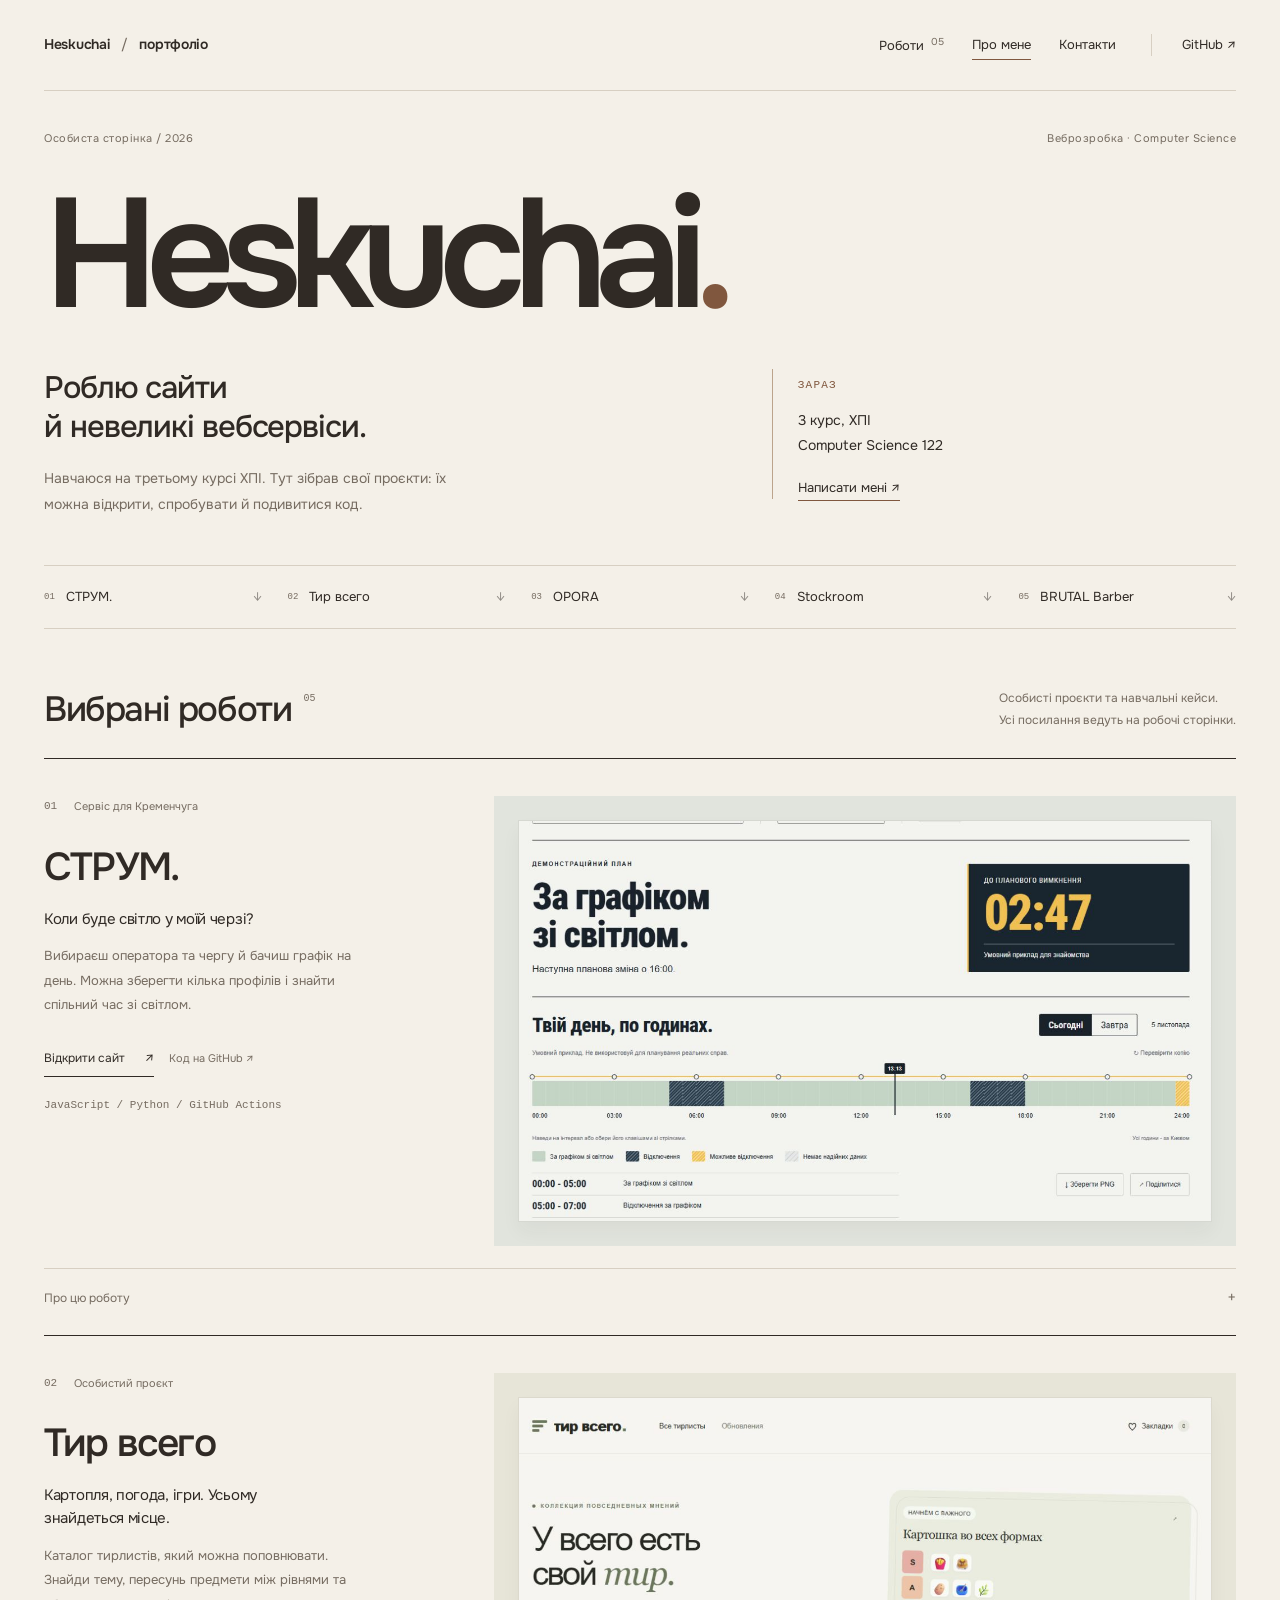
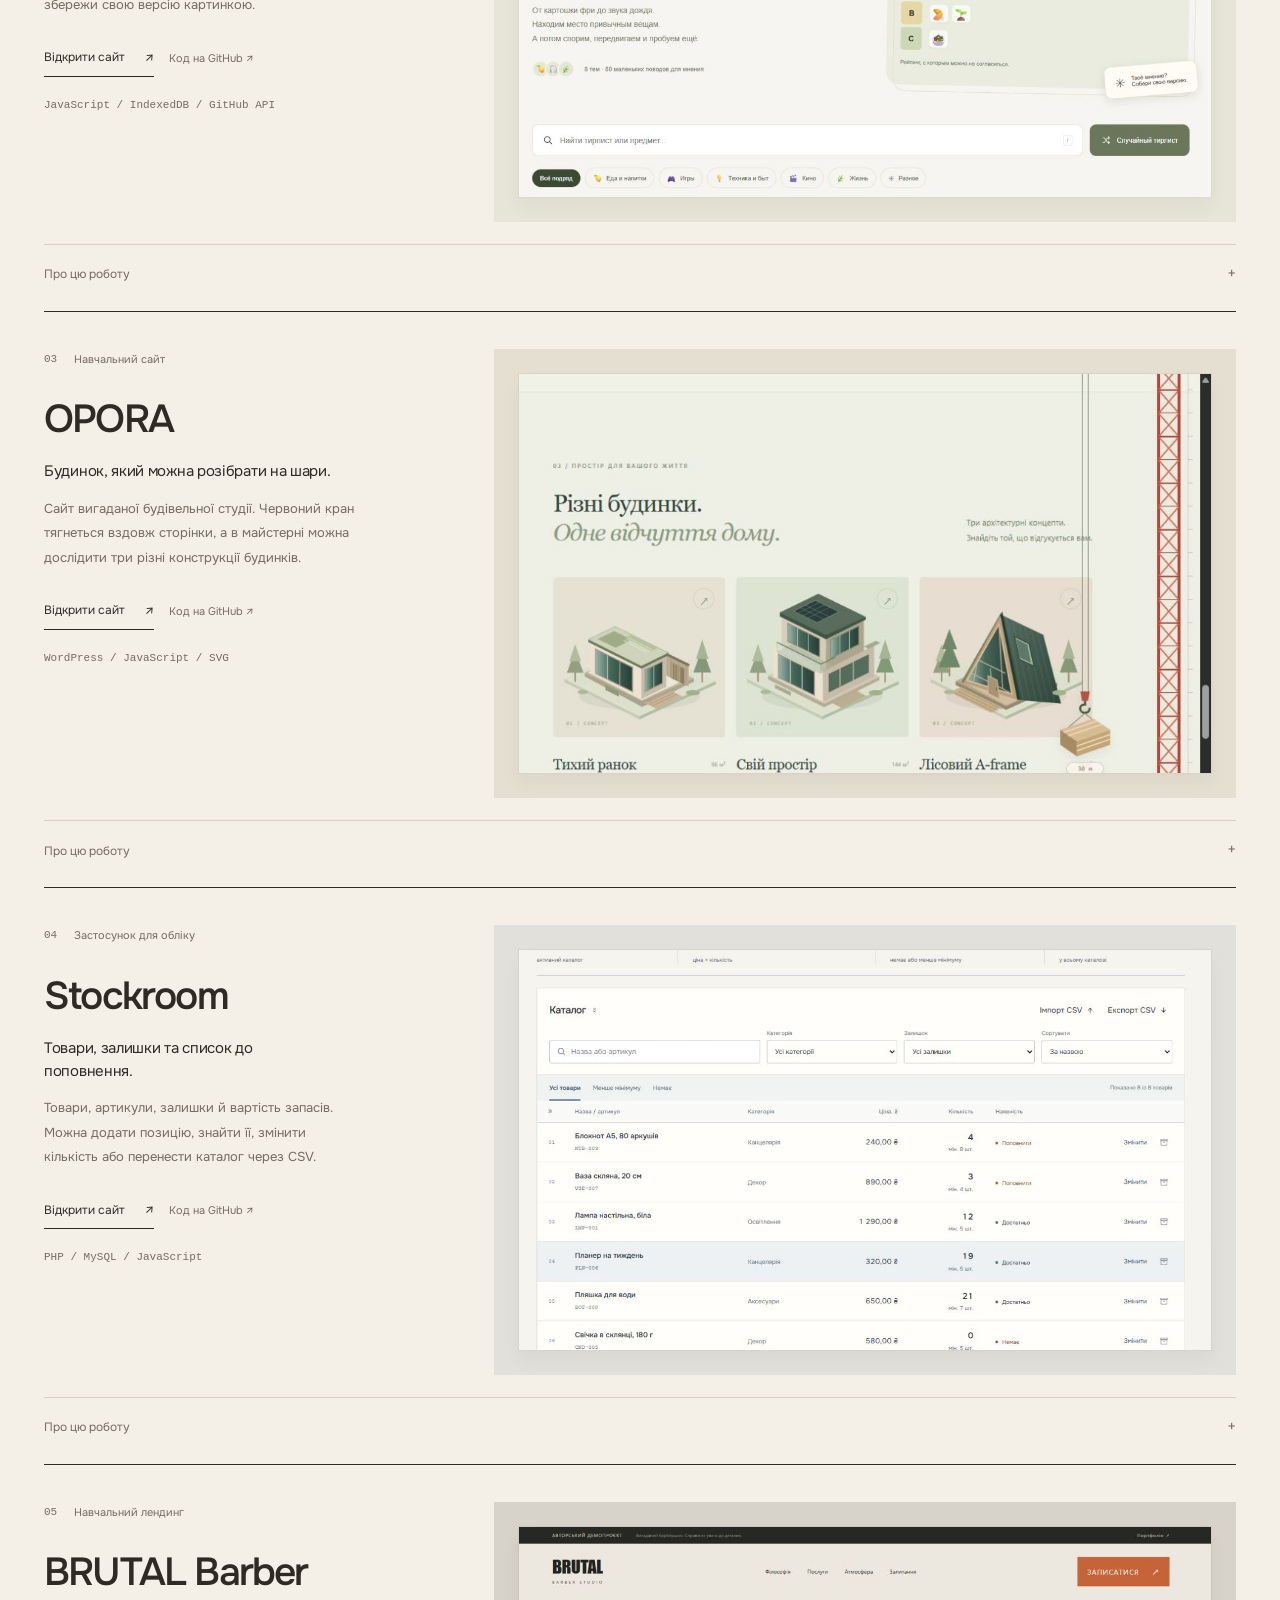
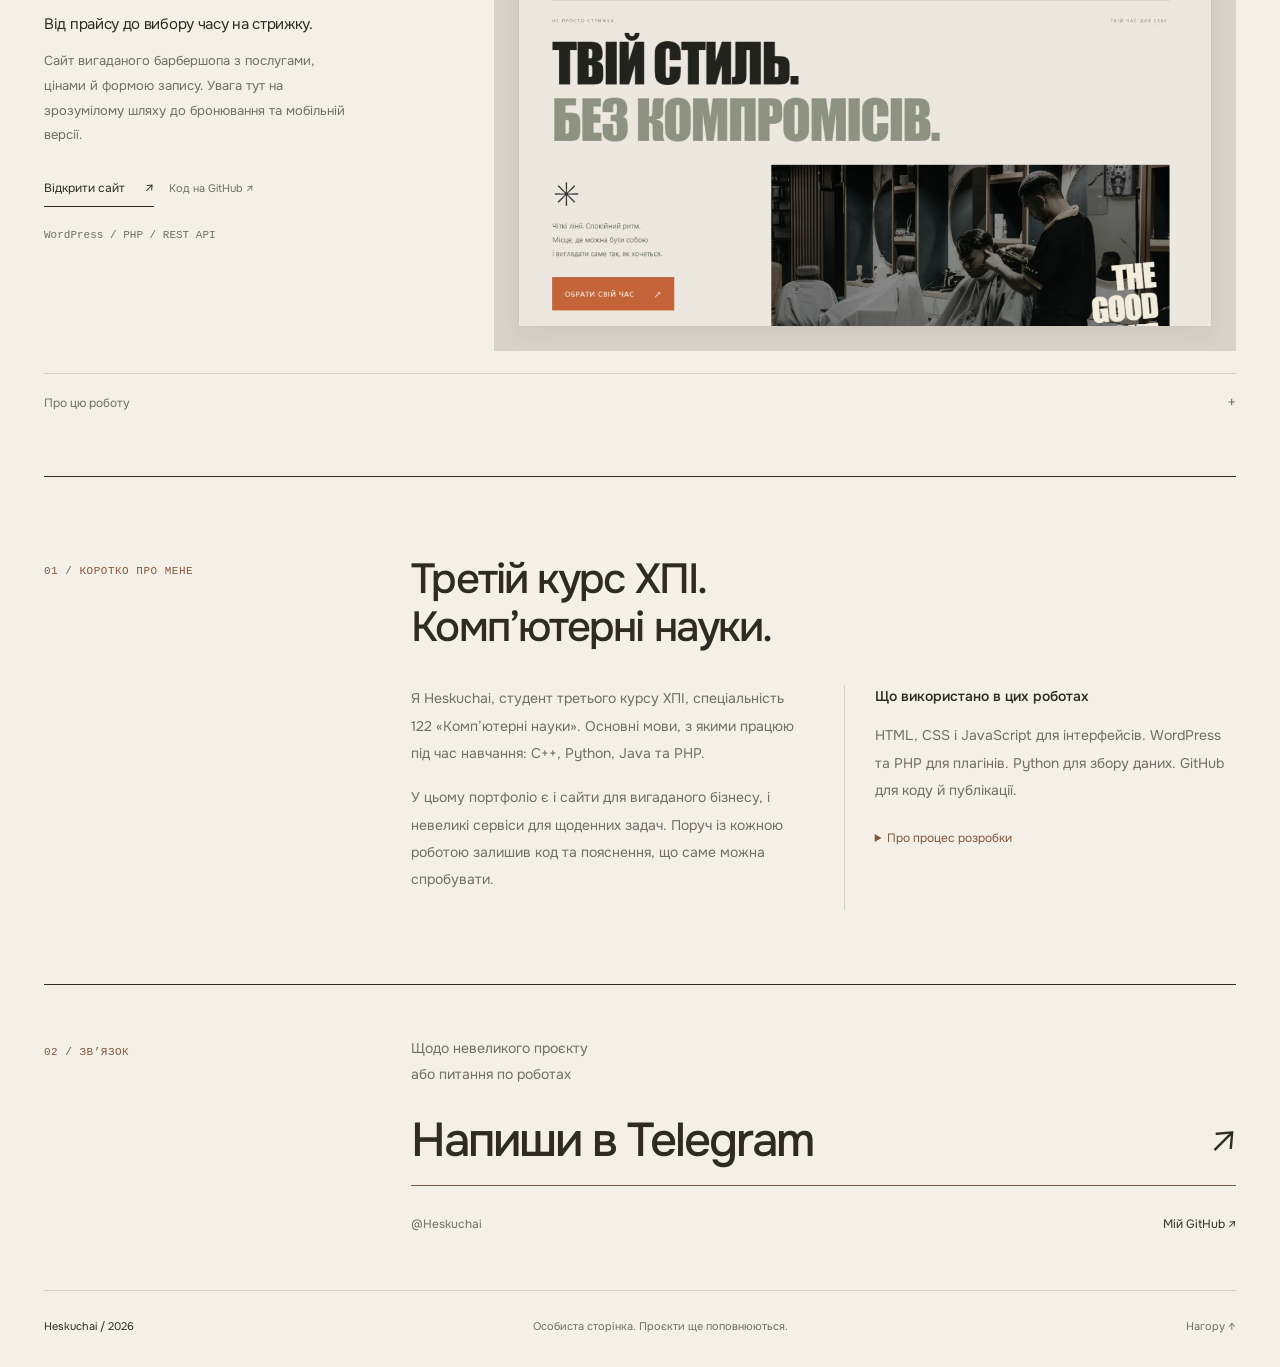
==== commit 7583726e: "Redesign Stockroom as a practical inventory journal" ====
--- a/docs/index.html
+++ b/docs/index.html
@@ -41,9 +41,9 @@
  <details class="work-details"><summary>Про цю роботу <span aria-hidden="true">+</span></summary><div class="work-detail-columns"><div><h4>Що всередині</h4><p>Можна керувати вантажем крана, змінювати модель будинку, відкривати план і розбирати конструкцію. SVG-графіка генерується кодом, а рух прив’язаний до прокрутки.</p></div><div><h4>Що варто знати</h4><p>Компанія та об’єкти вигадані. Плани схематичні, ціни у калькуляторі умовні. Це робота над графікою та взаємодією, не будівельна документація.</p></div></div></details>
 </article>
 <article class="work" id="work-stockroom">
- <div class="work-copy"><div class="work-label"><span>04</span><span>Застосунок для обліку</span></div><h3>Stockroom</h3><p class="work-question">Невеликий склад без зайвих таблиць.</p><p class="work-description">Товари, артикули, залишки й вартість запасів. Можна додати позицію, знайти її, змінити кількість або перенести каталог через CSV.</p><div class="work-links"><a class="visit-link" href="https://heskuchai.github.io/heskuchai-web-lab/stockroom/" target="_blank" rel="noopener noreferrer">Відкрити сайт <span>↗</span></a><a class="code-link" href="https://github.com/Heskuchai/heskuchai-web-lab/tree/main/wordpress/stockroom" target="_blank" rel="noopener noreferrer">Код на GitHub ↗</a></div><p class="work-stack">PHP / MySQL / JavaScript</p></div>
+ <div class="work-copy"><div class="work-label"><span>04</span><span>Застосунок для обліку</span></div><h3>Stockroom</h3><p class="work-question">Товари, залишки та список до поповнення.</p><p class="work-description">Товари, артикули, залишки й вартість запасів. Можна додати позицію, знайти її, змінити кількість або перенести каталог через CSV.</p><div class="work-links"><a class="visit-link" href="https://heskuchai.github.io/heskuchai-web-lab/stockroom/" target="_blank" rel="noopener noreferrer">Відкрити сайт <span>↗</span></a><a class="code-link" href="https://github.com/Heskuchai/heskuchai-web-lab/tree/main/wordpress/stockroom" target="_blank" rel="noopener noreferrer">Код на GitHub ↗</a></div><p class="work-stack">PHP / MySQL / JavaScript</p></div>
  <a class="work-media stockroom" href="https://heskuchai.github.io/heskuchai-web-lab/stockroom/" target="_blank" rel="noopener noreferrer" aria-label="Відкрити Stockroom"><img src="./assets/stockroom-preview.png" alt="Каталог товарів Stockroom із залишками, пошуком і показниками запасів" width="1265" height="712" loading="lazy"><span class="image-open" aria-hidden="true">Відкрити ↗</span></a>
- <details class="work-details"><summary>Про цю роботу <span aria-hidden="true">+</span></summary><div class="work-detail-columns"><div><h4>Що всередині</h4><p>Є сортування, категорії, архівування зі скасуванням і перевірка CSV перед імпортом. Окрема версія для WordPress зберігає товари у MySQL та перевіряє права адміністратора.</p></div><div><h4>Що варто знати</h4><p>Публічна версія зберігає демотовари у браузері. Це каталог для невеликого обсягу даних; руху товарів, ролей комірників і серверної пагінації тут поки немає.</p></div></div></details>
+ <details class="work-details"><summary>Про цю роботу <span aria-hidden="true">+</span></summary><div class="work-detail-columns"><div><h4>Що всередині</h4><p>Каталог із пошуком за назвою й артикулом, категоріями та швидкими фільтрами залишків. Видно мінімальну кількість для кожного товару. Є редагування, архівування зі скасуванням та імпорт і експорт CSV.</p></div><div><h4>Що варто знати</h4><p>Публічна версія зберігає демотовари у браузері. Це каталог для невеликого обсягу даних; руху товарів, ролей комірників і серверної пагінації тут поки немає.</p></div></div></details>
 </article>
 <article class="work" id="work-barber">
  <div class="work-copy"><div class="work-label"><span>05</span><span>Навчальний лендинг</span></div><h3>BRUTAL Barber</h3><p class="work-question">Від прайсу до вибору часу на стрижку.</p><p class="work-description">Сайт вигаданого барбершопа з послугами, цінами й формою запису. Увага тут на зрозумілому шляху до бронювання та мобільній версії.</p><div class="work-links"><a class="visit-link" href="https://heskuchai.github.io/heskuchai-web-lab/barber/" target="_blank" rel="noopener noreferrer">Відкрити сайт <span>↗</span></a><a class="code-link" href="https://github.com/Heskuchai/heskuchai-web-lab/tree/main/wordpress/brutal-barber" target="_blank" rel="noopener noreferrer">Код на GitHub ↗</a></div><p class="work-stack">WordPress / PHP / REST API</p></div>
